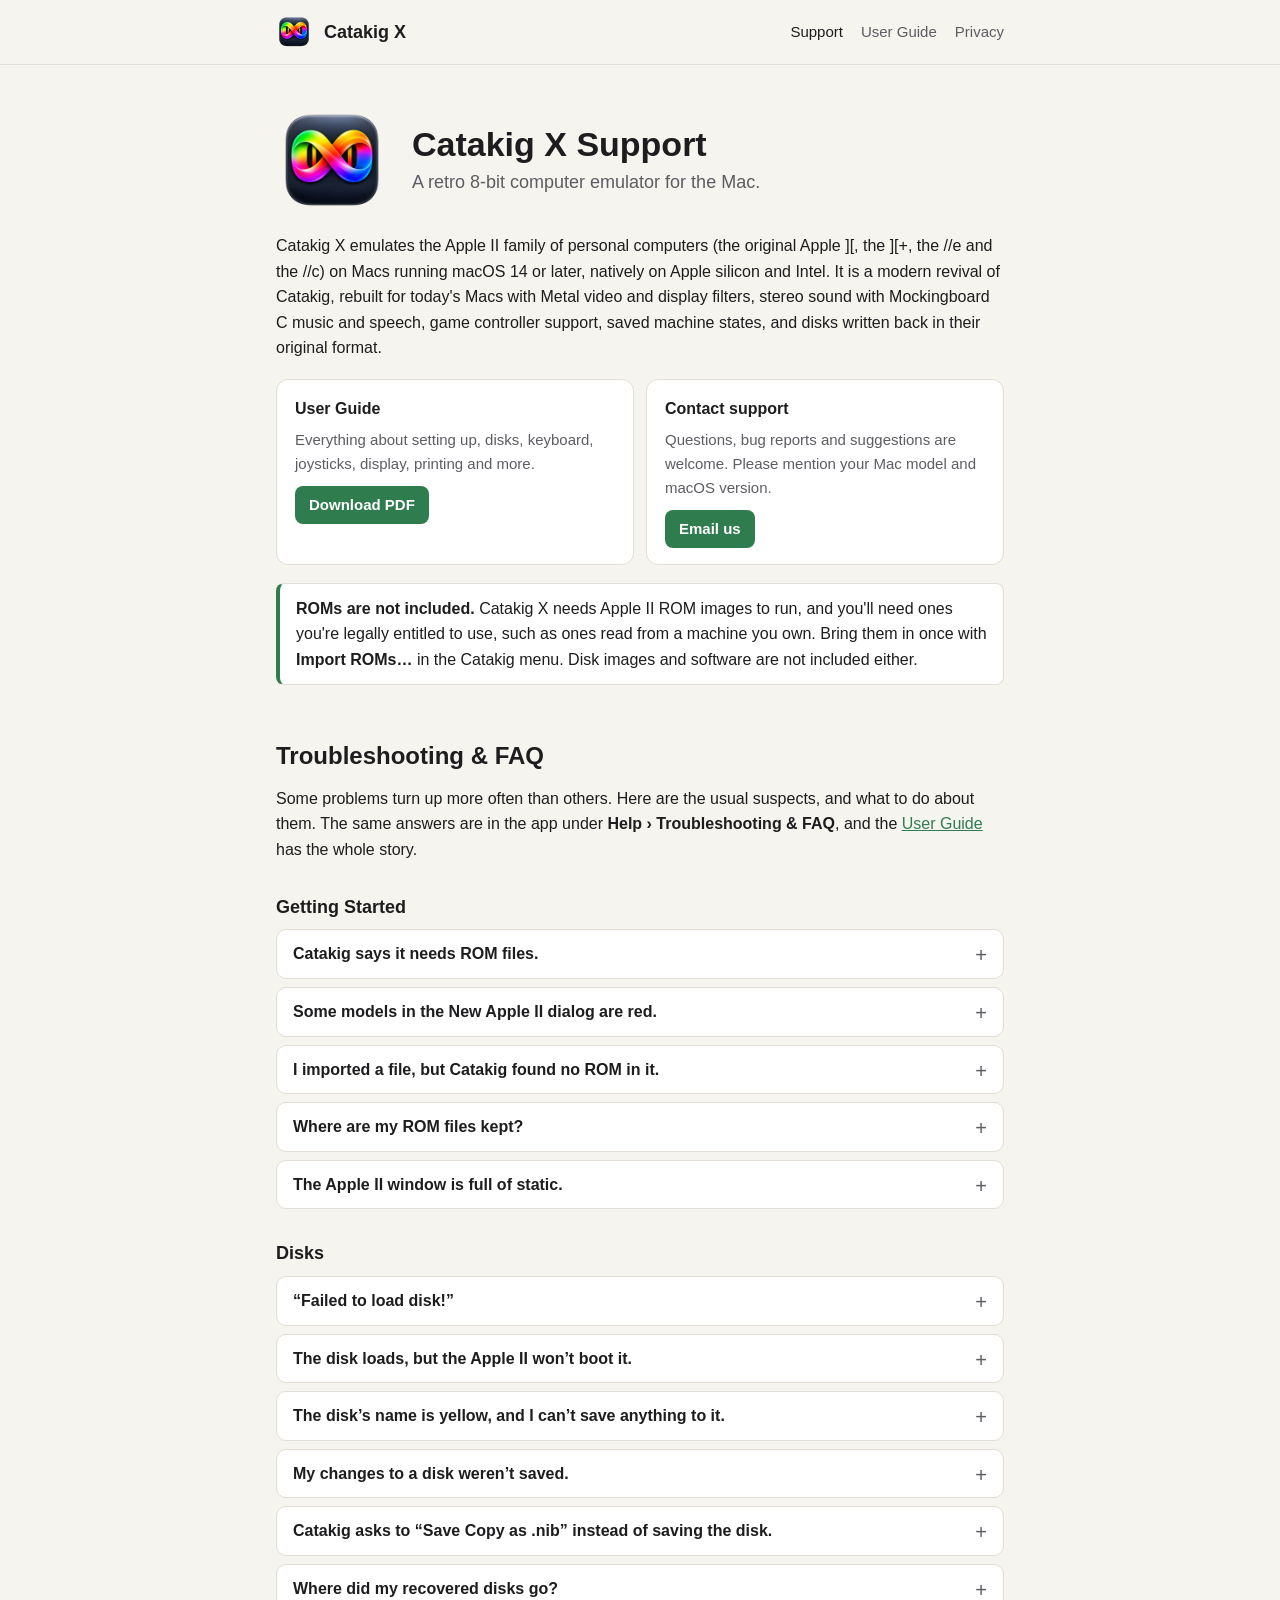
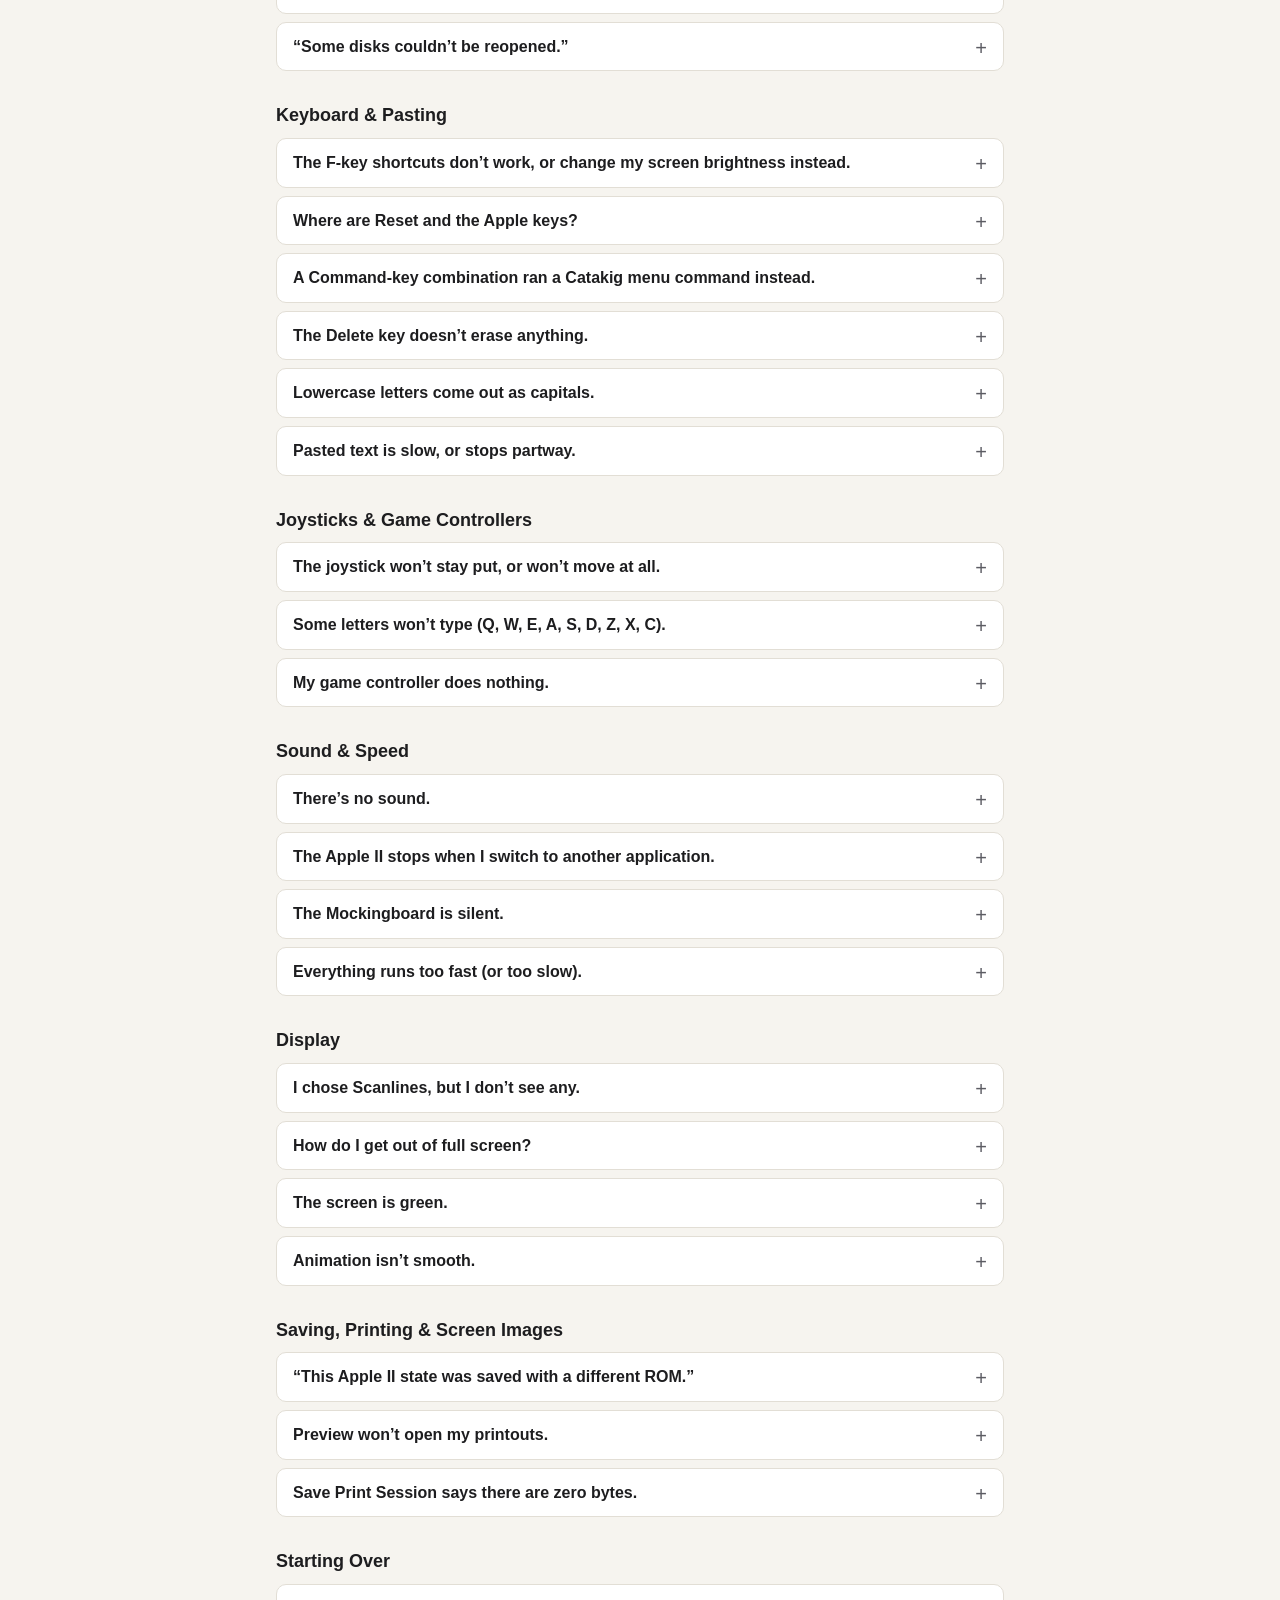
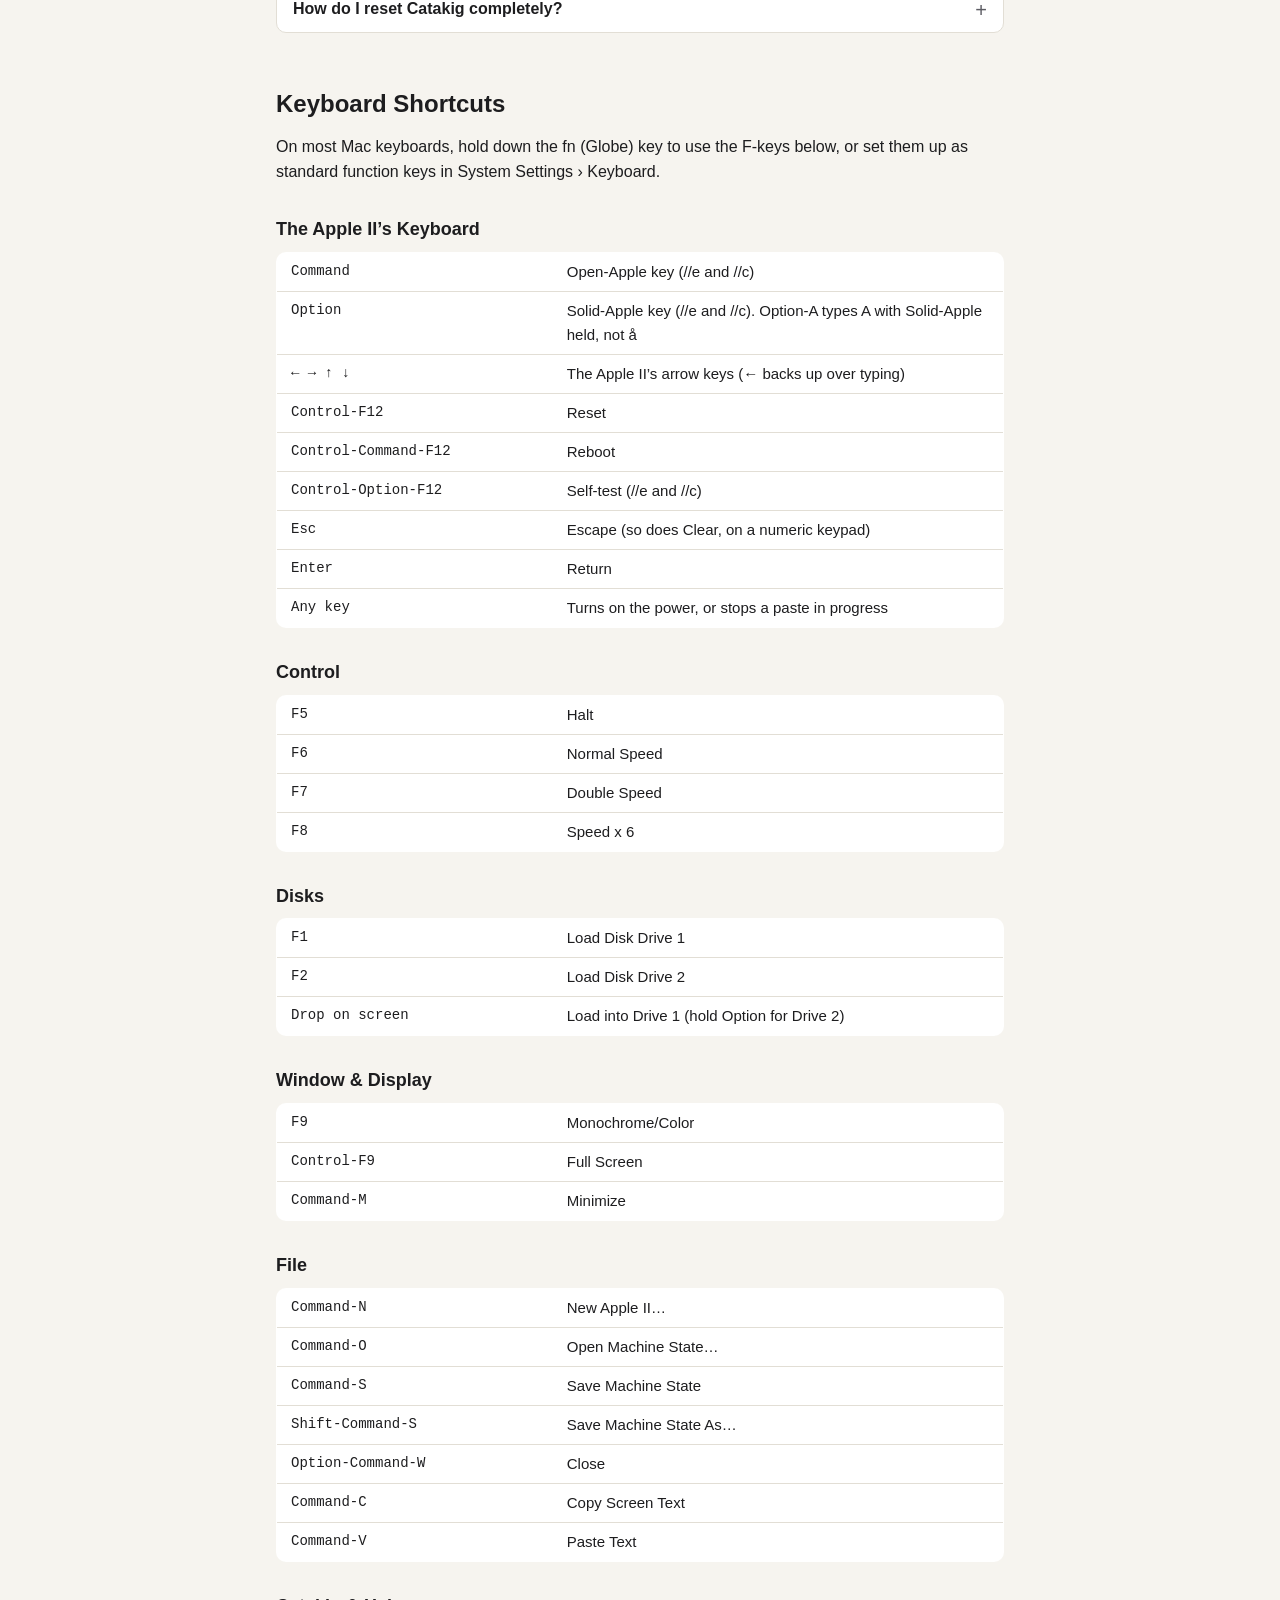
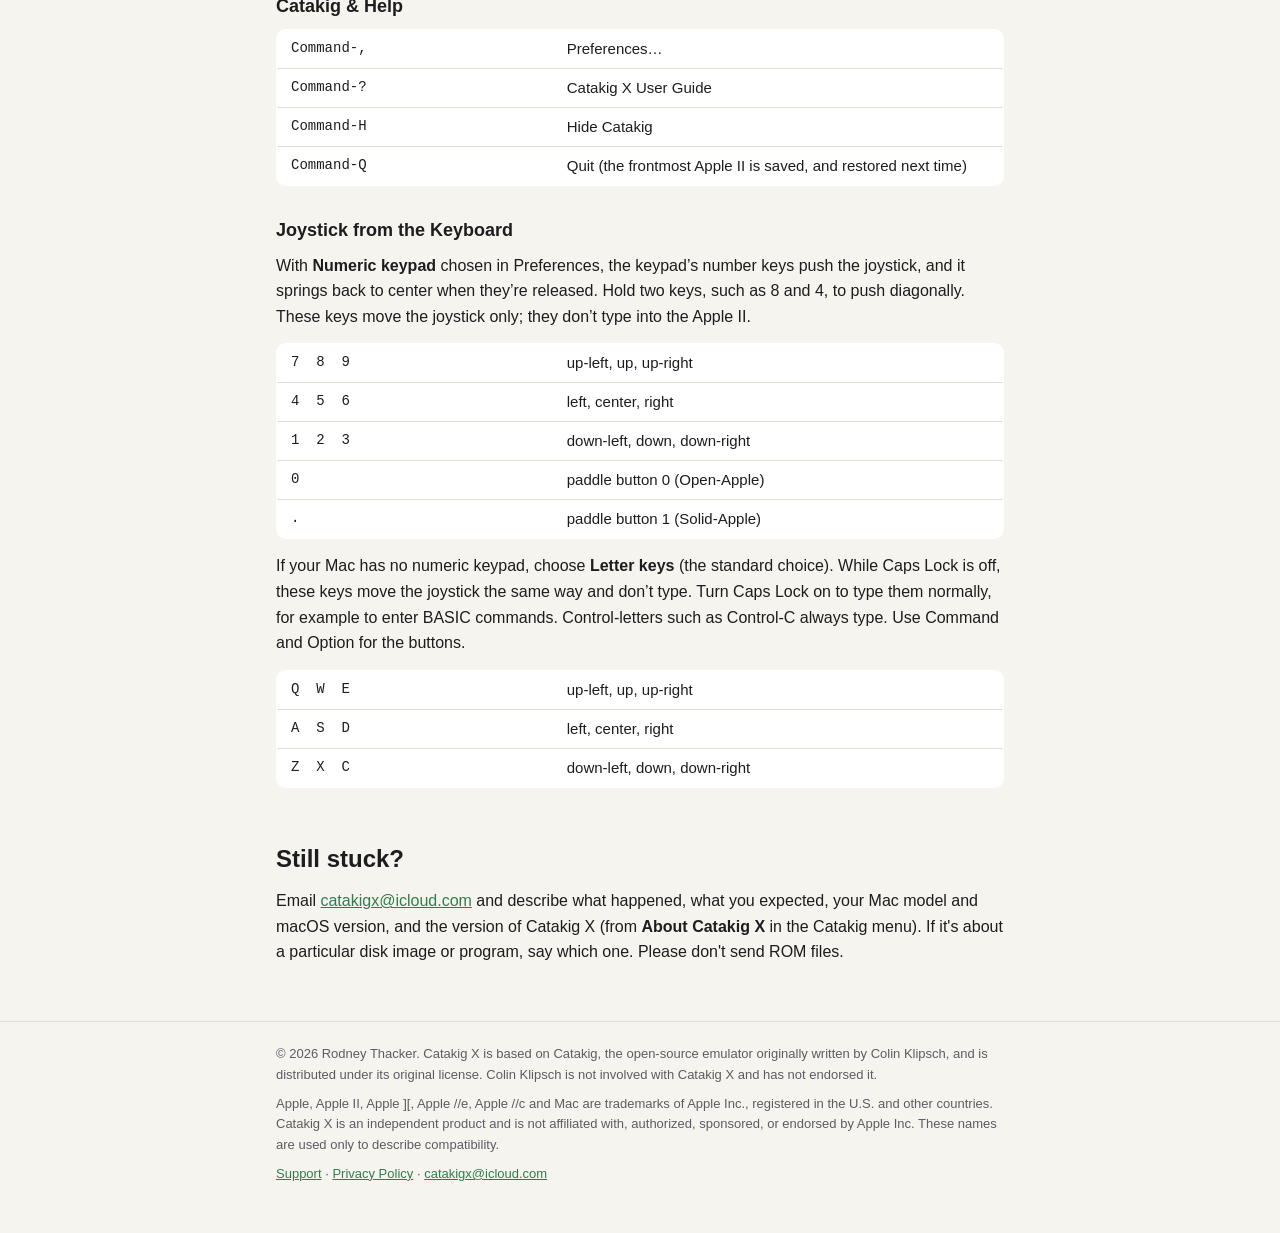
==== docs/index.html @ 09574ac8 "Add support contact email Co-Authored-By: Claude Opus 5.5 <noreply@anthropic.com> Claude-Session: ht" ====
<!doctype html>
<html lang="en">
<head>
<meta charset="utf-8">
<meta name="viewport" content="width=device-width, initial-scale=1">
<title>Catakig X Support</title>
<meta name="description" content="Support, FAQ and User Guide for Catakig X, a retro 8-bit computer emulator for the Mac.">
<link rel="icon" type="image/png" href="favicon.png">
<link rel="apple-touch-icon" href="icon.png">
<link rel="stylesheet" href="style.css">
</head>
<body>
<header class="site">
  <div class="wrap">
    <img src="icon.png" alt="" width="36" height="36">
    <a class="name" href="./">Catakig X</a>
    <nav>
      <a href="./" aria-current="page">Support</a>
      <a href="Catakig-X-User-Guide.pdf">User Guide</a>
      <a href="privacy.html">Privacy</a>
    </nav>
  </div>
</header>
<main class="wrap">
<section class="hero">
  <img src="icon.png" alt="Catakig X app icon" width="112" height="112">
  <div>
    <h1>Catakig X Support</h1>
    <p>A retro 8-bit computer emulator for the Mac.</p>
  </div>
</section>

<p>Catakig X emulates the Apple II family of personal computers (the original <span class="nw">Apple ][</span>, the <span class="nw">][+</span>, the <span class="nw">//e</span> and the <span class="nw">//c</span>) on Macs running macOS 14 or later, natively on Apple silicon and Intel. It is a modern revival of Catakig, rebuilt for today's Macs with Metal video and display filters, stereo sound with Mockingboard C music and speech, game controller support, saved machine states, and disks written back in their original format.</p>

<div class="cards">
  <div class="card">
    <h3>User Guide</h3>
    <p>Everything about setting up, disks, keyboard, joysticks, display, printing and more.</p>
    <a class="button" href="Catakig-X-User-Guide.pdf">Download PDF</a>
  </div>
  <div class="card">
    <h3>Contact support</h3>
    <p>Questions, bug reports and suggestions are welcome. Please mention your Mac model and macOS version.</p>
    <a class="button" href="mailto:catakigx@icloud.com?subject=Catakig%20X%20support">Email us</a>
  </div>
</div>

<div class="note">
  <p style="margin:0"><strong>ROMs are not included.</strong> Catakig X needs Apple II ROM images to run, and you'll need ones you're legally entitled to use, such as ones read from a machine you own. Bring them in once with <b>Import ROMs…</b> in the Catakig menu. Disk images and software are not included either.</p>
</div>

<h2 id="faq">Troubleshooting &amp; FAQ</h2>
<p>Some problems turn up more often than others. Here are the usual suspects, and what to do about them. The same answers are in the app under <b>Help › Troubleshooting &amp; FAQ</b>, and the <a href="Catakig-X-User-Guide.pdf">User Guide</a> has the whole story.</p>
<h3 class="faq-group" id="faq-getting-started">Getting Started</h3>
<div class="faq">
<details>
<summary>Catakig says it needs ROM files.</summary>
<div class="answer">
<p>It does. An Apple II won’t do anything at all without its ROM, and Catakig X
doesn’t include any Apple ROM, because it isn’t Catakig’s to give away. Choose
<b>Import ROMs…</b> from the Catakig menu, and pick the
ROM files you’ve made from an Apple II you own, or a folder holding them.
Catakig copies the ones it recognizes into its own ROMs folder and tells you
which models are now ready to run.</p>
</div>
</details>
<details>
<summary>Some models in the New Apple II dialog are red.</summary>
<div class="answer">
<p>Red means there’s no ROM yet for that model. Use the Import ROMs… button
right there in the dialog, then pick the model again. The ][, ][+, //e, and //c
each have ROM of their own; having one doesn’t give you the others.</p>
</div>
</details>
<details>
<summary>I imported a file, but Catakig found no ROM in it.</summary>
<div class="answer">
<p>Catakig recognizes the ROMs of the ][ and ][+ (12 KB), the enhanced //e
(16 KB), the //c models (16 or 32 KB), and the Disk II controller card (256
bytes). A segment can be anywhere in its file, but it has to start at a
multiple of 256 bytes. Files from other Apple II models, from a different //e
revision, or with a header stuck on the front won’t be recognized. When you
import a folder, only the files directly inside it are looked at, not the ones
in folders within it.</p>
</div>
</details>
<details>
<summary>Where are my ROM files kept?</summary>
<div class="answer">
<p>In a ROMs folder inside Catakig’s own sandbox folder.
<b>Show ROM Folder</b> in the Catakig menu opens it
in the Finder, if you want to see what’s there or remove something.</p>
</div>
</details>
<details>
<summary>The Apple II window is full of static.</summary>
<div class="answer">
<p>That’s the Apple II waiting for its power to be turned on. Press the space
bar, or any regular key, and it will start up.</p>
</div>
</details>
</div>
<h3 class="faq-group" id="faq-disks">Disks</h3>
<div class="faq">
<details>
<summary>“Failed to load disk!”</summary>
<div class="answer">
<p>Catakig didn’t recognize the file as a 5¼-inch disk image. It loads DSK, DO,
PO, NIB (and NYB), and 2IMG (2MG) files that hold 5¼-inch disks. Some things
that look like disk images but aren’t loadable yet:</p>
<p>• Compressed or archived disks, such as ZIP, GZ, SHK, BXY, or SDK files.
Expand them first, with the Finder or with a utility such as NuLib.<br>
• 3½-inch disks (800 KB), including Disk Copy 4.2 images, and hard-disk
images. Catakig recognizes these, but has no drive to put them in.<br>
• WOZ and other newer formats, which Catakig doesn’t read.</p>
</div>
</details>
<details>
<summary>The disk loads, but the Apple II won’t boot it.</summary>
<div class="answer">
<p>Disks boot only from Drive 1. Load the disk there, then choose
<b>Reboot</b> from the Control menu. Not every disk is bootable, either: plenty
of them are data disks, which need another disk to start up first. If a DSK file
boots on another emulator but not here, try renaming it to end in .po instead;
a DSK file can hold either sector ordering, and Catakig has to guess which.</p>
</div>
</details>
<details>
<summary>The disk’s name is yellow, and I can’t save anything to it.</summary>
<div class="answer">
<p>Yellow means write-protected, and green means writeable. Catakig decides
when the disk is loaded, from the file itself: a locked file (see the Finder’s
Get Info window), a file you don’t have permission to change, a file on a
read-only volume such as a mounted disk image, and a 2IMG file locked in its
header all load write-protected. Fix the file, then load the disk again;
changing it while it’s in the drive has no effect. If the same disk is loaded
in two drives, only one of them can write to it.</p>
</div>
</details>
<details>
<summary>My changes to a disk weren’t saved.</summary>
<div class="answer">
<p>Catakig writes a disk’s changes back into its file when the disk is
<i>unloaded</i>: when another disk replaces it, when you choose an Unload Drive
command, or when the Apple II is closed. Not before. The disks in the frontmost
Apple II stay in its drives when you quit, as part of the state Catakig saves
automatically, and are written back when they’re eventually unloaded.</p>
</div>
</details>
<details>
<summary>Catakig asks to “Save Copy as .nib” instead of saving the disk.</summary>
<div class="answer">
<p>The software wrote tracks that a DO, PO, or 2IMG file has no way of storing.
Copy-protected disks do this all the time, and so do some programs that format
disks their own way. Catakig won’t mangle the original file to make the changes
fit, so it offers a choice: save the whole disk, changes included, as a new NIB
file (which can hold anything a real disk can), or discard the changes, or
cancel and leave the disk in the drive. If you’ll be writing to a
copy-protected disk often, keep a NIB copy of it and use that.</p>
</div>
</details>
<details>
<summary>Where did my recovered disks go?</summary>
<div class="answer">
<p>When Catakig can’t ask about a disk like that (when you quit with several
Apple IIs open, for instance) it saves a NIB copy for you in its Recovered Disks
folder. <b>Show Recovered Disks</b> in the
Help menu opens it.</p>
</div>
</details>
<details>
<summary>“Some disks couldn’t be reopened.”</summary>
<div class="answer">
<p>A saved Apple II state remembers its disks by where they were, not by
copying them. If a disk image has been moved, renamed, or deleted since the
state was saved, or is on a drive that isn’t connected now, Catakig can’t get it
back, and leaves that drive empty. Load the disk again yourself. (Once you do,
the next saved state will remember the new location.)</p>
</div>
</details>
</div>
<h3 class="faq-group" id="faq-keyboard-and-pasting">Keyboard &amp; Pasting</h3>
<div class="faq">
<details>
<summary>The F-key shortcuts don’t work, or change my screen brightness instead.</summary>
<div class="answer">
<p>Many of Catakig’s commands are on function keys, as the
<a href="#shortcuts">Keyboard Shortcuts</a> list shows. On
most Mac keyboards, the top row controls brightness, volume, and so on unless
you hold down the <b>fn</b> (or Globe) key. Hold it while pressing the F-key, or
turn on “Use F1, F2, etc. keys as standard function keys” in System Settings
› Keyboard › Keyboard Shortcuts › Function Keys. If a key is also used by a
macOS shortcut (Mission Control likes F11 and F12), turn that shortcut off in
System Settings, or use the menu command instead.</p>
</div>
</details>
<details>
<summary>Where are Reset and the Apple keys?</summary>
<div class="answer">
<p>Reset is Control-F12, which is about as close to the real Control-Reset as a
Mac keyboard allows, and Reboot is Control-Command-F12. On the Mac, Command
stands in for the Open-Apple key and Option for the Solid-Apple key. (So, to
reboot a //e the old-fashioned way, hold Command and Control and press
F12, and to run its self-test, hold Option and Control and press F12.) While
Option is held, keys type their plain letters, so Option-A is Solid-Apple-A,
not “å”.</p>
</div>
</details>
<details>
<summary>A Command-key combination ran a Catakig menu command instead.</summary>
<div class="answer">
<p>Catakig’s own shortcuts come first. Command-C, for instance, is Copy Screen
Text, and Command-V is Paste Text. Programs that read Open-Apple with another
key will see the ones that Catakig isn’t using.</p>
</div>
</details>
<details>
<summary>The Delete key doesn’t erase anything.</summary>
<div class="answer">
<p>On an Apple II, the left arrow key is the one that backs up over what you
typed. The Mac’s Delete key sends the Apple’s DELETE character, which few
programs pay attention to, and which the ][ and ][+ didn’t have.</p>
</div>
</details>
<details>
<summary>Lowercase letters come out as capitals.</summary>
<div class="answer">
<p>That’s the Apple ][ and ][+ for you: they have no lowercase, so Catakig
types capitals instead. The //e and //c have lowercase, though plenty of
software expects you to type in capitals anyway. Check your Caps Lock key.</p>
</div>
</details>
<details>
<summary>Pasted text is slow, or stops partway.</summary>
<div class="answer">
<p>Paste Text types the text into the Apple II one keystroke at a time, at
whatever pace the running program reads them, so a long BASIC listing can take
a while. Any key you press stops the paste, and so does Reset. Choosing a
faster speed in the Control menu makes it go faster. Characters an Apple II
can’t type are left out, and curly quotes and dashes become plain ones.</p>
</div>
</details>
</div>
<h3 class="faq-group" id="faq-joysticks-and-game-controllers">Joysticks &amp; Game Controllers</h3>
<div class="faq">
<details>
<summary>The joystick won’t stay put, or won’t move at all.</summary>
<div class="answer">
<p>Choose how the joystick is controlled in Catakig’s Preferences window.
With <b>Mouse</b>, the pointer’s position on your screen is the stick’s
position. With <b>Numeric keypad</b>, the keypad’s 1–9 keys push the stick in
their directions (5 is center), keypad 0 and . are the two buttons, and the
stick springs back to center when you let go. If your Mac has no numeric
keypad, choose <b>Letter keys</b> (the standard choice), which uses
Q W E / A S D / Z X C the same way while Caps Lock is off. Joystick keys move
the stick only and don’t type into the Apple II. With <b>Game
controller</b>, the controller’s left stick drives it.</p>
</div>
</details>
<details>
<summary>Some letters won’t type (Q, W, E, A, S, D, Z, X, C).</summary>
<div class="answer">
<p>With <b>Letter keys</b> chosen in Preferences, those keys drive the
joystick while Caps Lock is off. Turn Caps Lock on to type them, or choose a
different joystick setting.</p>
</div>
</details>
<details>
<summary>My game controller does nothing.</summary>
<div class="answer">
<p>Make sure it’s connected to the Mac (by Bluetooth or USB) and shows up in
System Settings › Game Controllers, and that Game controller is chosen in
Catakig’s Preferences. The A (Cross) button is Open-Apple, or paddle button 0,
and B (Circle) is Solid-Apple, or paddle button 1.</p>
</div>
</details>
</div>
<h3 class="faq-group" id="faq-sound-and-speed">Sound &amp; Speed</h3>
<div class="faq">
<details>
<summary>There’s no sound.</summary>
<div class="answer">
<p>Check the Mac’s volume, and which device sound is going to (the Sound
section of System Settings, or Control Center). Only the frontmost Apple II
runs, and only while Catakig is the frontmost application; a halted Apple II,
or one in a window behind another, is silent. If you change sound devices while
Catakig is running and the sound doesn’t follow, quit Catakig and open it
again.</p>
</div>
</details>
<details>
<summary>The Apple II stops when I switch to another application.</summary>
<div class="answer">
<p>That’s on purpose. Emulation happens only in the frontmost Apple II, and only
while Catakig is in front, so that it doesn’t compete with whatever you’re doing
instead. It carries on from the same spot when you come back.</p>
</div>
</details>
<details>
<summary>The Mockingboard is silent.</summary>
<div class="answer">
<p>The Mockingboard is installed when an Apple II is created, so the
<b>Mockingboard in slot 2</b> checkbox in the New Apple II dialog needs to be
checked then. The //c has no slots, so it can’t have one. Most Mockingboard
software searches the slots and will find it in slot 2, but a few programs look
only in slot 4, where Catakig has a memory card, and those won’t find it. The
speech chip is an approximation: robotic, as it was on the real card, but not
exactly the same robot.</p>
</div>
</details>
<details>
<summary>Everything runs too fast (or too slow).</summary>
<div class="answer">
<p>The speed is in the Control menu: Normal Speed is the Apple II’s own 1 MHz.
The light at the lower right of the window shows the current speed. A pause sign
means the Apple II is halted, so choose Normal Speed (F6) to get it going
again.</p>
</div>
</details>
</div>
<h3 class="faq-group" id="faq-display">Display</h3>
<div class="faq">
<details>
<summary>I chose Scanlines, but I don’t see any.</summary>
<div class="answer">
<p>Scanlines need room. They appear only when the Apple II’s screen is at least
three times its original height; in a smaller window you get Sharp Pixels
instead. Make the window bigger, or go full screen.</p>
</div>
</details>
<details>
<summary>How do I get out of full screen?</summary>
<div class="answer">
<p>Choose Full Screen from the Window menu again, or press Control-F9.</p>
</div>
</details>
<details>
<summary>The screen is green.</summary>
<div class="answer">
<p>That’s the monochrome monitor. Monochrome/Color in the Window menu (F9)
switches it, and the monochrome hue is in the Preferences window, in case
you’d rather have amber.</p>
</div>
</details>
<details>
<summary>Animation isn’t smooth.</summary>
<div class="answer">
<p>Composite Color (NTSC), in View › Display, does the most work of the display
filters; try turning it off. Quitting busy applications in the background
helps too.</p>
</div>
</details>
</div>
<h3 class="faq-group" id="faq-saving-printing-and-screen-images">Saving, Printing &amp; Screen Images</h3>
<div class="faq">
<details>
<summary>“This Apple II state was saved with a different ROM.”</summary>
<div class="answer">
<p>The state was saved while a different ROM was installed than the one there
now. Catakig restores it anyway, with today’s ROM. Most software won’t notice,
but programs that depend on the exact ROM version might misbehave. If a state
needs ROM for a model you haven’t imported at all, it can’t be opened until you
import it.</p>
</div>
</details>
<details>
<summary>Preview won’t open my printouts.</summary>
<div class="answer">
<p>Epson printouts are PostScript files, and Preview stopped opening PostScript
in macOS 13. Convert them to PDF first, with a tool such as ps2pdf from the free
Ghostscript package. (Plain ASCII printouts are ordinary text files, and open
anywhere.)</p>
</div>
</details>
<details>
<summary>Save Print Session says there are zero bytes.</summary>
<div class="answer">
<p>Then nothing has been printed yet. Most Apple II software prints to slot 1,
which is where Catakig’s printer is; in BASIC, <code>PR#1</code> sends output to
it, and <code>PR#0</code> sends it back to the screen.</p>
</div>
</details>
</div>
<h3 class="faq-group" id="faq-starting-over">Starting Over</h3>
<div class="faq">
<details>
<summary>How do I reset Catakig completely?</summary>
<div class="answer">
<p>Everything Catakig keeps for itself (its preferences, imported ROM files,
automatically saved state, and recovered disks) lives in one folder:
Library/Containers/com.rodneythacker.CatakigX in your home folder. Quit Catakig and
delete that folder to start again from scratch. Your imported ROM files go with
it, so you’ll need to import them again. Your own disk images and saved states,
wherever you keep them, are not touched.</p>
</div>
</details>
</div>


<h2 id="shortcuts">Keyboard Shortcuts</h2>
<p>On most Mac keyboards, hold down the fn (Globe) key to use the F-keys below, or set them up as standard function keys in System Settings › Keyboard.</p>
<h3 class="faq-group">The Apple II’s Keyboard</h3>
<table class="keys">
<tr><td class="key">Command</td><td>Open-Apple key (//e and //c)</td></tr>
<tr><td class="key">Option</td><td>Solid-Apple key (//e and //c). Option-A types A with Solid-Apple held, not å</td></tr>
<tr><td class="key">← → ↑ ↓</td><td>The Apple II’s arrow keys (← backs up over typing)</td></tr>
<tr><td class="key">Control-F12</td><td>Reset</td></tr>
<tr><td class="key">Control-Command-F12</td><td>Reboot</td></tr>
<tr><td class="key">Control-Option-F12</td><td>Self-test (//e and //c)</td></tr>
<tr><td class="key">Esc</td><td>Escape (so does Clear, on a numeric keypad)</td></tr>
<tr><td class="key">Enter</td><td>Return</td></tr>
<tr><td class="key">Any key</td><td>Turns on the power, or stops a paste in progress</td></tr>
</table>

<h3 class="faq-group">Control</h3>
<table class="keys">
<tr><td class="key">F5</td><td>Halt</td></tr>
<tr><td class="key">F6</td><td>Normal Speed</td></tr>
<tr><td class="key">F7</td><td>Double Speed</td></tr>
<tr><td class="key">F8</td><td>Speed x 6</td></tr>
</table>

<h3 class="faq-group">Disks</h3>
<table class="keys">
<tr><td class="key">F1</td><td>Load Disk Drive 1</td></tr>
<tr><td class="key">F2</td><td>Load Disk Drive 2</td></tr>
<tr><td class="key">Drop on screen</td><td>Load into Drive 1 (hold Option for Drive 2)</td></tr>
</table>

<h3 class="faq-group">Window &amp; Display</h3>
<table class="keys">
<tr><td class="key">F9</td><td>Monochrome/Color</td></tr>
<tr><td class="key">Control-F9</td><td>Full Screen</td></tr>
<tr><td class="key">Command-M</td><td>Minimize</td></tr>
</table>

<h3 class="faq-group">File</h3>
<table class="keys">
<tr><td class="key">Command-N</td><td>New Apple II…</td></tr>
<tr><td class="key">Command-O</td><td>Open Machine State…</td></tr>
<tr><td class="key">Command-S</td><td>Save Machine State</td></tr>
<tr><td class="key">Shift-Command-S</td><td>Save Machine State As…</td></tr>
<tr><td class="key">Option-Command-W</td><td>Close</td></tr>
<tr><td class="key">Command-C</td><td>Copy Screen Text</td></tr>
<tr><td class="key">Command-V</td><td>Paste Text</td></tr>
</table>

<h3 class="faq-group">Catakig &amp; Help</h3>
<table class="keys">
<tr><td class="key">Command-,</td><td>Preferences…</td></tr>
<tr><td class="key">Command-?</td><td>Catakig X User Guide</td></tr>
<tr><td class="key">Command-H</td><td>Hide Catakig</td></tr>
<tr><td class="key">Command-Q</td><td>Quit (the frontmost Apple II is saved, and restored next time)</td></tr>
</table>

<h3 class="faq-group">Joystick from the Keyboard</h3>
<p>With <b>Numeric keypad</b> chosen in Preferences, the keypad’s number keys
push the joystick, and it springs back to center when they’re released. Hold
two keys, such as 8 and 4, to push diagonally. These keys move the joystick
only; they don’t type into the Apple II.</p>
<table class="keys">
<tr><td class="key">7  8  9</td><td>up-left, up, up-right</td></tr>
<tr><td class="key">4  5  6</td><td>left, center, right</td></tr>
<tr><td class="key">1  2  3</td><td>down-left, down, down-right</td></tr>
<tr><td class="key">0</td><td>paddle button 0 (Open-Apple)</td></tr>
<tr><td class="key">.</td><td>paddle button 1 (Solid-Apple)</td></tr>
</table>
<p>If your Mac has no numeric keypad, choose <b>Letter keys</b> (the
standard choice). While Caps Lock is off, these keys move the joystick the same
way and don’t type. Turn Caps Lock on to type them normally, for example to
enter BASIC commands. Control-letters such as Control-C always type. Use Command
and Option for the buttons.</p>
<table class="keys">
<tr><td class="key">Q  W  E</td><td>up-left, up, up-right</td></tr>
<tr><td class="key">A  S  D</td><td>left, center, right</td></tr>
<tr><td class="key">Z  X  C</td><td>down-left, down, down-right</td></tr>
</table>




<h2 id="contact">Still stuck?</h2>
<p>Email <a href="mailto:catakigx@icloud.com?subject=Catakig%20X%20support">catakigx@icloud.com</a> and describe what happened, what you expected, your Mac model and macOS version, and the version of Catakig X (from <b>About Catakig X</b> in the Catakig menu). If it's about a particular disk image or program, say which one. Please don't send ROM files.</p>
</main>
<footer class="site">
  <div class="wrap">
    <p>© 2026 Rodney Thacker. Catakig X is based on Catakig, the open-source emulator originally written by Colin Klipsch, and is distributed under its original license. Colin Klipsch is not involved with Catakig X and has not endorsed it.</p>
    <p>Apple, Apple II, Apple ][, Apple //e, Apple //c and Mac are trademarks of Apple Inc., registered in the U.S. and other countries. Catakig X is an independent product and is not affiliated with, authorized, sponsored, or endorsed by Apple Inc. These names are used only to describe compatibility.</p>
    <p><a href="./">Support</a> · <a href="privacy.html">Privacy Policy</a> · <a href="mailto:catakigx@icloud.com">catakigx@icloud.com</a></p>
  </div>
</footer>
</body>
</html>
---- docs/style.css ----
:root {
  --bg: #f6f4ef;
  --surface: #ffffff;
  --text: #1d1d1f;
  --muted: #5c5c63;
  --line: #e2ded5;
  --accent: #2f7d4f;
  --accent-ink: #ffffff;
  --code-bg: #efece5;
  color-scheme: light dark;
}
@media (prefers-color-scheme: dark) {
  :root {
    --bg: #141416;
    --surface: #1d1d20;
    --text: #ececef;
    --muted: #a1a1aa;
    --line: #313136;
    --accent: #5fd08a;
    --accent-ink: #0d1a12;
    --code-bg: #26262b;
  }
}
* { box-sizing: border-box; }
html { -webkit-text-size-adjust: 100%; }
body {
  margin: 0;
  background: var(--bg);
  color: var(--text);
  font: 16px/1.6 -apple-system, BlinkMacSystemFont, "Helvetica Neue", Helvetica, Arial, sans-serif;
}
a { color: var(--accent); }
.wrap { max-width: 760px; margin: 0 auto; padding: 0 16px; }

header.site { border-bottom: 1px solid var(--line); }
header.site .wrap { display: flex; align-items: center; gap: 12px; padding-top: 14px; padding-bottom: 14px; }
header.site img { width: 36px; height: 36px; }
header.site .name { font-weight: 700; font-size: 18px; color: var(--text); text-decoration: none; }
header.site nav { margin-left: auto; display: flex; gap: 18px; font-size: 15px; }
header.site nav a { color: var(--muted); text-decoration: none; }
header.site nav a:hover, header.site nav a[aria-current] { color: var(--text); }

.hero { display: flex; gap: 24px; align-items: center; padding: 40px 0 16px; }
.hero img { width: 112px; height: 112px; flex: none; }
.hero h1 { margin: 0 0 4px; font-size: 34px; line-height: 1.15; }
.hero p { margin: 0; color: var(--muted); font-size: 18px; }

h2 { font-size: 24px; margin: 44px 0 10px; padding-top: 8px; }
h3 { font-size: 18px; margin: 28px 0 8px; }
p, ul { margin: 0 0 14px; }
code { font-family: ui-monospace, Menlo, monospace; font-size: 0.9em; background: var(--code-bg); padding: 1px 5px; border-radius: 4px; }

.cards { display: grid; grid-template-columns: repeat(auto-fit, minmax(220px, 1fr)); gap: 12px; margin: 18px 0; }
.card { background: var(--surface); border: 1px solid var(--line); border-radius: 12px; padding: 16px 18px; }
.card h3 { margin: 0 0 6px; font-size: 16px; }
.card p { margin: 0 0 10px; font-size: 15px; color: var(--muted); }
.button { display: inline-block; background: var(--accent); color: var(--accent-ink); text-decoration: none; font-weight: 600; font-size: 15px; padding: 7px 14px; border-radius: 8px; }

.note { background: var(--surface); border: 1px solid var(--line); border-left: 4px solid var(--accent); border-radius: 8px; padding: 12px 16px; margin: 16px 0; }

.faq-group { margin-top: 30px; }
.faq details { background: var(--surface); border: 1px solid var(--line); border-radius: 10px; margin: 8px 0; }
.faq summary { cursor: pointer; padding: 11px 16px; font-weight: 600; list-style: none; position: relative; padding-right: 40px; }
.faq summary::-webkit-details-marker { display: none; }
.faq summary::after { content: "+"; position: absolute; right: 16px; top: 9px; color: var(--muted); font-size: 20px; font-weight: 400; }
.faq details[open] summary::after { content: "\2212"; }
.faq .answer { padding: 0 16px 4px; }
.faq .answer p { font-size: 15px; }

table.keys { width: 100%; border-collapse: collapse; margin: 6px 0 14px; font-size: 15px; background: var(--surface); border: 1px solid var(--line); border-radius: 10px; overflow: hidden; }
table.keys td { padding: 7px 14px; border-top: 1px solid var(--line); vertical-align: top; }
table.keys tr:first-child td { border-top: 0; }
table.keys td.key { white-space: pre; font-family: ui-monospace, Menlo, monospace; font-size: 14px; width: 38%; }

footer.site { border-top: 1px solid var(--line); margin-top: 56px; padding: 22px 0 40px; color: var(--muted); font-size: 13px; }
footer.site p { margin: 0 0 8px; }

@media (max-width: 560px) {
  .hero { flex-direction: column; align-items: flex-start; gap: 14px; padding-top: 28px; }
  .hero img { width: 88px; height: 88px; }
  .hero h1 { font-size: 28px; }
  header.site nav { gap: 12px; font-size: 14px; }
  table.keys td.key { white-space: normal; width: 42%; }
}
.nw { white-space: nowrap; }
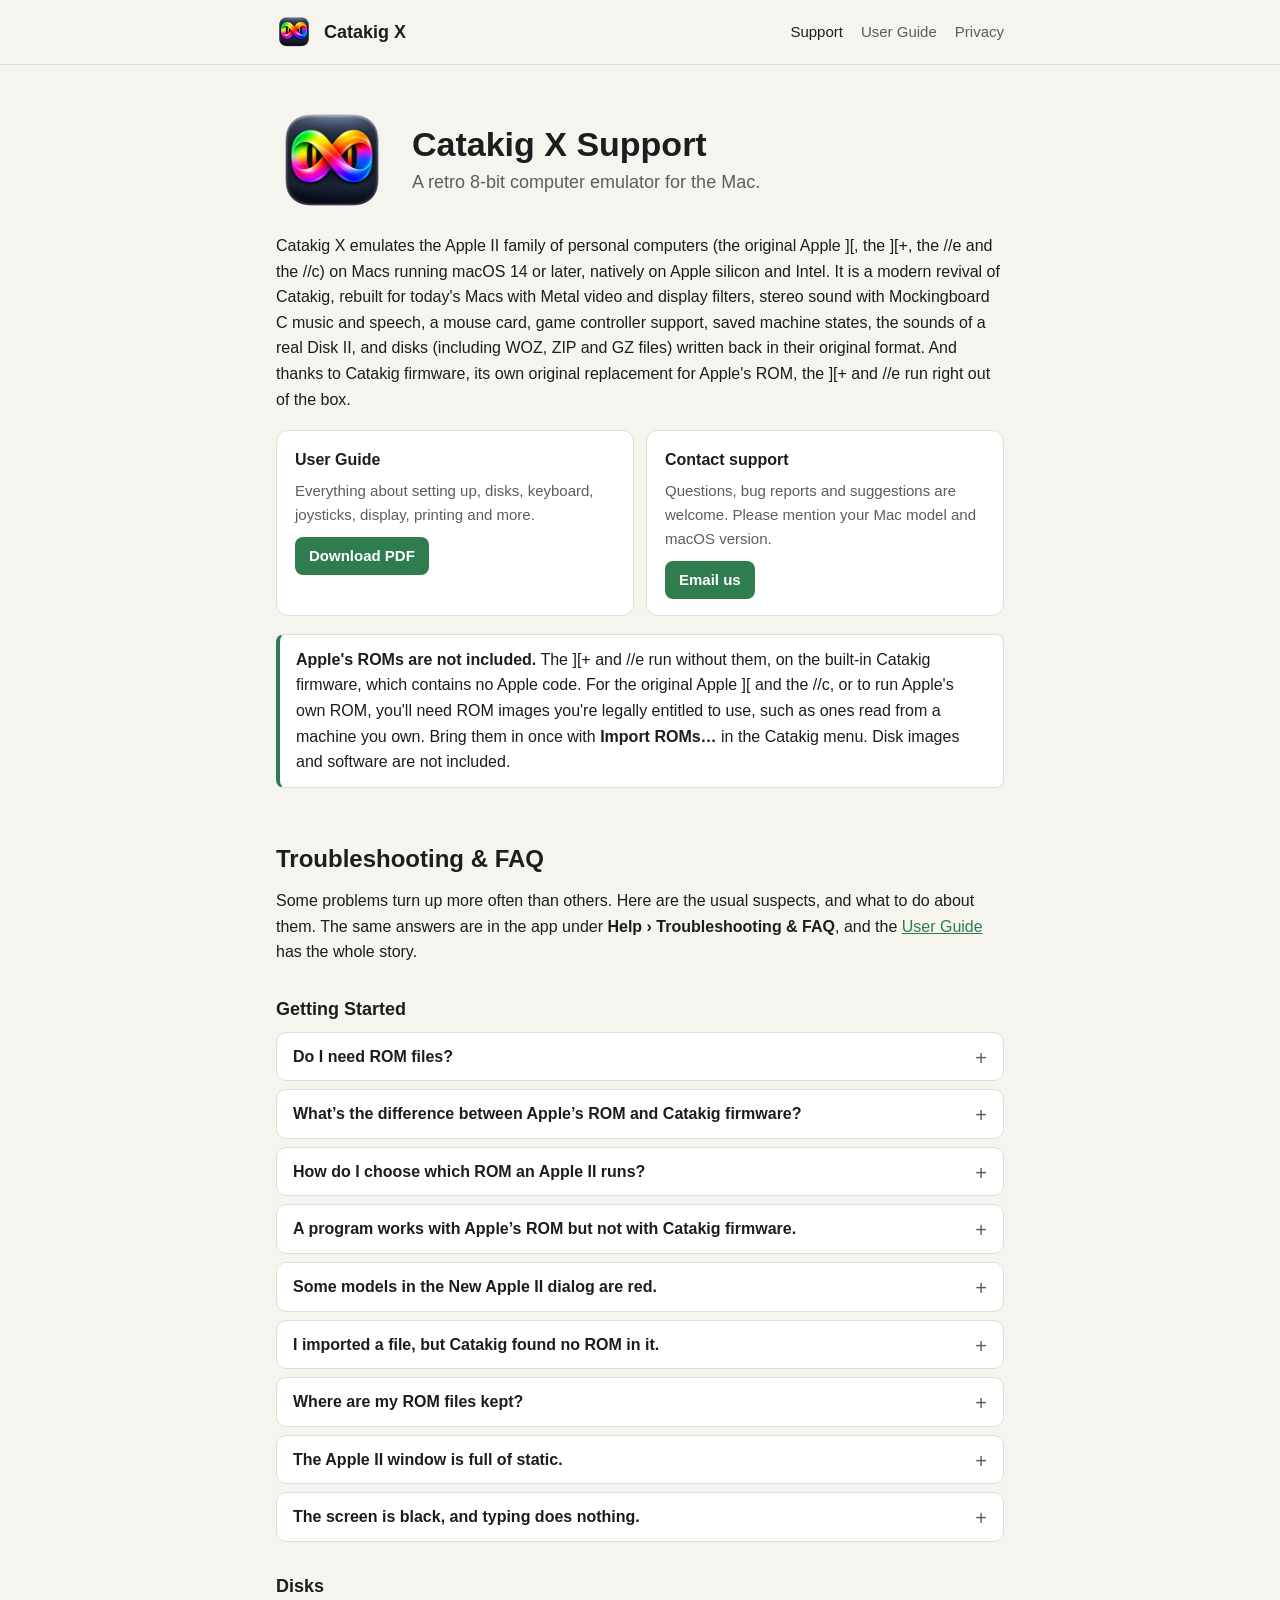
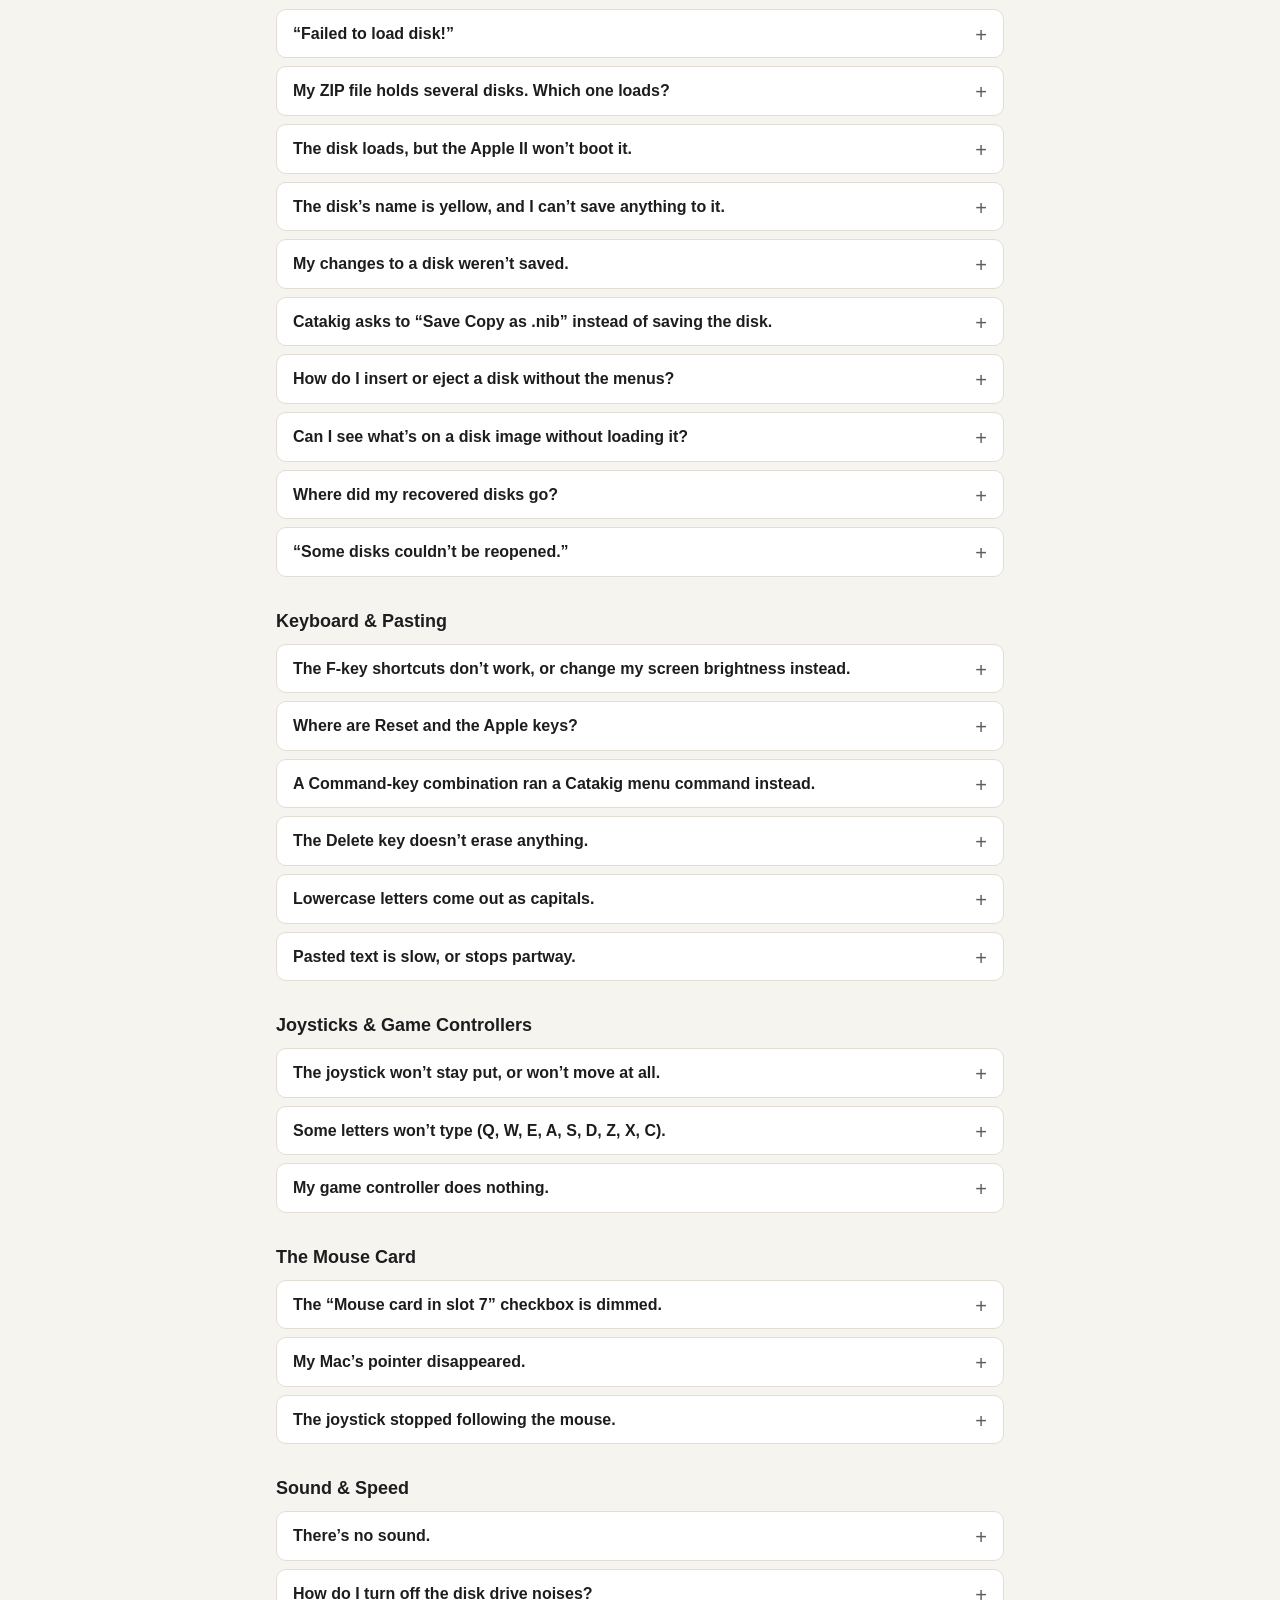
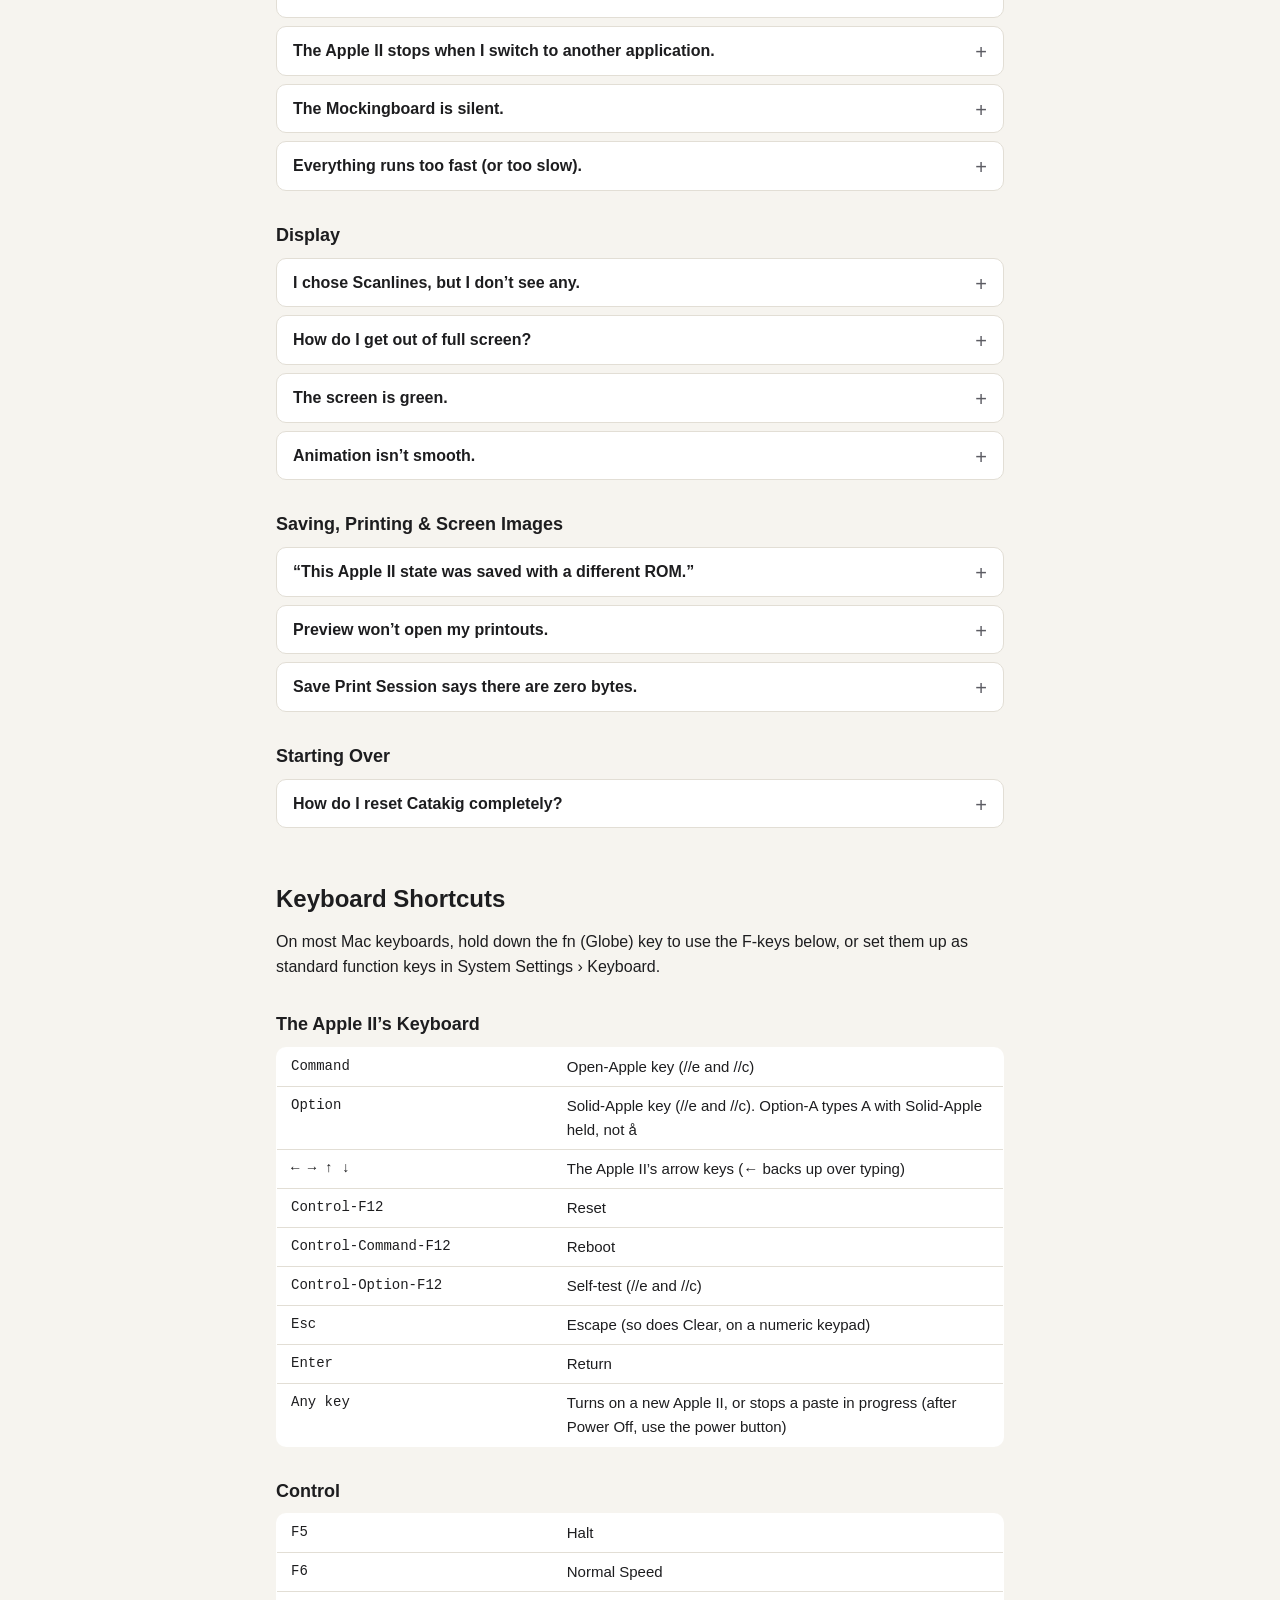
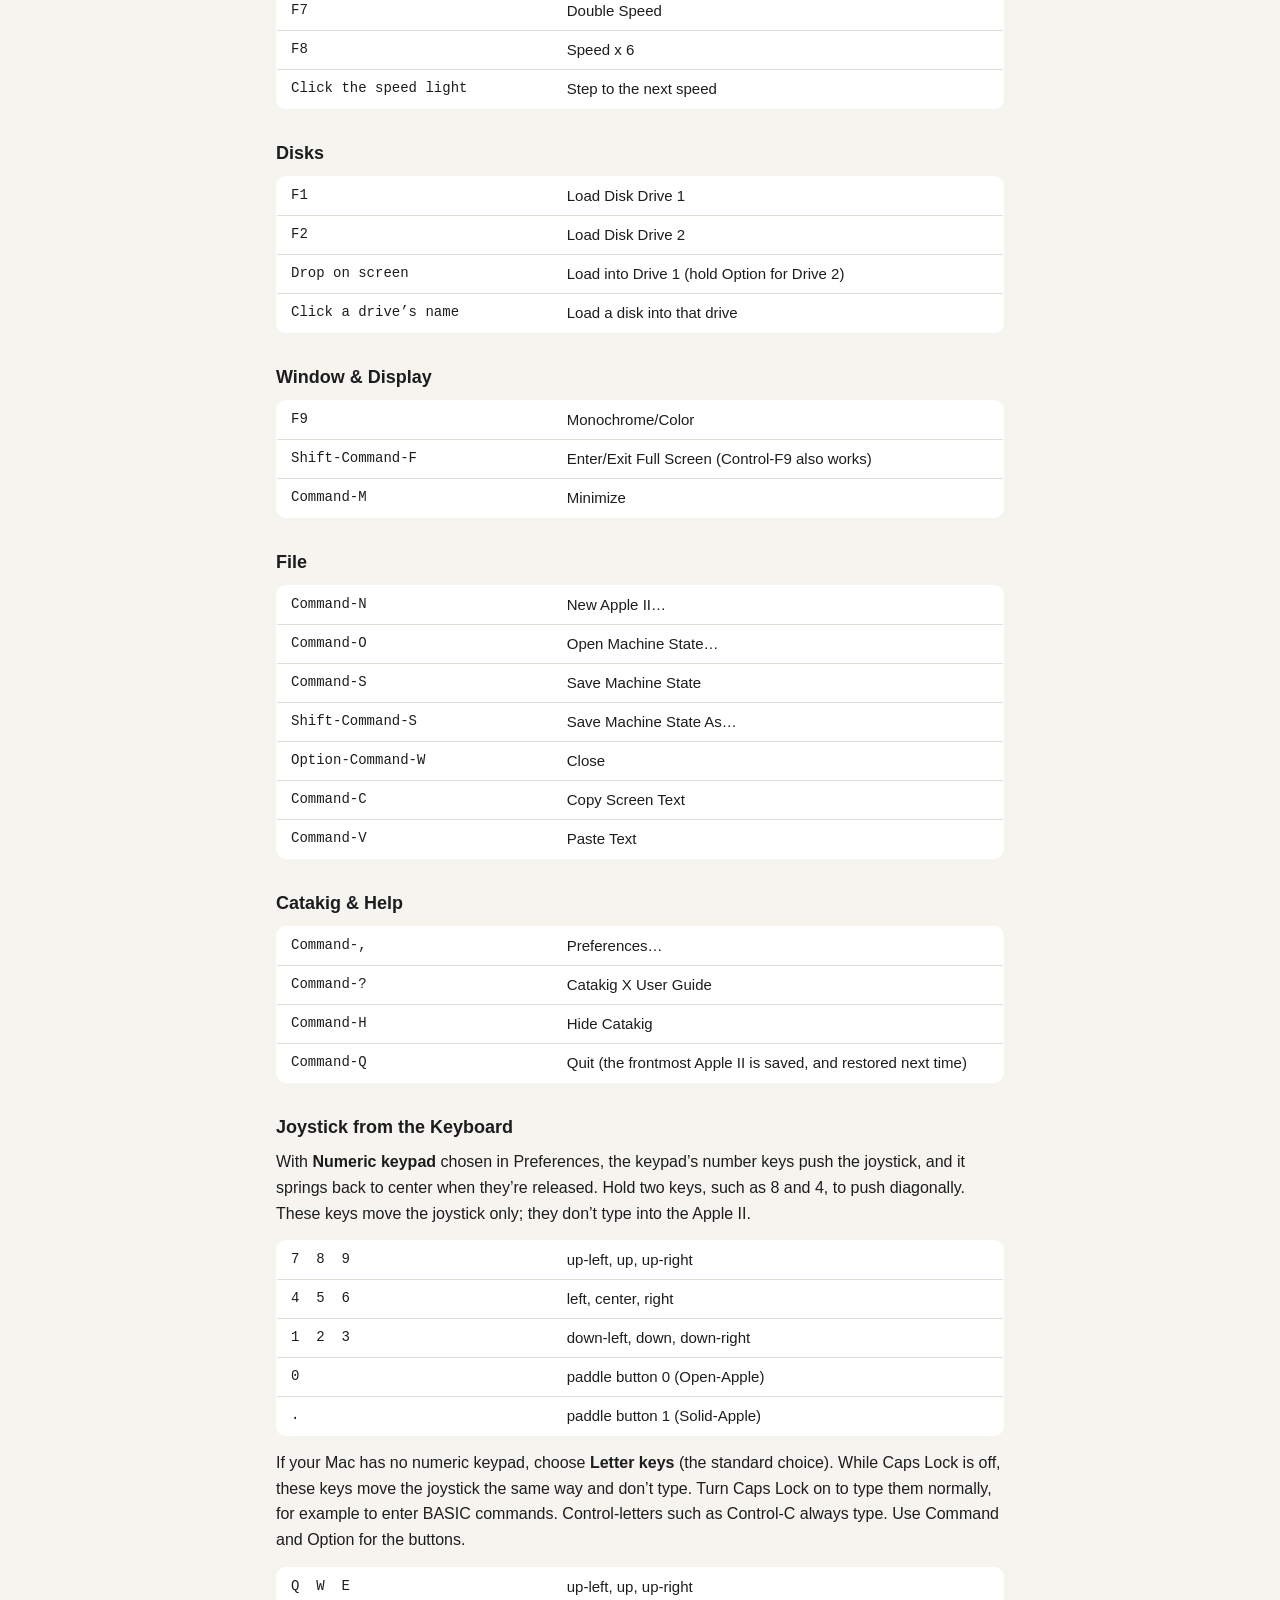
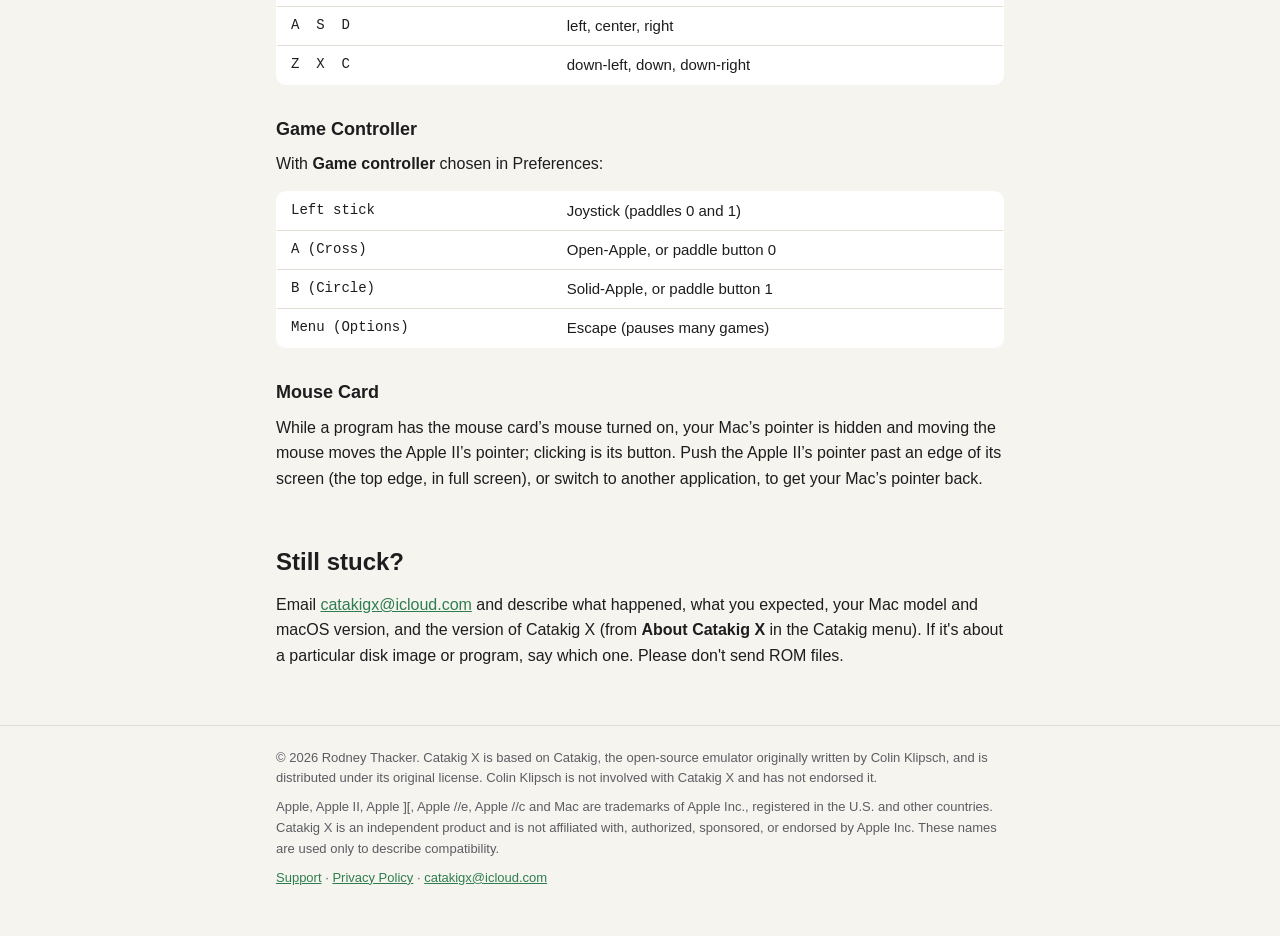
==== commit 81e3c0e4: "Support site: Catakig firmware, mouse card, new disk formats and other 3.0 changes FAQ and Keyboard " ====
--- a/docs/index.html
+++ b/docs/index.html
@@ -30,7 +30,7 @@
   </div>
 </section>
 
-<p>Catakig X emulates the Apple II family of personal computers (the original <span class="nw">Apple ][</span>, the <span class="nw">][+</span>, the <span class="nw">//e</span> and the <span class="nw">//c</span>) on Macs running macOS 14 or later, natively on Apple silicon and Intel. It is a modern revival of Catakig, rebuilt for today's Macs with Metal video and display filters, stereo sound with Mockingboard C music and speech, game controller support, saved machine states, and disks written back in their original format.</p>
+<p>Catakig X emulates the Apple II family of personal computers (the original <span class="nw">Apple ][</span>, the <span class="nw">][+</span>, the <span class="nw">//e</span> and the <span class="nw">//c</span>) on Macs running macOS 14 or later, natively on Apple silicon and Intel. It is a modern revival of Catakig, rebuilt for today's Macs with Metal video and display filters, stereo sound with Mockingboard C music and speech, a mouse card, game controller support, saved machine states, the sounds of a real Disk II, and disks (including WOZ, ZIP and GZ files) written back in their original format. And thanks to Catakig firmware, its own original replacement for Apple's ROM, the <span class="nw">][+</span> and <span class="nw">//e</span> run right out of the box.</p>
 
 <div class="cards">
   <div class="card">
@@ -46,30 +46,69 @@
 </div>
 
 <div class="note">
-  <p style="margin:0"><strong>ROMs are not included.</strong> Catakig X needs Apple II ROM images to run, and you'll need ones you're legally entitled to use, such as ones read from a machine you own. Bring them in once with <b>Import ROMs…</b> in the Catakig menu. Disk images and software are not included either.</p>
+  <p style="margin:0"><strong>Apple's ROMs are not included.</strong> The <span class="nw">][+</span> and <span class="nw">//e</span> run without them, on the built-in Catakig firmware, which contains no Apple code. For the original <span class="nw">Apple ][</span> and the <span class="nw">//c</span>, or to run Apple's own ROM, you'll need ROM images you're legally entitled to use, such as ones read from a machine you own. Bring them in once with <b>Import ROMs…</b> in the Catakig menu. Disk images and software are not included.</p>
 </div>
 
 <h2 id="faq">Troubleshooting &amp; FAQ</h2>
 <p>Some problems turn up more often than others. Here are the usual suspects, and what to do about them. The same answers are in the app under <b>Help › Troubleshooting &amp; FAQ</b>, and the <a href="Catakig-X-User-Guide.pdf">User Guide</a> has the whole story.</p>
+<!-- FAQ:BEGIN -->
 <h3 class="faq-group" id="faq-getting-started">Getting Started</h3>
 <div class="faq">
 <details>
-<summary>Catakig says it needs ROM files.</summary>
-<div class="answer">
-<p>It does. An Apple II won’t do anything at all without its ROM, and Catakig X
-doesn’t include any Apple ROM, because it isn’t Catakig’s to give away. Choose
-<b>Import ROMs…</b> from the Catakig menu, and pick the
-ROM files you’ve made from an Apple II you own, or a folder holding them.
-Catakig copies the ones it recognizes into its own ROMs folder and tells you
-which models are now ready to run.</p>
+<summary>Do I need ROM files?</summary>
+<div class="answer">
+<p>Not for the ][+ and //e. An Apple II won’t do anything at all without its
+ROM, and Catakig X doesn’t include any Apple ROM, because it isn’t Catakig’s to
+give away. Instead, it comes with <b>Catakig firmware</b>, its own replacement
+for Apple’s ROM, written from scratch, so a ][+ or //e is ready to run as soon
+as Catakig is installed.</p>
+<p>The original ][ and the //c need Apple’s ROM, and so does running a ][+ or
+//e on Apple’s own ROM. Choose <b>Import ROMs…</b>
+from the Catakig menu, and pick the ROM files you’ve made from an Apple II you
+own, or a folder holding them. Catakig copies the ones it recognizes into its
+own ROMs folder and tells you which models are now ready to run.</p>
+</div>
+</details>
+<details>
+<summary>What’s the difference between Apple’s ROM and Catakig firmware?</summary>
+<div class="answer">
+<p>Apple’s ROM is the real thing, so it runs everything the real machine ran.
+Catakig firmware is new code that does the same jobs: it starts the machine,
+boots disks, runs the Monitor, and has its own BASIC that works like
+Applesoft. Most software can’t tell the difference, but a program that jumps
+into the middle of Apple’s ROM, rather than using its documented entry points,
+may misbehave. There is firmware for the ][+ and the enhanced //e, and for the
+Disk II card, but not for the original ][ or the //c, which need Apple’s ROM.</p>
+</div>
+</details>
+<details>
+<summary>How do I choose which ROM an Apple II runs?</summary>
+<div class="answer">
+<p>With the <b>ROM</b> pop-up in the New Apple II dialog. Apple’s ROM is chosen
+whenever you’ve imported it; pick Catakig firmware there to use that instead.
+Until you import Apple’s ROM, the pop-up is dimmed and the ][+ and //e run on
+Catakig firmware. Once the Apple II is made, hold the pointer
+over the model emblem at the lower right of its window to see which one it
+runs. The choice is saved with the Apple II’s state.</p>
+</div>
+</details>
+<details>
+<summary>A program works with Apple’s ROM but not with Catakig firmware.</summary>
+<div class="answer">
+<p>Some programs, copy-protected games in particular, depend on details of
+Apple’s ROM that Catakig firmware doesn’t copy. If you have Apple’s ROM for that
+model, make a new Apple II with Apple’s ROM chosen in the ROM pop-up, and run the
+program there. (Changing the choice for an Apple II that already exists isn’t
+possible.)</p>
 </div>
 </details>
 <details>
 <summary>Some models in the New Apple II dialog are red.</summary>
 <div class="answer">
-<p>Red means there’s no ROM yet for that model. Use the Import ROMs… button
-right there in the dialog, then pick the model again. The ][, ][+, //e, and //c
-each have ROM of their own; having one doesn’t give you the others.</p>
+<p>Red means there’s no ROM yet for that model. The ][ and //c run only on
+Apple’s ROM, so they stay red until you import it. Use the Import ROMs… button
+right there in the dialog, then pick the model again. Each model has ROM of its
+own; having one doesn’t give you the others.</p>
 </div>
 </details>
 <details>
@@ -77,7 +116,8 @@
 <div class="answer">
 <p>Catakig recognizes the ROMs of the ][ and ][+ (12 KB), the enhanced //e
 (16 KB), the //c models (16 or 32 KB), and the Disk II controller card (256
-bytes). A segment can be anywhere in its file, but it has to start at a
+bytes), as well as Catakig firmware files (their names start with
+“catakig-”; an imported one takes the place of the built-in one). A segment can be anywhere in its file, but it has to start at a
 multiple of 256 bytes. Files from other Apple II models, from a different //e
 revision, or with a header stuck on the front won’t be recognized. When you
 import a folder, only the files directly inside it are looked at, not the ones
@@ -95,8 +135,19 @@
 <details>
 <summary>The Apple II window is full of static.</summary>
 <div class="answer">
-<p>That’s the Apple II waiting for its power to be turned on. Press the space
-bar, or any regular key, and it will start up.</p>
+<p>That’s a new Apple II waiting for its power to be turned on. Press the space
+bar, or any regular key, and it will start up. The power button at the lower
+left of the window does it too.</p>
+</div>
+</details>
+<details>
+<summary>The screen is black, and typing does nothing.</summary>
+<div class="answer">
+<p>The power is switched off. Click the power button at the lower left of the
+window (it’s green while the power is on), or choose <b>Power On</b> from the
+Control menu. Switching on again is a cold start, as on a real Apple II: memory
+is cleared and the disk in Drive 1 boots. Reset and Reboot are dimmed while the
+power is off.</p>
 </div>
 </details>
 </div>
@@ -106,20 +157,31 @@
 <summary>“Failed to load disk!”</summary>
 <div class="answer">
 <p>Catakig didn’t recognize the file as a 5¼-inch disk image. It loads DSK, DO,
-PO, NIB (and NYB), and 2IMG (2MG) files that hold 5¼-inch disks. Some things
-that look like disk images but aren’t loadable yet:</p>
-<p>• Compressed or archived disks, such as ZIP, GZ, SHK, BXY, or SDK files.
-Expand them first, with the Finder or with a utility such as NuLib.<br>
+PO, NIB (and NYB), 2IMG (2MG), and WOZ files that hold 5¼-inch disks, and any of
+those inside a ZIP or GZ file. Some things that look like disk images but
+aren’t loadable yet:</p>
+<p>• ShrinkIt and other Apple II archives, such as SHK, BXY, or SDK files.
+Expand them first, with a utility such as NuLib.<br>
+• ZIP files that are encrypted, or bigger than 16 MB.<br>
 • 3½-inch disks (800 KB), including Disk Copy 4.2 images, and hard-disk
-images. Catakig recognizes these, but has no drive to put them in.<br>
-• WOZ and other newer formats, which Catakig doesn’t read.</p>
+images. Catakig recognizes these, but has no drive to put them in.</p>
+</div>
+</details>
+<details>
+<summary>My ZIP file holds several disks. Which one loads?</summary>
+<div class="answer">
+<p>Catakig asks. When a ZIP file holds more than one disk image, a list of them
+comes down over the window, in name order, so you can pick the one you want.
+To use another disk from the same ZIP file later, load the ZIP file again and
+pick that one.</p>
 </div>
 </details>
 <details>
 <summary>The disk loads, but the Apple II won’t boot it.</summary>
 <div class="answer">
-<p>Disks boot only from Drive 1. Load the disk there, then choose
-<b>Reboot</b> from the Control menu. Not every disk is bootable, either: plenty
+<p>Disks boot only from Drive 1. Load the disk there, then click the Reboot
+button at the lower left of the window, or choose <b>Reboot</b> from the Control
+menu. Not every disk is bootable, either: plenty
 of them are data disks, which need another disk to start up first. If a DSK file
 boots on another emulator but not here, try renaming it to end in .po instead;
 a DSK file can hold either sector ordering, and Catakig has to guess which.</p>
@@ -135,6 +197,10 @@
 header all load write-protected. Fix the file, then load the disk again;
 changing it while it’s in the drive has no effect. If the same disk is loaded
 in two drives, only one of them can write to it.</p>
+<p>Disks from ZIP and GZ files, and WOZ disks, always load write-protected,
+because Catakig can’t write changes back into them. To write to one, expand the
+ZIP or GZ file in the Finder and load the disk image inside it, or, for a WOZ
+disk, make a copy in another format with a disk utility.</p>
 </div>
 </details>
 <details>
@@ -157,6 +223,23 @@
 file (which can hold anything a real disk can), or discard the changes, or
 cancel and leave the disk in the drive. If you’ll be writing to a
 copy-protected disk often, keep a NIB copy of it and use that.</p>
+</div>
+</details>
+<details>
+<summary>How do I insert or eject a disk without the menus?</summary>
+<div class="answer">
+<p>Click a drive’s name box, below the screen, to choose a disk for that drive,
+or drop a disk image on it from the Finder. The eject button beside the name box
+takes the disk out (writing any changes back first, as the Unload Drive commands
+in the Peripherals menu do).</p>
+</div>
+</details>
+<details>
+<summary>Can I see what’s on a disk image without loading it?</summary>
+<div class="answer">
+<p>Yes, in the Finder. Select a disk image and press the space bar: Quick Look
+shows the disk’s catalog, for DOS 3.3, ProDOS, and Apple Pascal disks. Disk
+icons in the Finder show the catalog too, on a little green screen.</p>
 </div>
 </details>
 <details>
@@ -271,7 +354,40 @@
 <p>Make sure it’s connected to the Mac (by Bluetooth or USB) and shows up in
 System Settings › Game Controllers, and that Game controller is chosen in
 Catakig’s Preferences. The A (Cross) button is Open-Apple, or paddle button 0,
-and B (Circle) is Solid-Apple, or paddle button 1.</p>
+and B (Circle) is Solid-Apple, or paddle button 1. The Menu (Options) button
+types Escape, which pauses many games.</p>
+</div>
+</details>
+</div>
+<h3 class="faq-group" id="faq-the-mouse-card">The Mouse Card</h3>
+<div class="faq">
+<details>
+<summary>The “Mouse card in slot 7” checkbox is dimmed.</summary>
+<div class="answer">
+<p>The //c has no slots, so it can’t have a mouse card; the box is available
+for the other models. Like the Mockingboard, the card is installed when an
+Apple II is created, so check the box then. (Catakig X’s mouse card is its own
+design, with its own firmware built in, not a copy of Apple’s, so software that
+programs Apple’s mouse card hardware directly won’t find it.)</p>
+</div>
+</details>
+<details>
+<summary>My Mac’s pointer disappeared.</summary>
+<div class="answer">
+<p>A program has turned on the Apple II’s mouse, and draws its own pointer
+instead. While it’s on, moving your mouse moves the Apple II’s pointer, and
+clicking is the mouse button. To get your Mac’s pointer back, push the Apple
+II’s pointer past an edge of its screen (in full screen, the top edge), or switch
+to another application. It also comes back when the program turns the mouse
+off.</p>
+</div>
+</details>
+<details>
+<summary>The joystick stopped following the mouse.</summary>
+<div class="answer">
+<p>With a mouse card installed, the pointer drives the mouse card instead of the
+joystick. Make a new Apple II without the mouse card for games that use a
+joystick, or choose another joystick setting in Preferences.</p>
 </div>
 </details>
 </div>
@@ -286,6 +402,15 @@
 or one in a window behind another, is silent. If you change sound devices while
 Catakig is running and the sound doesn’t follow, quit Catakig and open it
 again.</p>
+</div>
+</details>
+<details>
+<summary>How do I turn off the disk drive noises?</summary>
+<div class="answer">
+<p>Catakig plays the sounds of a real Disk II: the motor, the head stepping and
+rattling, and the door as disks go in and out, plus the power switch. Turn them
+off in the Sounds section of Catakig’s Preferences window, with the <b>Disk
+drives</b> and <b>Power switch</b> checkboxes.</p>
 </div>
 </details>
 <details>
@@ -312,9 +437,9 @@
 <summary>Everything runs too fast (or too slow).</summary>
 <div class="answer">
 <p>The speed is in the Control menu: Normal Speed is the Apple II’s own 1 MHz.
-The light at the lower right of the window shows the current speed. A pause sign
-means the Apple II is halted, so choose Normal Speed (F6) to get it going
-again.</p>
+The light at the lower right of the window shows the current speed, and
+clicking it steps to the next one. A pause sign means the Apple II is halted, so
+choose Normal Speed (F6), or click the light, to get it going again.</p>
 </div>
 </details>
 </div>
@@ -331,7 +456,9 @@
 <details>
 <summary>How do I get out of full screen?</summary>
 <div class="answer">
-<p>Choose Full Screen from the Window menu again, or press Control-F9.</p>
+<p>Choose Exit Full Screen from the View menu, or press Shift-Command-F (or
+Control-F9). If the Mac’s pointer is hidden by a program using the mouse card,
+move it to the top of the screen first, to reach the menu bar.</p>
 </div>
 </details>
 <details>
@@ -358,9 +485,10 @@
 <div class="answer">
 <p>The state was saved while a different ROM was installed than the one there
 now. Catakig restores it anyway, with today’s ROM. Most software won’t notice,
-but programs that depend on the exact ROM version might misbehave. If a state
-needs ROM for a model you haven’t imported at all, it can’t be opened until you
-import it.</p>
+but programs that depend on the exact ROM version might misbehave. A state also
+remembers whether it ran Apple’s ROM or Catakig firmware; if that one is no
+longer installed, it runs on the other. If a state needs ROM for a model you
+haven’t imported at all, it can’t be opened until you import it.</p>
 </div>
 </details>
 <details>
@@ -395,10 +523,12 @@
 </div>
 </details>
 </div>
+<!-- FAQ:END -->
 
 
 <h2 id="shortcuts">Keyboard Shortcuts</h2>
 <p>On most Mac keyboards, hold down the fn (Globe) key to use the F-keys below, or set them up as standard function keys in System Settings › Keyboard.</p>
+<!-- SHORTCUTS:BEGIN -->
 <h3 class="faq-group">The Apple II’s Keyboard</h3>
 <table class="keys">
 <tr><td class="key">Command</td><td>Open-Apple key (//e and //c)</td></tr>
@@ -409,7 +539,7 @@
 <tr><td class="key">Control-Option-F12</td><td>Self-test (//e and //c)</td></tr>
 <tr><td class="key">Esc</td><td>Escape (so does Clear, on a numeric keypad)</td></tr>
 <tr><td class="key">Enter</td><td>Return</td></tr>
-<tr><td class="key">Any key</td><td>Turns on the power, or stops a paste in progress</td></tr>
+<tr><td class="key">Any key</td><td>Turns on a new Apple II, or stops a paste in progress (after Power Off, use the power button)</td></tr>
 </table>
 
 <h3 class="faq-group">Control</h3>
@@ -418,6 +548,7 @@
 <tr><td class="key">F6</td><td>Normal Speed</td></tr>
 <tr><td class="key">F7</td><td>Double Speed</td></tr>
 <tr><td class="key">F8</td><td>Speed x 6</td></tr>
+<tr><td class="key">Click the speed light</td><td>Step to the next speed</td></tr>
 </table>
 
 <h3 class="faq-group">Disks</h3>
@@ -425,12 +556,13 @@
 <tr><td class="key">F1</td><td>Load Disk Drive 1</td></tr>
 <tr><td class="key">F2</td><td>Load Disk Drive 2</td></tr>
 <tr><td class="key">Drop on screen</td><td>Load into Drive 1 (hold Option for Drive 2)</td></tr>
+<tr><td class="key">Click a drive’s name</td><td>Load a disk into that drive</td></tr>
 </table>
 
 <h3 class="faq-group">Window &amp; Display</h3>
 <table class="keys">
 <tr><td class="key">F9</td><td>Monochrome/Color</td></tr>
-<tr><td class="key">Control-F9</td><td>Full Screen</td></tr>
+<tr><td class="key">Shift-Command-F</td><td>Enter/Exit Full Screen (Control-F9 also works)</td></tr>
 <tr><td class="key">Command-M</td><td>Minimize</td></tr>
 </table>
 
@@ -475,6 +607,23 @@
 <tr><td class="key">A  S  D</td><td>left, center, right</td></tr>
 <tr><td class="key">Z  X  C</td><td>down-left, down, down-right</td></tr>
 </table>
+
+<h3 class="faq-group">Game Controller</h3>
+<p>With <b>Game controller</b> chosen in Preferences:</p>
+<table class="keys">
+<tr><td class="key">Left stick</td><td>Joystick (paddles 0 and 1)</td></tr>
+<tr><td class="key">A (Cross)</td><td>Open-Apple, or paddle button 0</td></tr>
+<tr><td class="key">B (Circle)</td><td>Solid-Apple, or paddle button 1</td></tr>
+<tr><td class="key">Menu (Options)</td><td>Escape (pauses many games)</td></tr>
+</table>
+
+<h3 class="faq-group">Mouse Card</h3>
+<p>While a program has the mouse card’s mouse turned on, your Mac’s pointer is
+hidden and moving the mouse moves the Apple II’s pointer; clicking is its
+button. Push the Apple II’s pointer past an edge of its screen (the top edge,
+in full screen), or switch to another application, to get your Mac’s pointer
+back.</p>
+<!-- SHORTCUTS:END -->
 
 
 
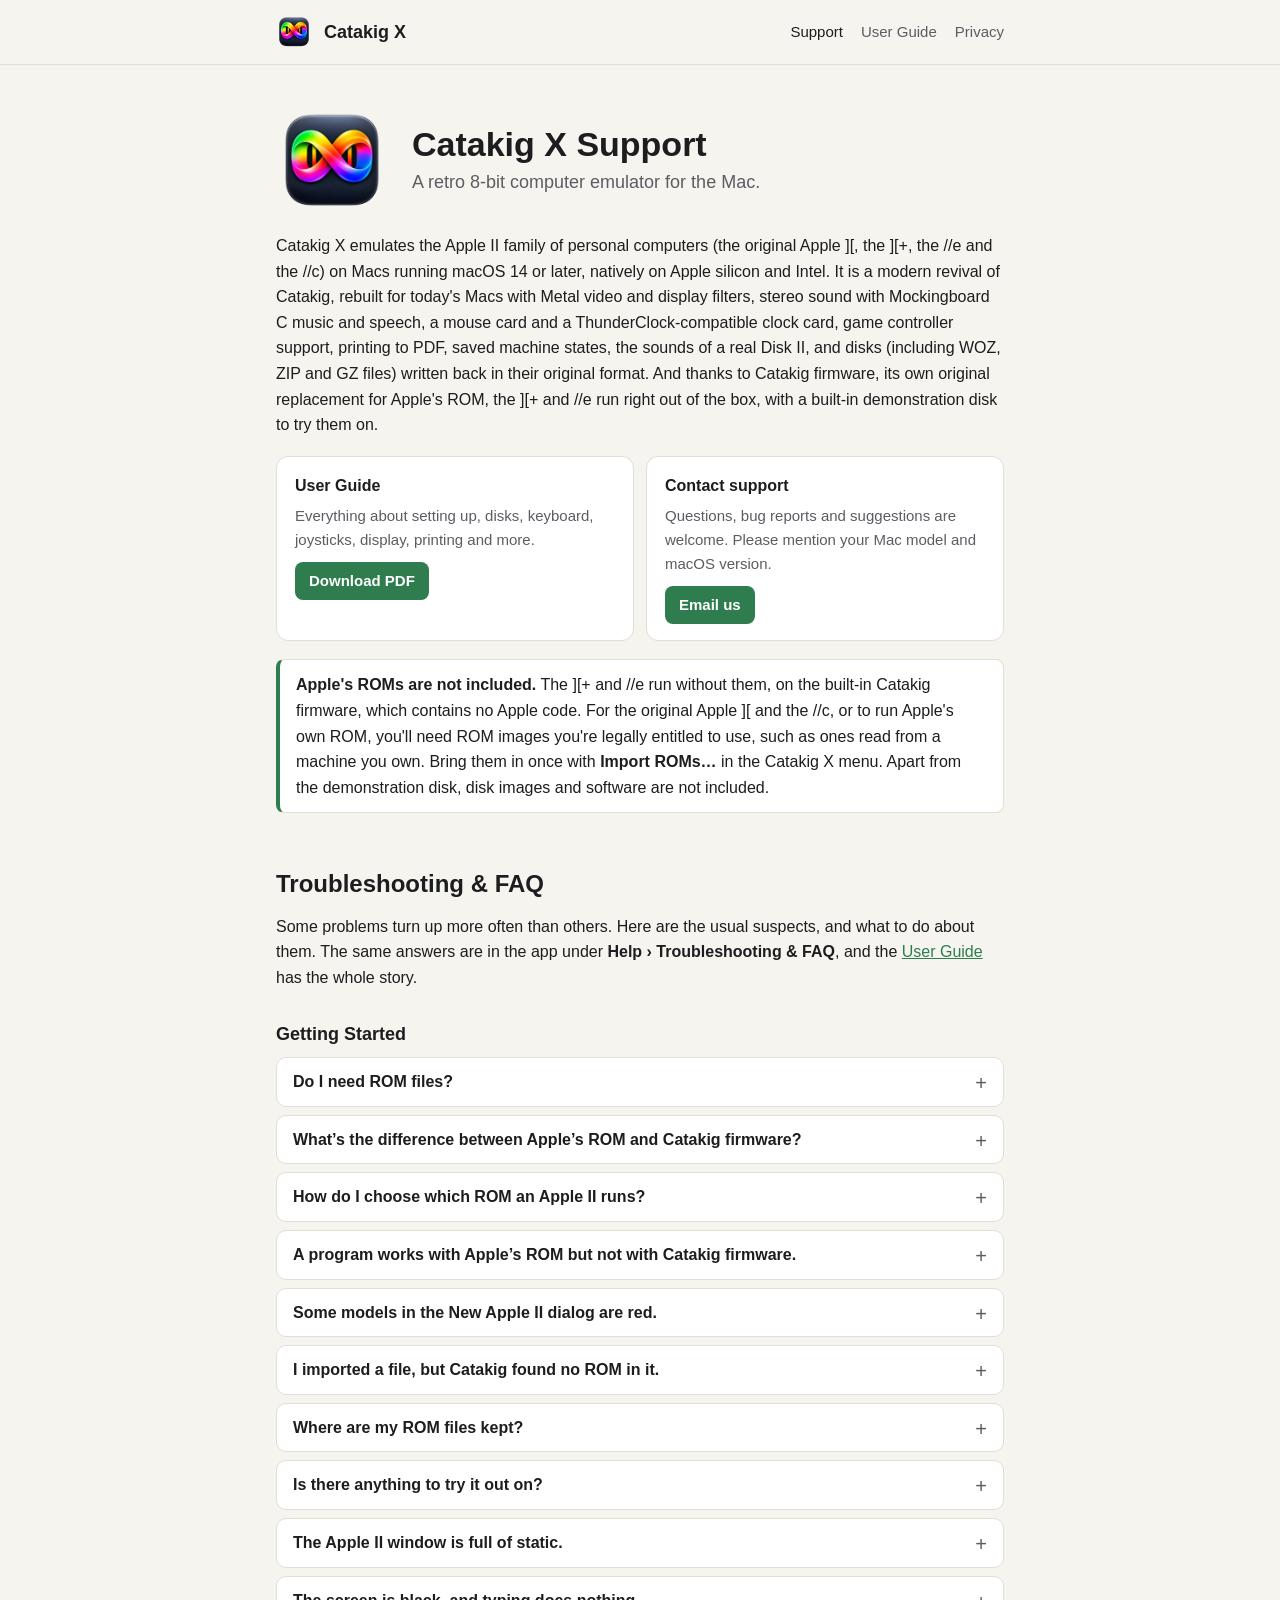
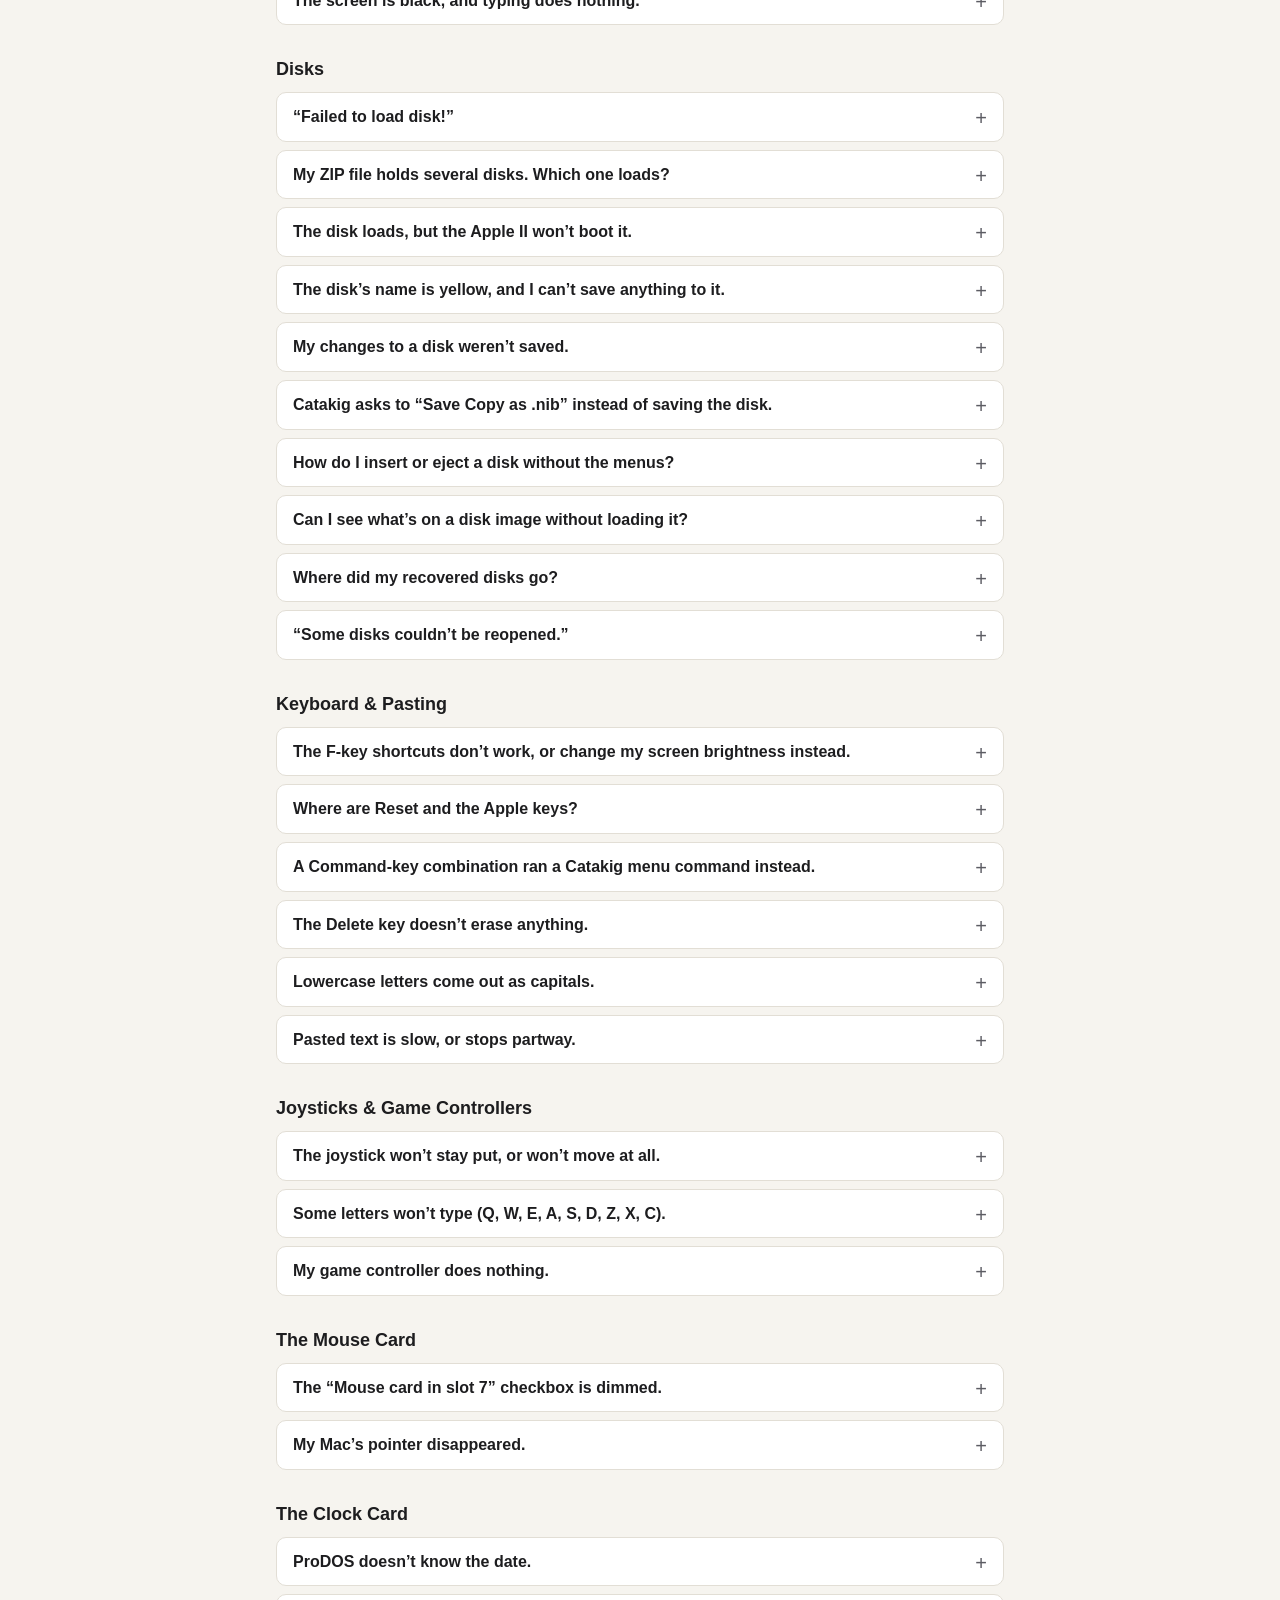
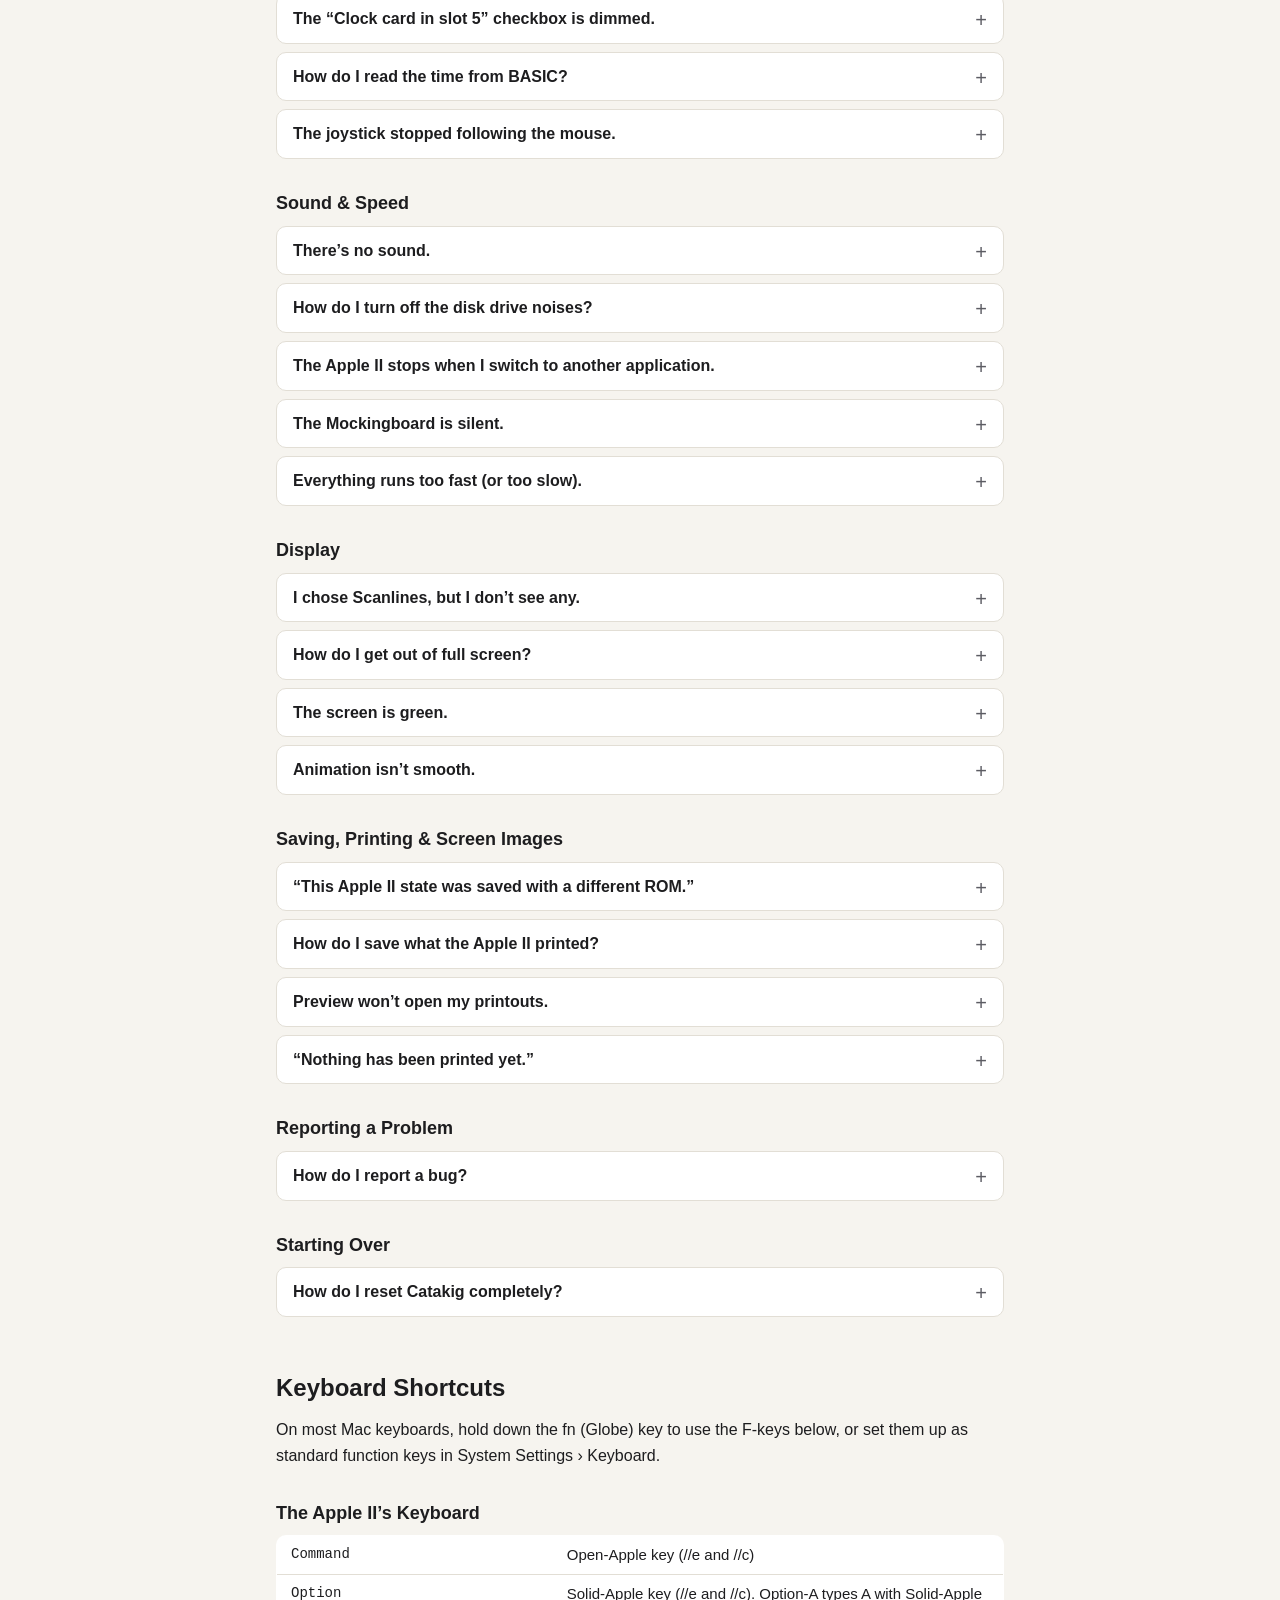
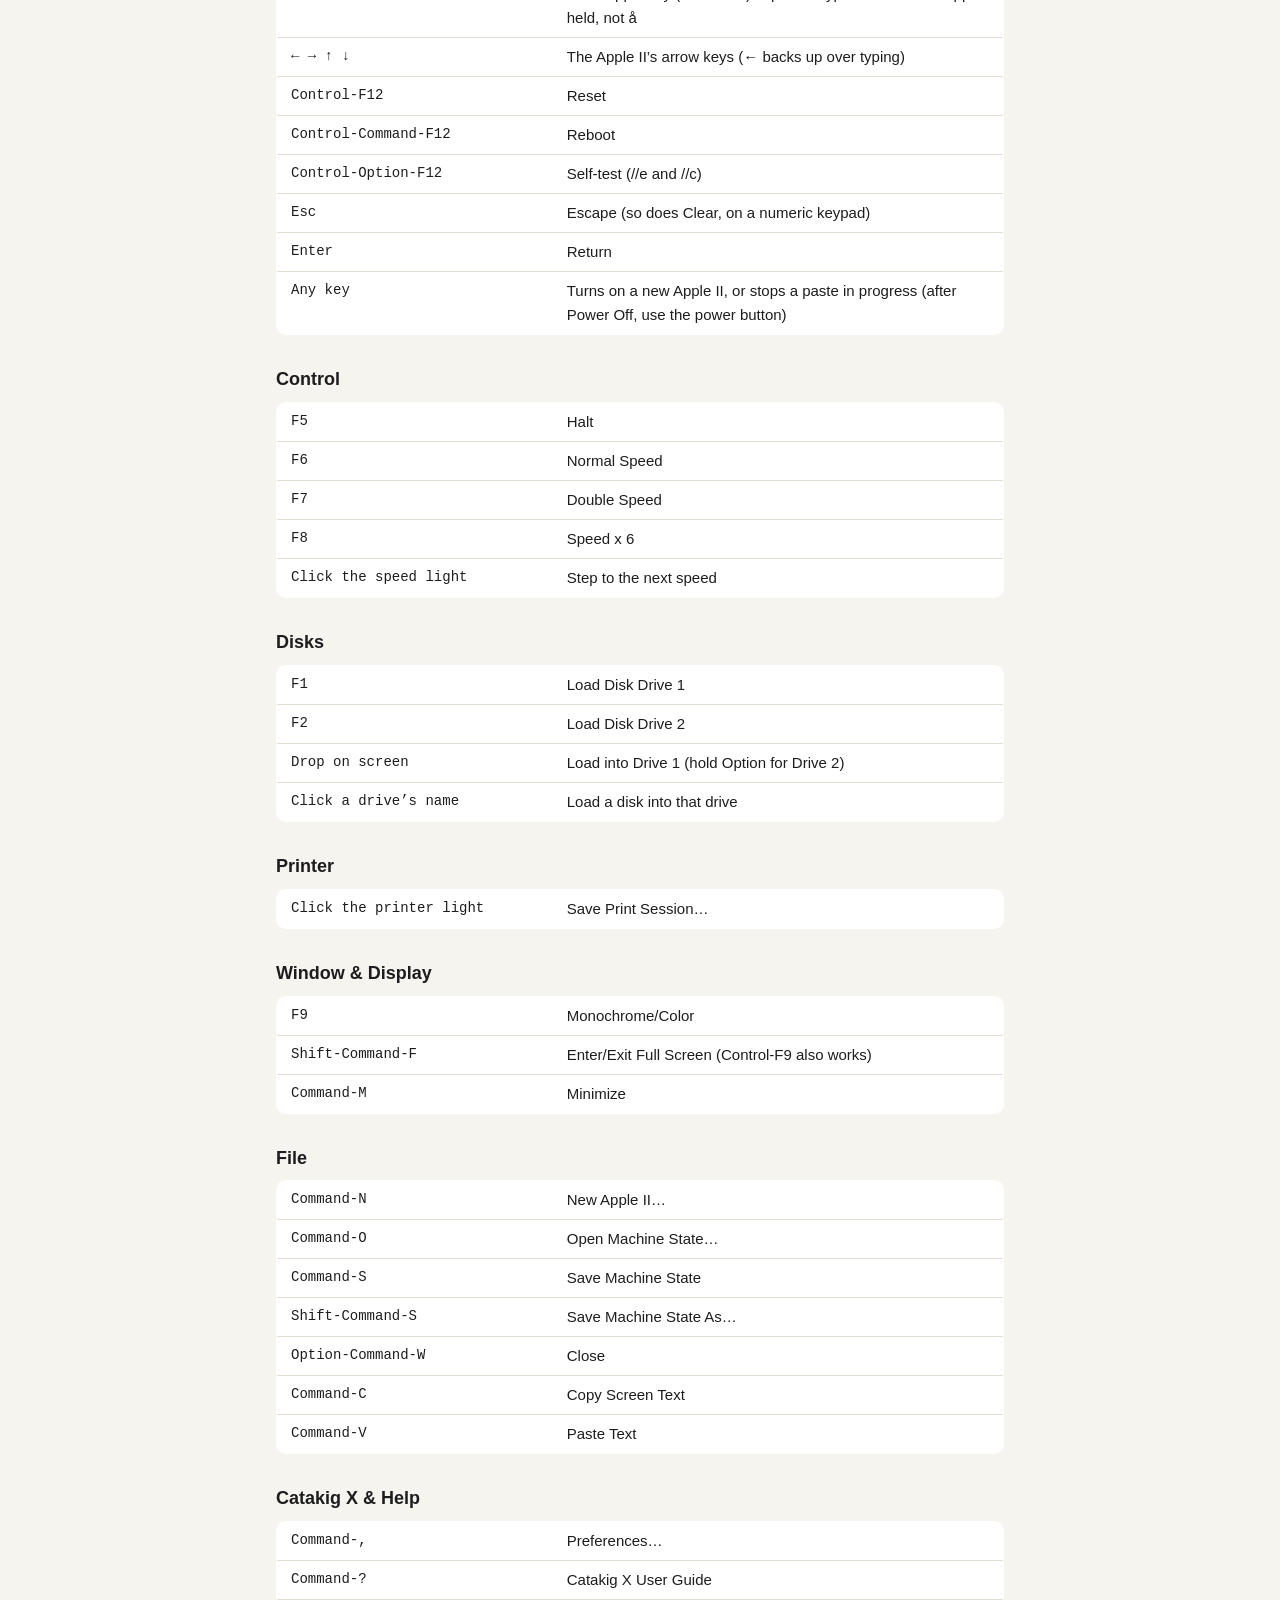
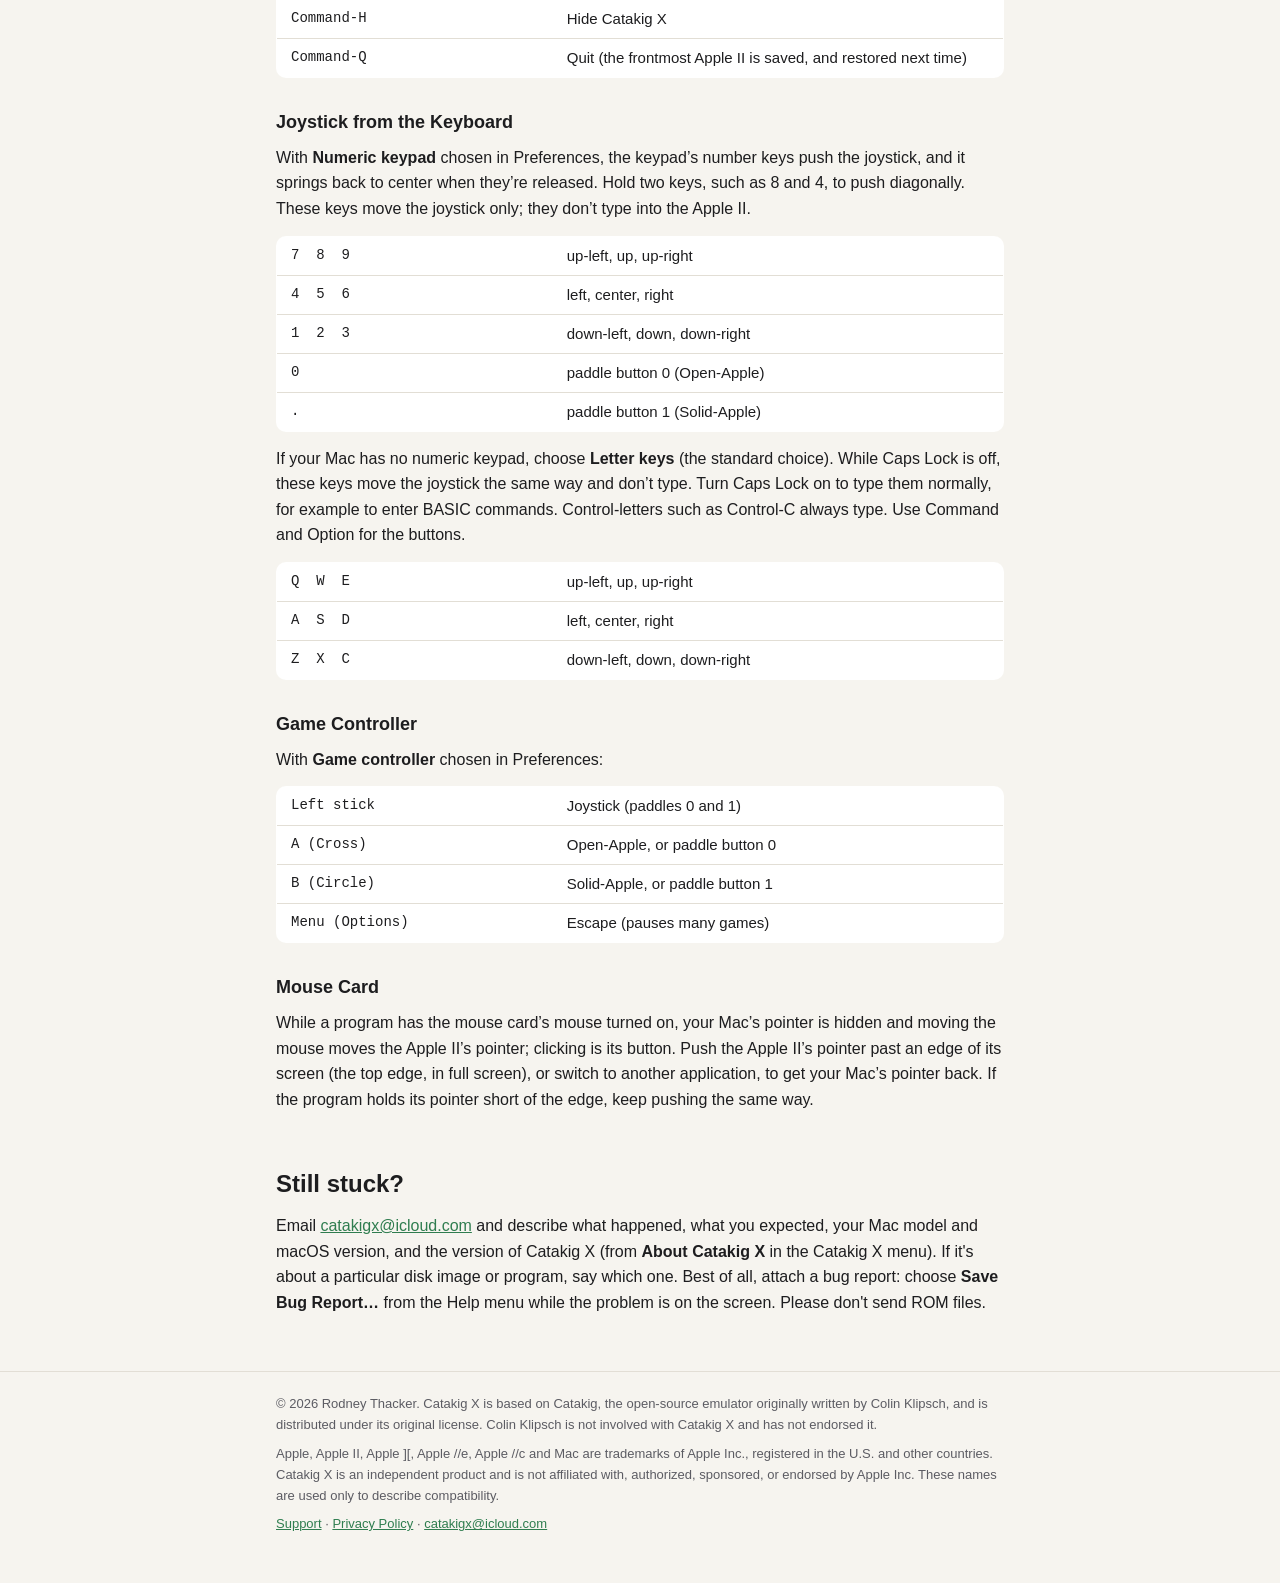
==== commit ce599416: "Support site: clock card, demo disk, PDF printing, bug reports FAQ and shortcuts regenerated from th" ====
--- a/docs/index.html
+++ b/docs/index.html
@@ -30,7 +30,7 @@
   </div>
 </section>
 
-<p>Catakig X emulates the Apple II family of personal computers (the original <span class="nw">Apple ][</span>, the <span class="nw">][+</span>, the <span class="nw">//e</span> and the <span class="nw">//c</span>) on Macs running macOS 14 or later, natively on Apple silicon and Intel. It is a modern revival of Catakig, rebuilt for today's Macs with Metal video and display filters, stereo sound with Mockingboard C music and speech, a mouse card, game controller support, saved machine states, the sounds of a real Disk II, and disks (including WOZ, ZIP and GZ files) written back in their original format. And thanks to Catakig firmware, its own original replacement for Apple's ROM, the <span class="nw">][+</span> and <span class="nw">//e</span> run right out of the box.</p>
+<p>Catakig X emulates the Apple II family of personal computers (the original <span class="nw">Apple ][</span>, the <span class="nw">][+</span>, the <span class="nw">//e</span> and the <span class="nw">//c</span>) on Macs running macOS 14 or later, natively on Apple silicon and Intel. It is a modern revival of Catakig, rebuilt for today's Macs with Metal video and display filters, stereo sound with Mockingboard C music and speech, a mouse card and a ThunderClock-compatible clock card, game controller support, printing to PDF, saved machine states, the sounds of a real Disk II, and disks (including WOZ, ZIP and GZ files) written back in their original format. And thanks to Catakig firmware, its own original replacement for Apple's ROM, the <span class="nw">][+</span> and <span class="nw">//e</span> run right out of the box, with a built-in demonstration disk to try them on.</p>
 
 <div class="cards">
   <div class="card">
@@ -46,7 +46,7 @@
 </div>
 
 <div class="note">
-  <p style="margin:0"><strong>Apple's ROMs are not included.</strong> The <span class="nw">][+</span> and <span class="nw">//e</span> run without them, on the built-in Catakig firmware, which contains no Apple code. For the original <span class="nw">Apple ][</span> and the <span class="nw">//c</span>, or to run Apple's own ROM, you'll need ROM images you're legally entitled to use, such as ones read from a machine you own. Bring them in once with <b>Import ROMs…</b> in the Catakig menu. Disk images and software are not included.</p>
+  <p style="margin:0"><strong>Apple's ROMs are not included.</strong> The <span class="nw">][+</span> and <span class="nw">//e</span> run without them, on the built-in Catakig firmware, which contains no Apple code. For the original <span class="nw">Apple ][</span> and the <span class="nw">//c</span>, or to run Apple's own ROM, you'll need ROM images you're legally entitled to use, such as ones read from a machine you own. Bring them in once with <b>Import ROMs…</b> in the Catakig X menu. Apart from the demonstration disk, disk images and software are not included.</p>
 </div>
 
 <h2 id="faq">Troubleshooting &amp; FAQ</h2>
@@ -64,7 +64,7 @@
 as Catakig is installed.</p>
 <p>The original ][ and the //c need Apple’s ROM, and so does running a ][+ or
 //e on Apple’s own ROM. Choose <b>Import ROMs…</b>
-from the Catakig menu, and pick the ROM files you’ve made from an Apple II you
+from the Catakig X menu, and pick the ROM files you’ve made from an Apple II you
 own, or a folder holding them. Catakig copies the ones it recognizes into its
 own ROMs folder and tells you which models are now ready to run.</p>
 </div>
@@ -78,15 +78,17 @@
 Applesoft. Most software can’t tell the difference, but a program that jumps
 into the middle of Apple’s ROM, rather than using its documented entry points,
 may misbehave. There is firmware for the ][+ and the enhanced //e, and for the
-Disk II card, but not for the original ][ or the //c, which need Apple’s ROM.</p>
+Disk II, mouse, and clock cards, but not for the original ][ or the //c, which need
+Apple’s ROM.</p>
 </div>
 </details>
 <details>
 <summary>How do I choose which ROM an Apple II runs?</summary>
 <div class="answer">
-<p>With the <b>ROM</b> pop-up in the New Apple II dialog. Apple’s ROM is chosen
-whenever you’ve imported it; pick Catakig firmware there to use that instead.
-Until you import Apple’s ROM, the pop-up is dimmed and the ][+ and //e run on
+<p>With the <b>ROM</b> pop-up in the New Apple II dialog. Once you’ve imported
+Apple’s ROM it’s chosen at first; pick Catakig firmware there to use that
+instead, and the dialog remembers your choice for next time. Until you import
+Apple’s ROM, the pop-up is dimmed and the ][+ and //e run on
 Catakig firmware. Once the Apple II is made, hold the pointer
 over the model emblem at the lower right of its window to see which one it
 runs. The choice is saved with the Apple II’s state.</p>
@@ -128,8 +130,19 @@
 <summary>Where are my ROM files kept?</summary>
 <div class="answer">
 <p>In a ROMs folder inside Catakig’s own sandbox folder.
-<b>Show ROM Folder</b> in the Catakig menu opens it
+<b>Show ROM Folder</b> in the Catakig X menu opens it
 in the Finder, if you want to see what’s there or remove something.</p>
+</div>
+</details>
+<details>
+<summary>Is there anything to try it out on?</summary>
+<div class="answer">
+<p>Yes: Catakig X comes with a demonstration disk. The first Apple II you make
+starts with it, and <b>Open Demo Disk</b> in the Help menu puts it back in Drive 1
+of the front Apple II and restarts it (asking first if Drive 1 holds another
+disk). Its menu shows off graphics, sound, the Mockingboard, mouse, clock, and
+printer, and has a few utilities and BASIC programs; press an item’s key to choose
+it. It’s always write-protected, since it lives inside the application.</p>
 </div>
 </details>
 <details>
@@ -378,8 +391,42 @@
 instead. While it’s on, moving your mouse moves the Apple II’s pointer, and
 clicking is the mouse button. To get your Mac’s pointer back, push the Apple
 II’s pointer past an edge of its screen (in full screen, the top edge), or switch
-to another application. It also comes back when the program turns the mouse
-off.</p>
+to another application. If the program stops its pointer short of the edge, keep
+pushing the same way and your pointer comes free. It’s also free whenever a menu
+is open, and until you click on the Apple II’s screen again. It comes back for
+good when the program turns the mouse off.</p>
+</div>
+</details>
+</div>
+<h3 class="faq-group" id="faq-the-clock-card">The Clock Card</h3>
+<div class="faq">
+<details>
+<summary>ProDOS doesn’t know the date.</summary>
+<div class="answer">
+<p>The Apple II needs the clock card for that, and it’s installed when an Apple
+II is created: check <b>Clock card in slot 5</b> in the New Apple II dialog. The
+card works like a ThunderClock Plus, which ProDOS and most clock-aware programs
+find by themselves, and it keeps your Mac’s local date and time. The //c has no
+slots, so it can’t have one.</p>
+</div>
+</details>
+<details>
+<summary>The “Clock card in slot 5” checkbox is dimmed.</summary>
+<div class="answer">
+<p>Either the model is a //c, or the clock card’s firmware (catakig-clock.rom)
+isn’t installed. It normally comes built in; if it’s missing, import it with
+<b>Import ROMs…</b>.</p>
+</div>
+</details>
+<details>
+<summary>How do I read the time from BASIC?</summary>
+<div class="answer">
+<p>The ThunderClock way: <code>PR#5</code> and <code>IN#5</code>, then
+<code>INPUT</code> a string. Send <code>%</code> first for a 12-hour time
+(“TUE MAY 12 4:32:55 PM”), <code>&amp;</code> for a 24-hour time, or
+<code>#</code> for just the numbers. Then <code>PR#0</code> and <code>IN#0</code>
+to get the screen and keyboard back. A program that sets the clock changes only
+the Apple II’s time, never the Mac’s.</p>
 </div>
 </details>
 <details>
@@ -492,30 +539,63 @@
 </div>
 </details>
 <details>
+<summary>How do I save what the Apple II printed?</summary>
+<div class="answer">
+<p>Click the printer light below the screen, or choose Save Print Session… from
+the Peripherals menu, and pick a format. <b>PDF (text only)</b>, the standard
+choice, lays the text out on Letter-size pages and opens in Preview. Plain
+ASCII makes a text file, Epson to PostScript keeps an Epson printer’s graphics
+and type styles, and Raw bytes saves exactly what the printer received. The
+session isn’t erased by saving; Clear Print Session in the Peripherals menu
+starts it afresh.</p>
+</div>
+</details>
+<details>
 <summary>Preview won’t open my printouts.</summary>
 <div class="answer">
 <p>Epson printouts are PostScript files, and Preview stopped opening PostScript
-in macOS 13. Convert them to PDF first, with a tool such as ps2pdf from the free
-Ghostscript package. (Plain ASCII printouts are ordinary text files, and open
-anywhere.)</p>
-</div>
-</details>
-<details>
-<summary>Save Print Session says there are zero bytes.</summary>
-<div class="answer">
-<p>Then nothing has been printed yet. Most Apple II software prints to slot 1,
+in macOS 13. For text, save the session as PDF (text only) instead. To keep an
+Epson printout’s graphics, convert the PostScript file to PDF with a tool such
+as ps2pdf from the free Ghostscript package.</p>
+</div>
+</details>
+<details>
+<summary>“Nothing has been printed yet.”</summary>
+<div class="answer">
+<p>The print session is empty. Most Apple II software prints to slot 1,
 which is where Catakig’s printer is; in BASIC, <code>PR#1</code> sends output to
 it, and <code>PR#0</code> sends it back to the screen.</p>
 </div>
 </details>
 </div>
+<h3 class="faq-group" id="faq-reporting-a-problem">Reporting a Problem</h3>
+<div class="faq">
+<details>
+<summary>How do I report a bug?</summary>
+<div class="answer">
+<p>While the problem is on the screen, choose Help &gt; Save Bug Report. The
+Apple II pauses, and Catakig asks where to save a .zip file. Say in a sentence
+or two what happened and what you expected, then click Save. Send the file to
+the developer along with your report; nothing is sent automatically.</p>
+<p>The report holds the Apple II’s complete state (so the developer can open it
+and see exactly what you saw), a picture of its screen, a summary of the machine,
+the instructions it ran most recently, the errors and warnings Catakig has
+shown lately, and the versions of Catakig and macOS.
+Code in Apple’s ROM is left out of the text. Of your files, only the disk
+image names appear (and the disks themselves, if you include them), plus any
+file named in an error message, with your home folder shortened to ~.</p>
+<p>Leave “Include the disks in the drives” checked unless the disks are private:
+without them, most problems can’t be reproduced.</p>
+</div>
+</details>
+</div>
 <h3 class="faq-group" id="faq-starting-over">Starting Over</h3>
 <div class="faq">
 <details>
 <summary>How do I reset Catakig completely?</summary>
 <div class="answer">
 <p>Everything Catakig keeps for itself (its preferences, imported ROM files,
-automatically saved state, and recovered disks) lives in one folder:
+automatically saved state, recovered disks, and error log) lives in one folder:
 Library/Containers/com.rodneythacker.CatakigX in your home folder. Quit Catakig and
 delete that folder to start again from scratch. Your imported ROM files go with
 it, so you’ll need to import them again. Your own disk images and saved states,
@@ -559,6 +639,11 @@
 <tr><td class="key">Click a drive’s name</td><td>Load a disk into that drive</td></tr>
 </table>
 
+<h3 class="faq-group">Printer</h3>
+<table class="keys">
+<tr><td class="key">Click the printer light</td><td>Save Print Session…</td></tr>
+</table>
+
 <h3 class="faq-group">Window &amp; Display</h3>
 <table class="keys">
 <tr><td class="key">F9</td><td>Monochrome/Color</td></tr>
@@ -577,11 +662,11 @@
 <tr><td class="key">Command-V</td><td>Paste Text</td></tr>
 </table>
 
-<h3 class="faq-group">Catakig &amp; Help</h3>
+<h3 class="faq-group">Catakig X &amp; Help</h3>
 <table class="keys">
 <tr><td class="key">Command-,</td><td>Preferences…</td></tr>
 <tr><td class="key">Command-?</td><td>Catakig X User Guide</td></tr>
-<tr><td class="key">Command-H</td><td>Hide Catakig</td></tr>
+<tr><td class="key">Command-H</td><td>Hide Catakig X</td></tr>
 <tr><td class="key">Command-Q</td><td>Quit (the frontmost Apple II is saved, and restored next time)</td></tr>
 </table>
 
@@ -622,14 +707,15 @@
 hidden and moving the mouse moves the Apple II’s pointer; clicking is its
 button. Push the Apple II’s pointer past an edge of its screen (the top edge,
 in full screen), or switch to another application, to get your Mac’s pointer
-back.</p>
+back. If the program holds its pointer short of the edge, keep pushing the same
+way.</p>
 <!-- SHORTCUTS:END -->
 
 
 
 
 <h2 id="contact">Still stuck?</h2>
-<p>Email <a href="mailto:catakigx@icloud.com?subject=Catakig%20X%20support">catakigx@icloud.com</a> and describe what happened, what you expected, your Mac model and macOS version, and the version of Catakig X (from <b>About Catakig X</b> in the Catakig menu). If it's about a particular disk image or program, say which one. Please don't send ROM files.</p>
+<p>Email <a href="mailto:catakigx@icloud.com?subject=Catakig%20X%20support">catakigx@icloud.com</a> and describe what happened, what you expected, your Mac model and macOS version, and the version of Catakig X (from <b>About Catakig X</b> in the Catakig X menu). If it's about a particular disk image or program, say which one. Best of all, attach a bug report: choose <b>Save Bug Report…</b> from the Help menu while the problem is on the screen. Please don't send ROM files.</p>
 </main>
 <footer class="site">
   <div class="wrap">
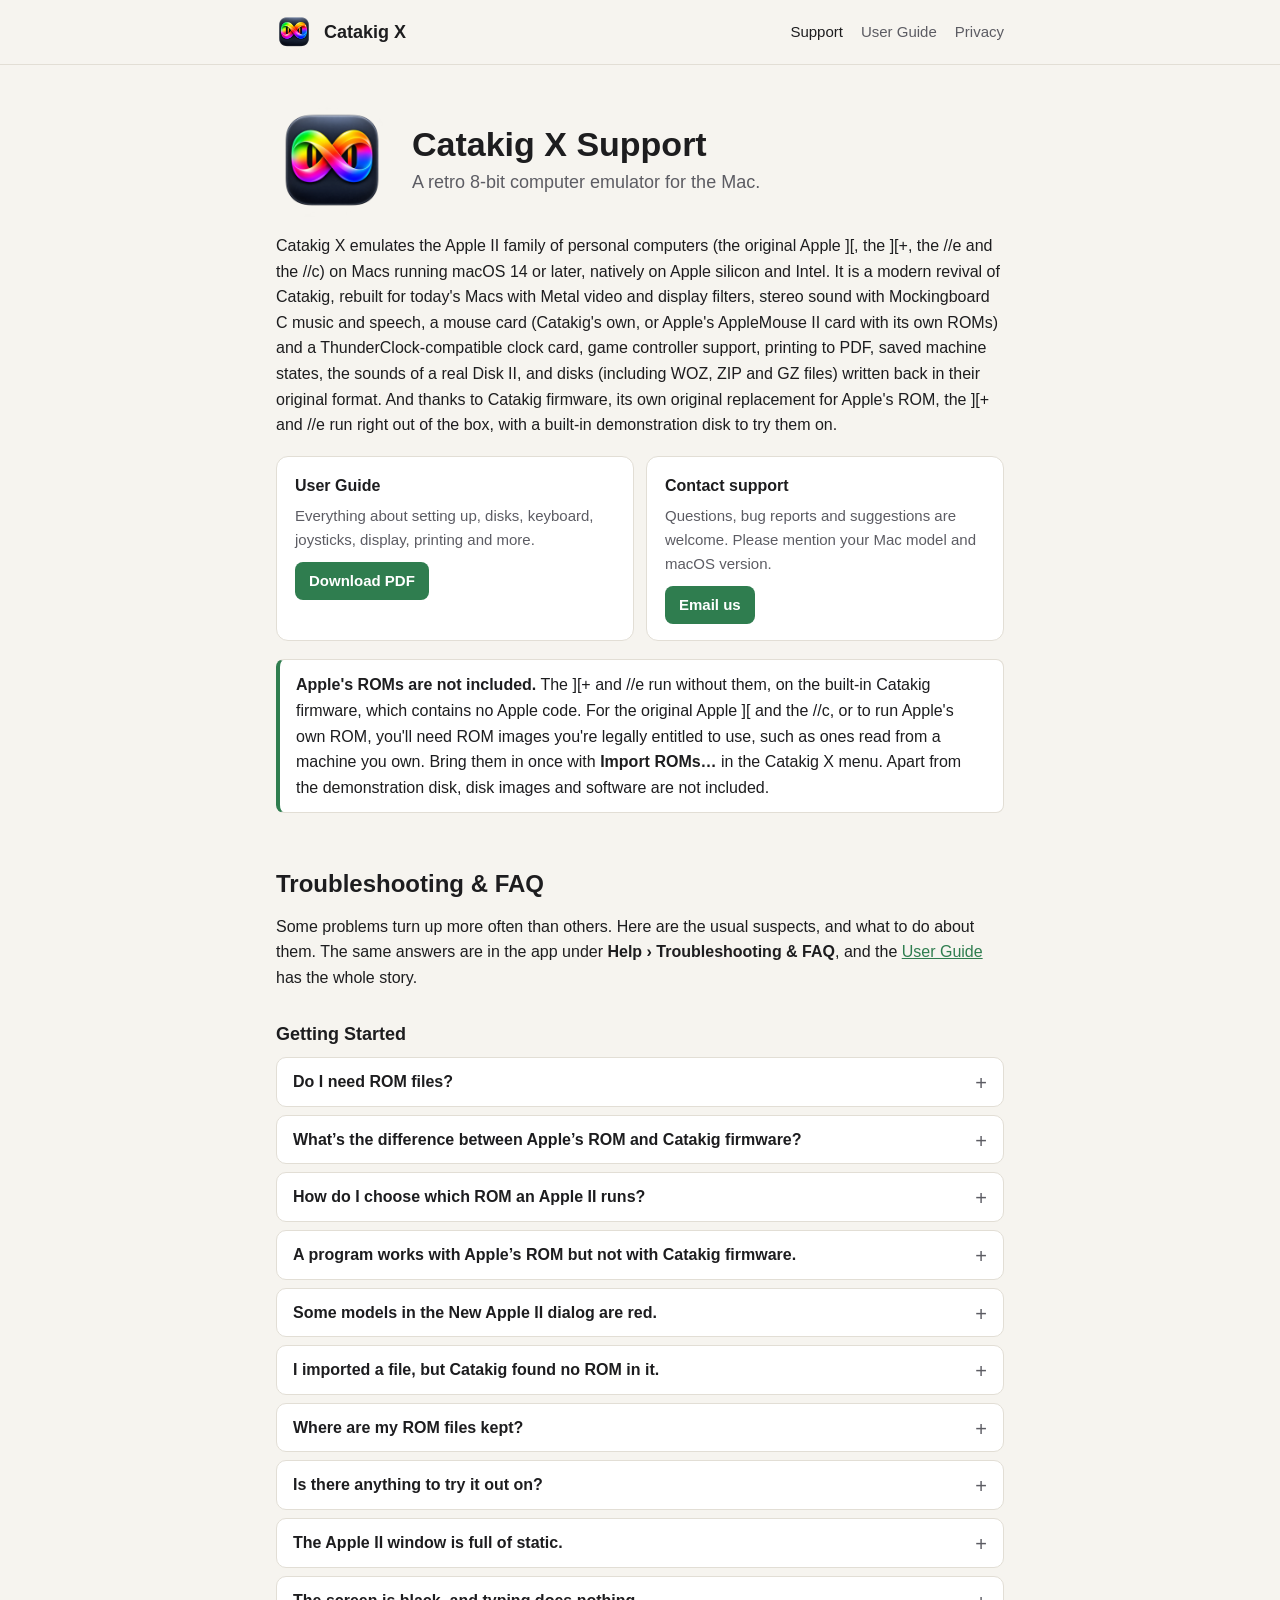
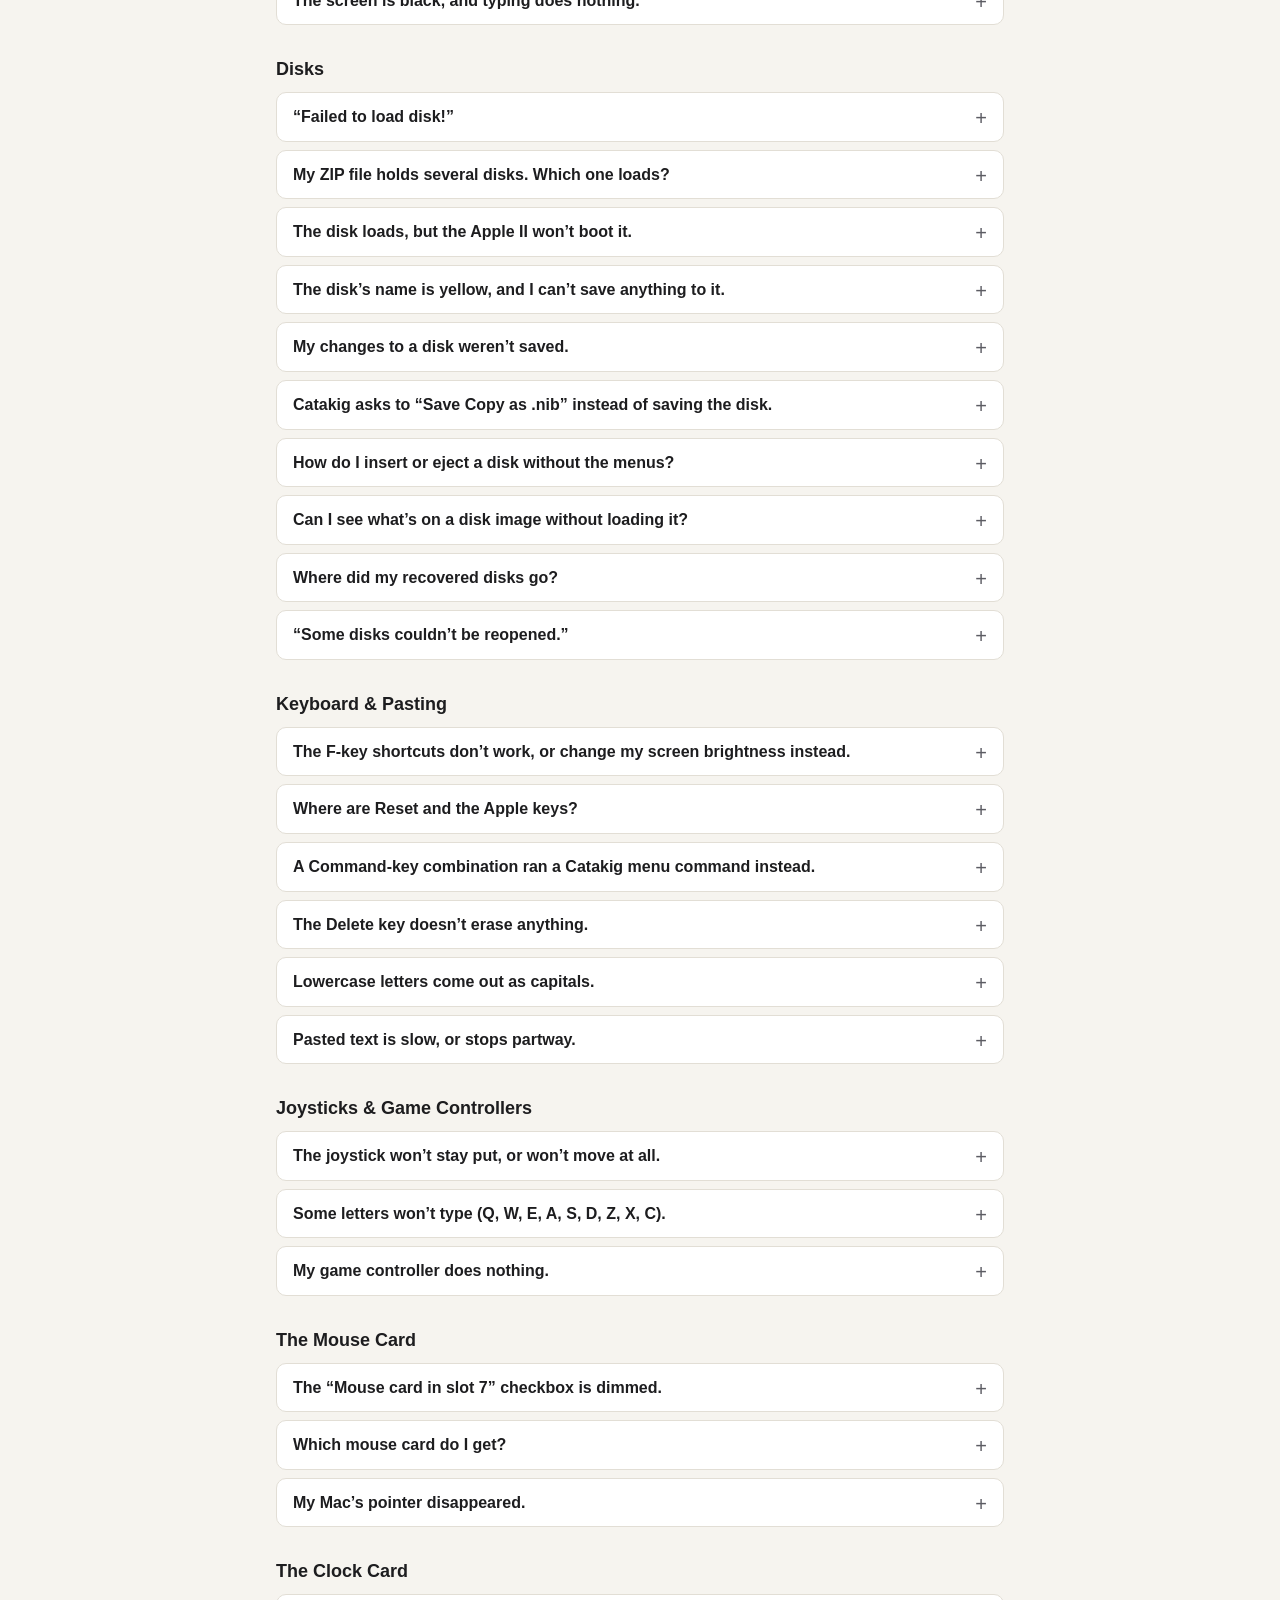
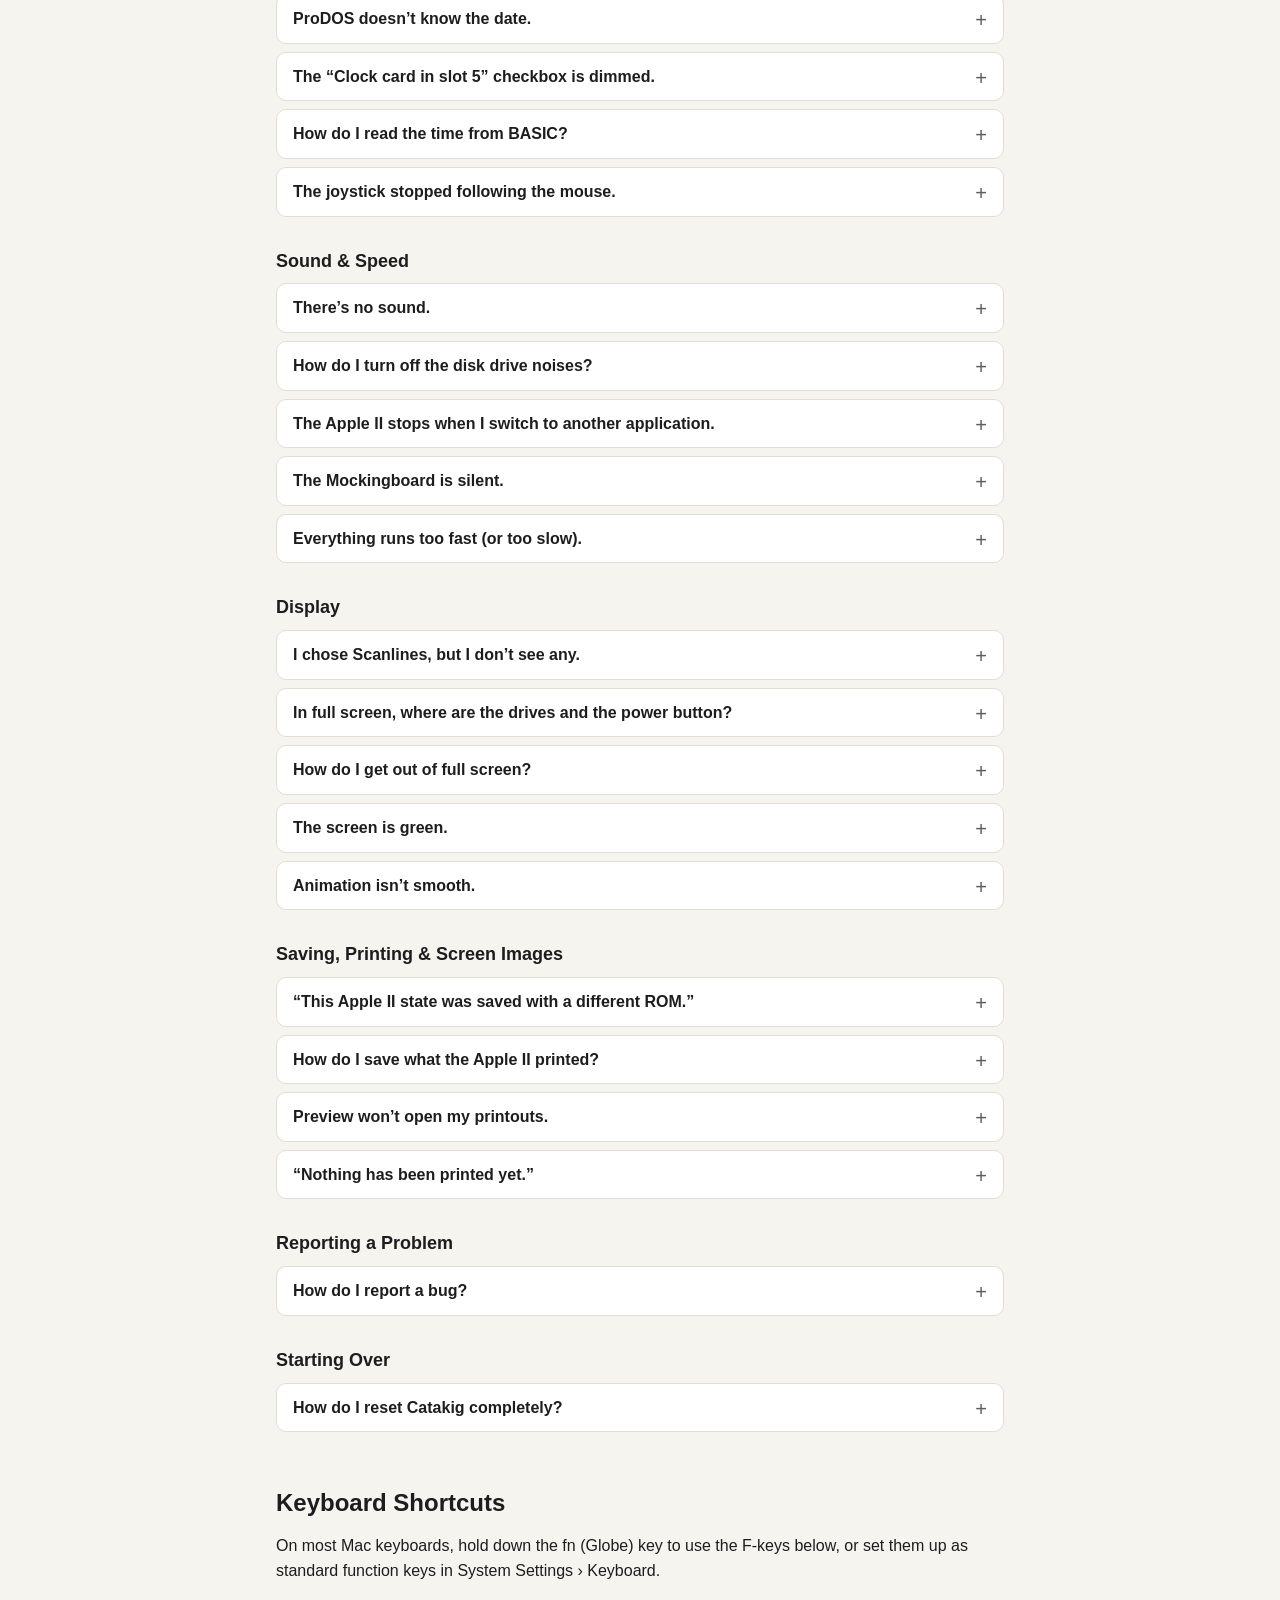
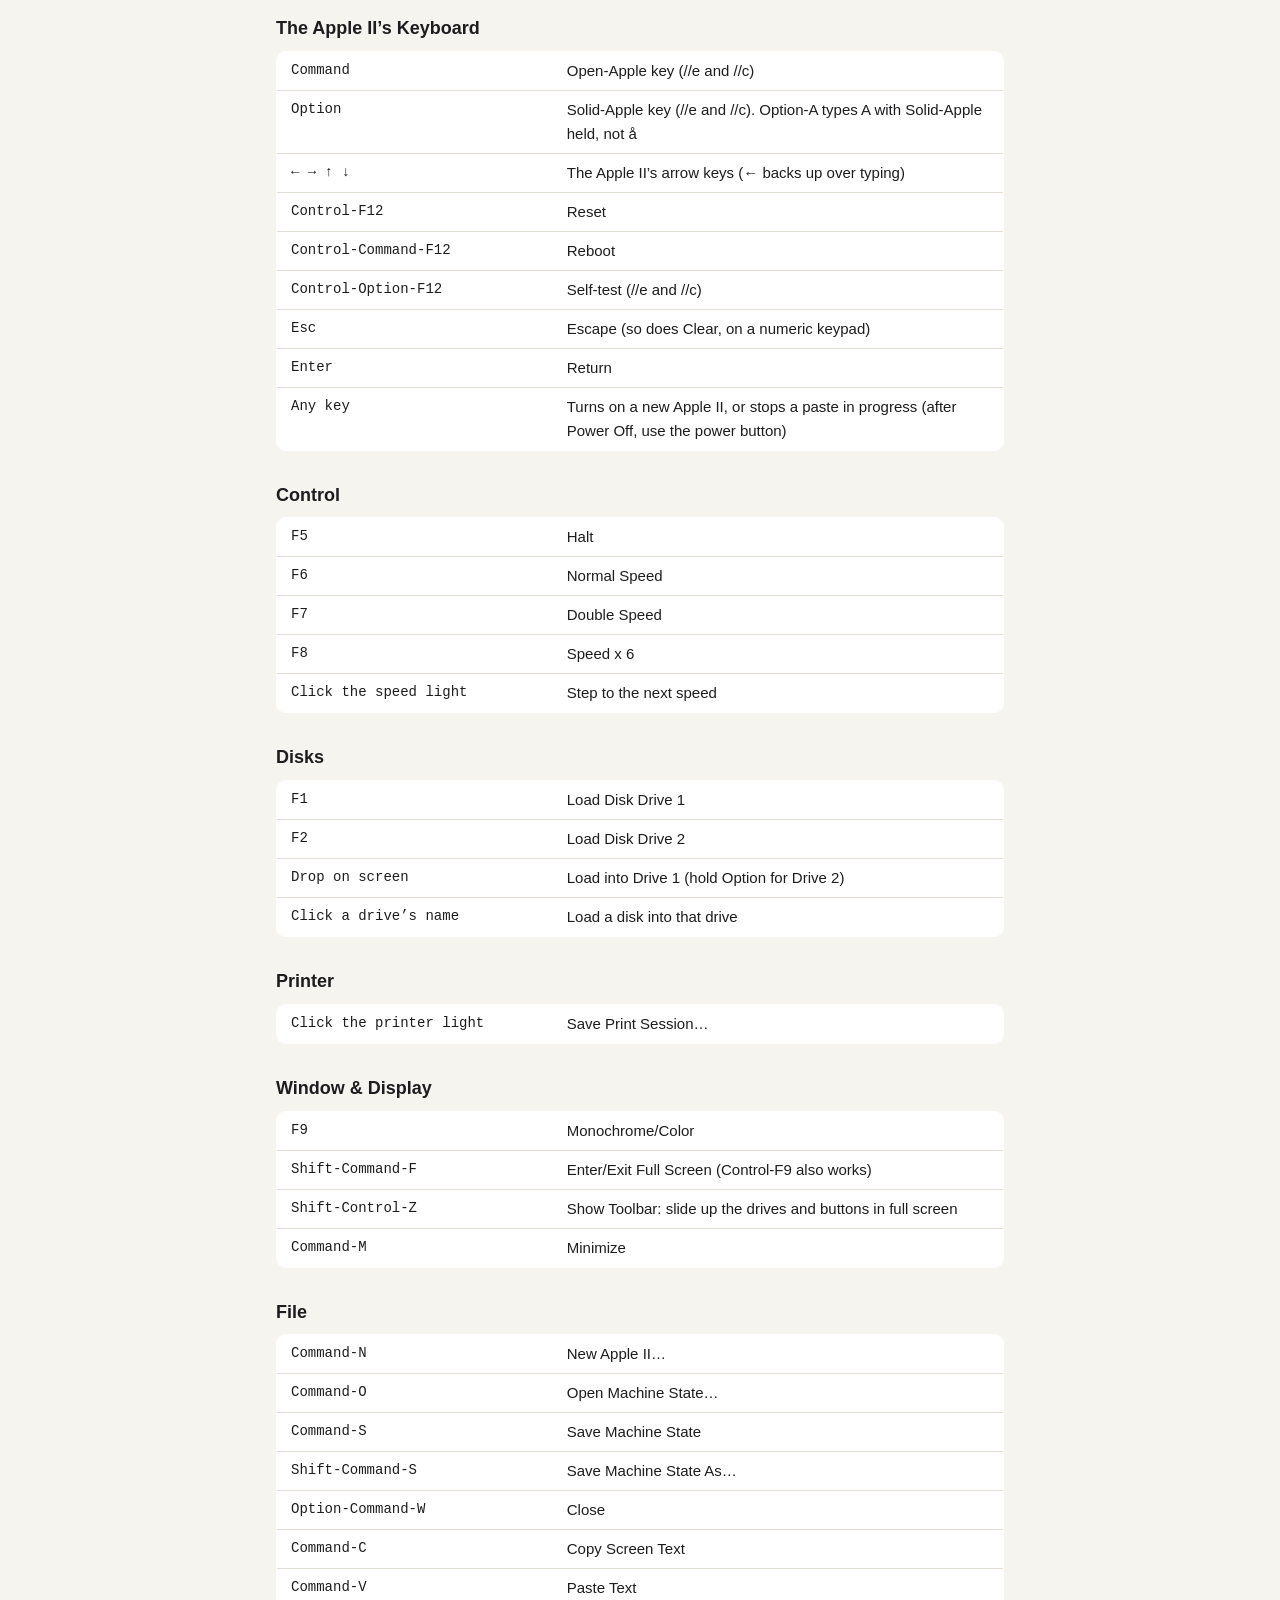
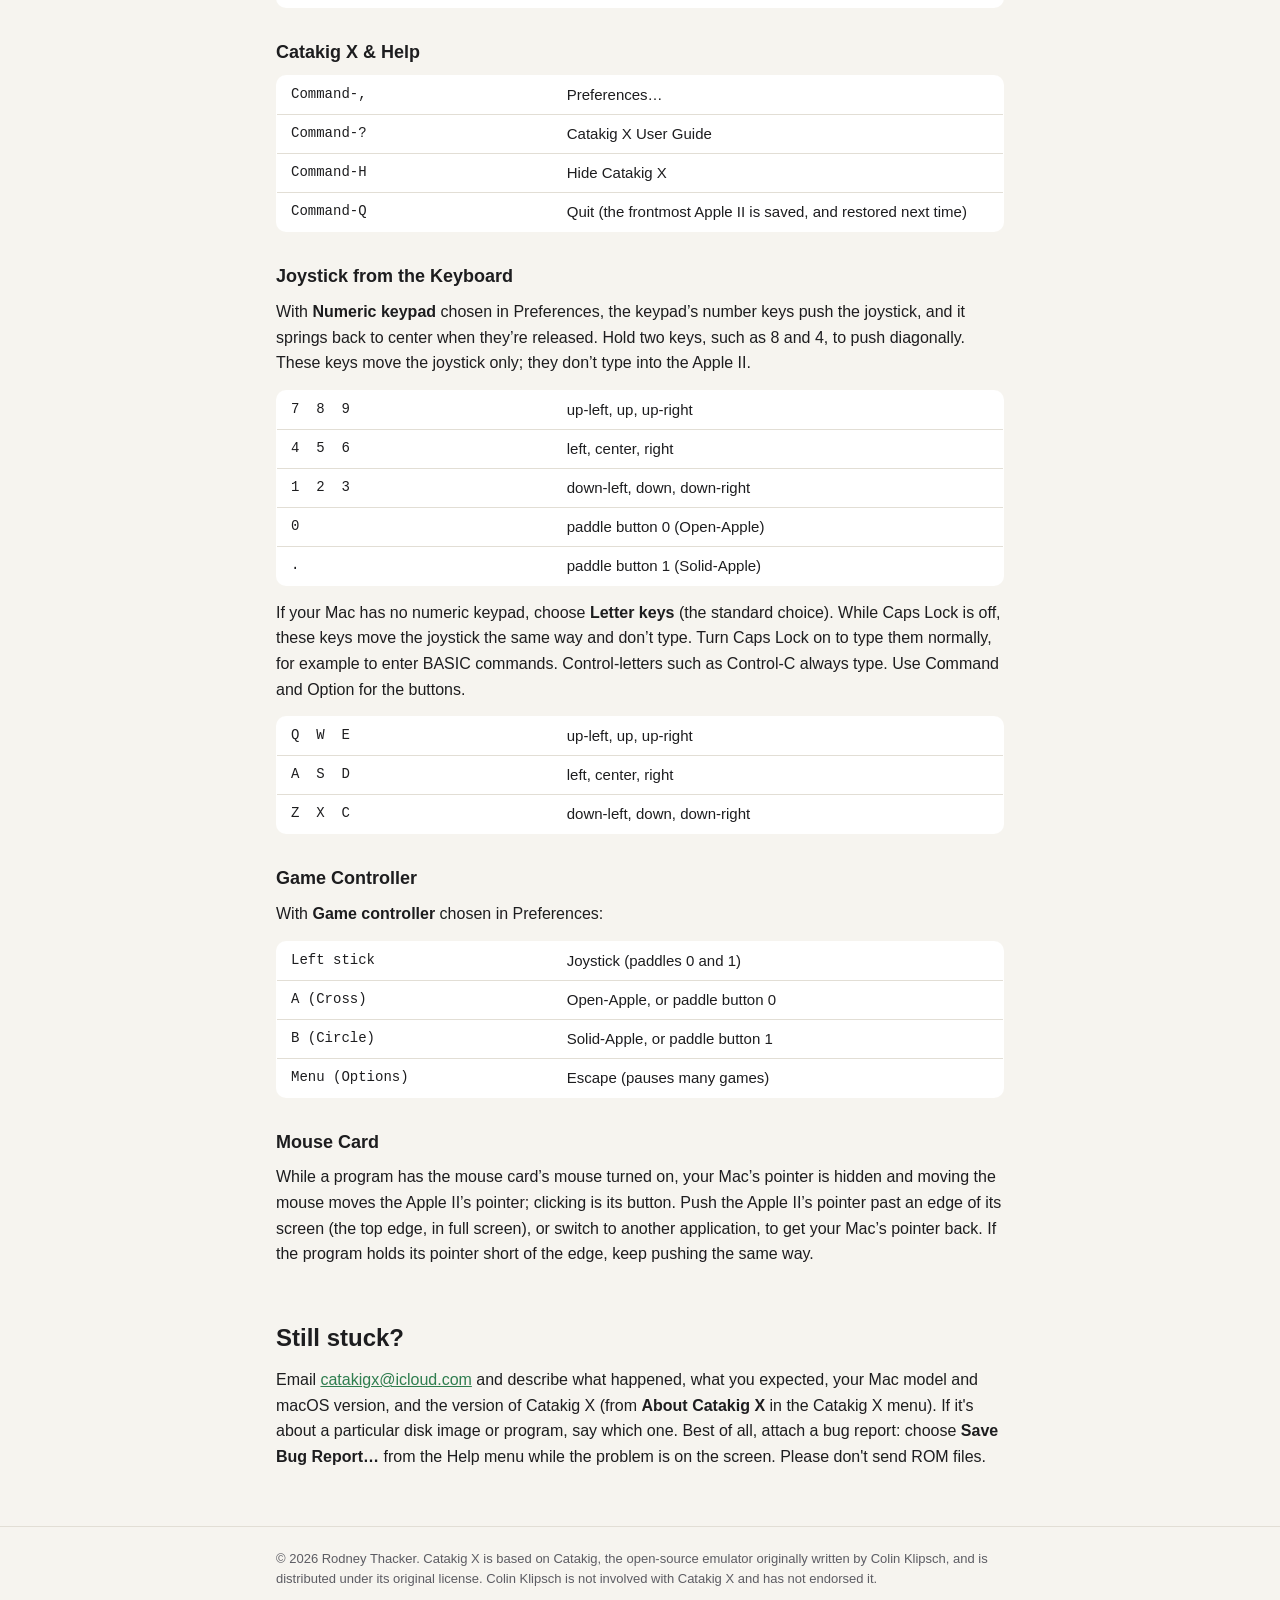
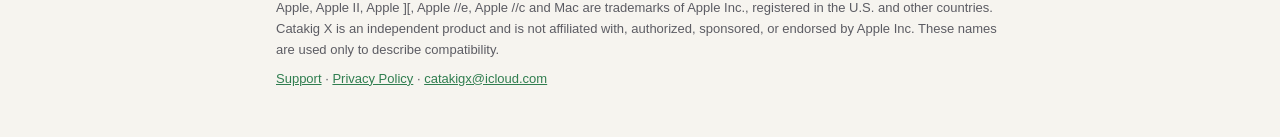
==== commit 4d6731d6: "Support site: Apple's mouse card, full-screen Show Toolbar FAQ and shortcuts regenerated from the up" ====
--- a/docs/index.html
+++ b/docs/index.html
@@ -30,7 +30,7 @@
   </div>
 </section>
 
-<p>Catakig X emulates the Apple II family of personal computers (the original <span class="nw">Apple ][</span>, the <span class="nw">][+</span>, the <span class="nw">//e</span> and the <span class="nw">//c</span>) on Macs running macOS 14 or later, natively on Apple silicon and Intel. It is a modern revival of Catakig, rebuilt for today's Macs with Metal video and display filters, stereo sound with Mockingboard C music and speech, a mouse card and a ThunderClock-compatible clock card, game controller support, printing to PDF, saved machine states, the sounds of a real Disk II, and disks (including WOZ, ZIP and GZ files) written back in their original format. And thanks to Catakig firmware, its own original replacement for Apple's ROM, the <span class="nw">][+</span> and <span class="nw">//e</span> run right out of the box, with a built-in demonstration disk to try them on.</p>
+<p>Catakig X emulates the Apple II family of personal computers (the original <span class="nw">Apple ][</span>, the <span class="nw">][+</span>, the <span class="nw">//e</span> and the <span class="nw">//c</span>) on Macs running macOS 14 or later, natively on Apple silicon and Intel. It is a modern revival of Catakig, rebuilt for today's Macs with Metal video and display filters, stereo sound with Mockingboard C music and speech, a mouse card (Catakig's own, or Apple's AppleMouse II card with its own ROMs) and a ThunderClock-compatible clock card, game controller support, printing to PDF, saved machine states, the sounds of a real Disk II, and disks (including WOZ, ZIP and GZ files) written back in their original format. And thanks to Catakig firmware, its own original replacement for Apple's ROM, the <span class="nw">][+</span> and <span class="nw">//e</span> run right out of the box, with a built-in demonstration disk to try them on.</p>
 
 <div class="cards">
   <div class="card">
@@ -117,8 +117,9 @@
 <summary>I imported a file, but Catakig found no ROM in it.</summary>
 <div class="answer">
 <p>Catakig recognizes the ROMs of the ][ and ][+ (12 KB), the enhanced //e
-(16 KB), the //c models (16 or 32 KB), and the Disk II controller card (256
-bytes), as well as Catakig firmware files (their names start with
+(16 KB), the //c models (16 or 32 KB), the Disk II controller card (256
+bytes), and Apple’s mouse card (its 341-0270-C EPROM and its 6805’s 341-0269
+ROM, 2 KB each), as well as Catakig firmware files (their names start with
 “catakig-”; an imported one takes the place of the built-in one). A segment can be anywhere in its file, but it has to start at a
 multiple of 256 bytes. Files from other Apple II models, from a different //e
 revision, or with a header stuck on the front won’t be recognized. When you
@@ -379,9 +380,21 @@
 <div class="answer">
 <p>The //c has no slots, so it can’t have a mouse card; the box is available
 for the other models. Like the Mockingboard, the card is installed when an
-Apple II is created, so check the box then. (Catakig X’s mouse card is its own
-design, with its own firmware built in, not a copy of Apple’s, so software that
-programs Apple’s mouse card hardware directly won’t find it.)</p>
+Apple II is created, so check the box then.</p>
+</div>
+</details>
+<details>
+<summary>Which mouse card do I get?</summary>
+<div class="answer">
+<p>Catakig X has two. Its own card, with Catakig firmware built in, works with
+software that uses the mouse through the card’s firmware, including BASIC’s
+IN#7. Apple’s AppleMouse II card runs Apple’s own mouse card ROMs, so it also
+works with software that programs the card’s hardware directly. For that one,
+import both of its ROMs (341-0270-C and 341-0269) with
+<b>Import ROMs…</b>; the summary says when both are
+there. An Apple II running Apple’s ROM then gets Apple’s card, and one running
+Catakig firmware gets Catakig’s. Once Apple’s mouse ROMs are imported, the
+checkbox’s tooltip in the New Apple II dialog says this too.</p>
 </div>
 </details>
 <details>
@@ -498,6 +511,15 @@
 <p>Scanlines need room. They appear only when the Apple II’s screen is at least
 three times its original height; in a smaller window you get Sharp Pixels
 instead. Make the window bigger, or go full screen.</p>
+</div>
+</details>
+<details>
+<summary>In full screen, where are the drives and the power button?</summary>
+<div class="answer">
+<p>Choose Show Toolbar from the View menu, or press Shift-Control-Z, and the bar
+from the bottom of the window slides up. It goes away when you press the keys
+again, click elsewhere, or after five seconds. Your Mac’s pointer is free while
+it’s up, even when a program has the Apple II’s mouse on.</p>
 </div>
 </details>
 <details>
@@ -648,6 +670,7 @@
 <table class="keys">
 <tr><td class="key">F9</td><td>Monochrome/Color</td></tr>
 <tr><td class="key">Shift-Command-F</td><td>Enter/Exit Full Screen (Control-F9 also works)</td></tr>
+<tr><td class="key">Shift-Control-Z</td><td>Show Toolbar: slide up the drives and buttons in full screen</td></tr>
 <tr><td class="key">Command-M</td><td>Minimize</td></tr>
 </table>
 
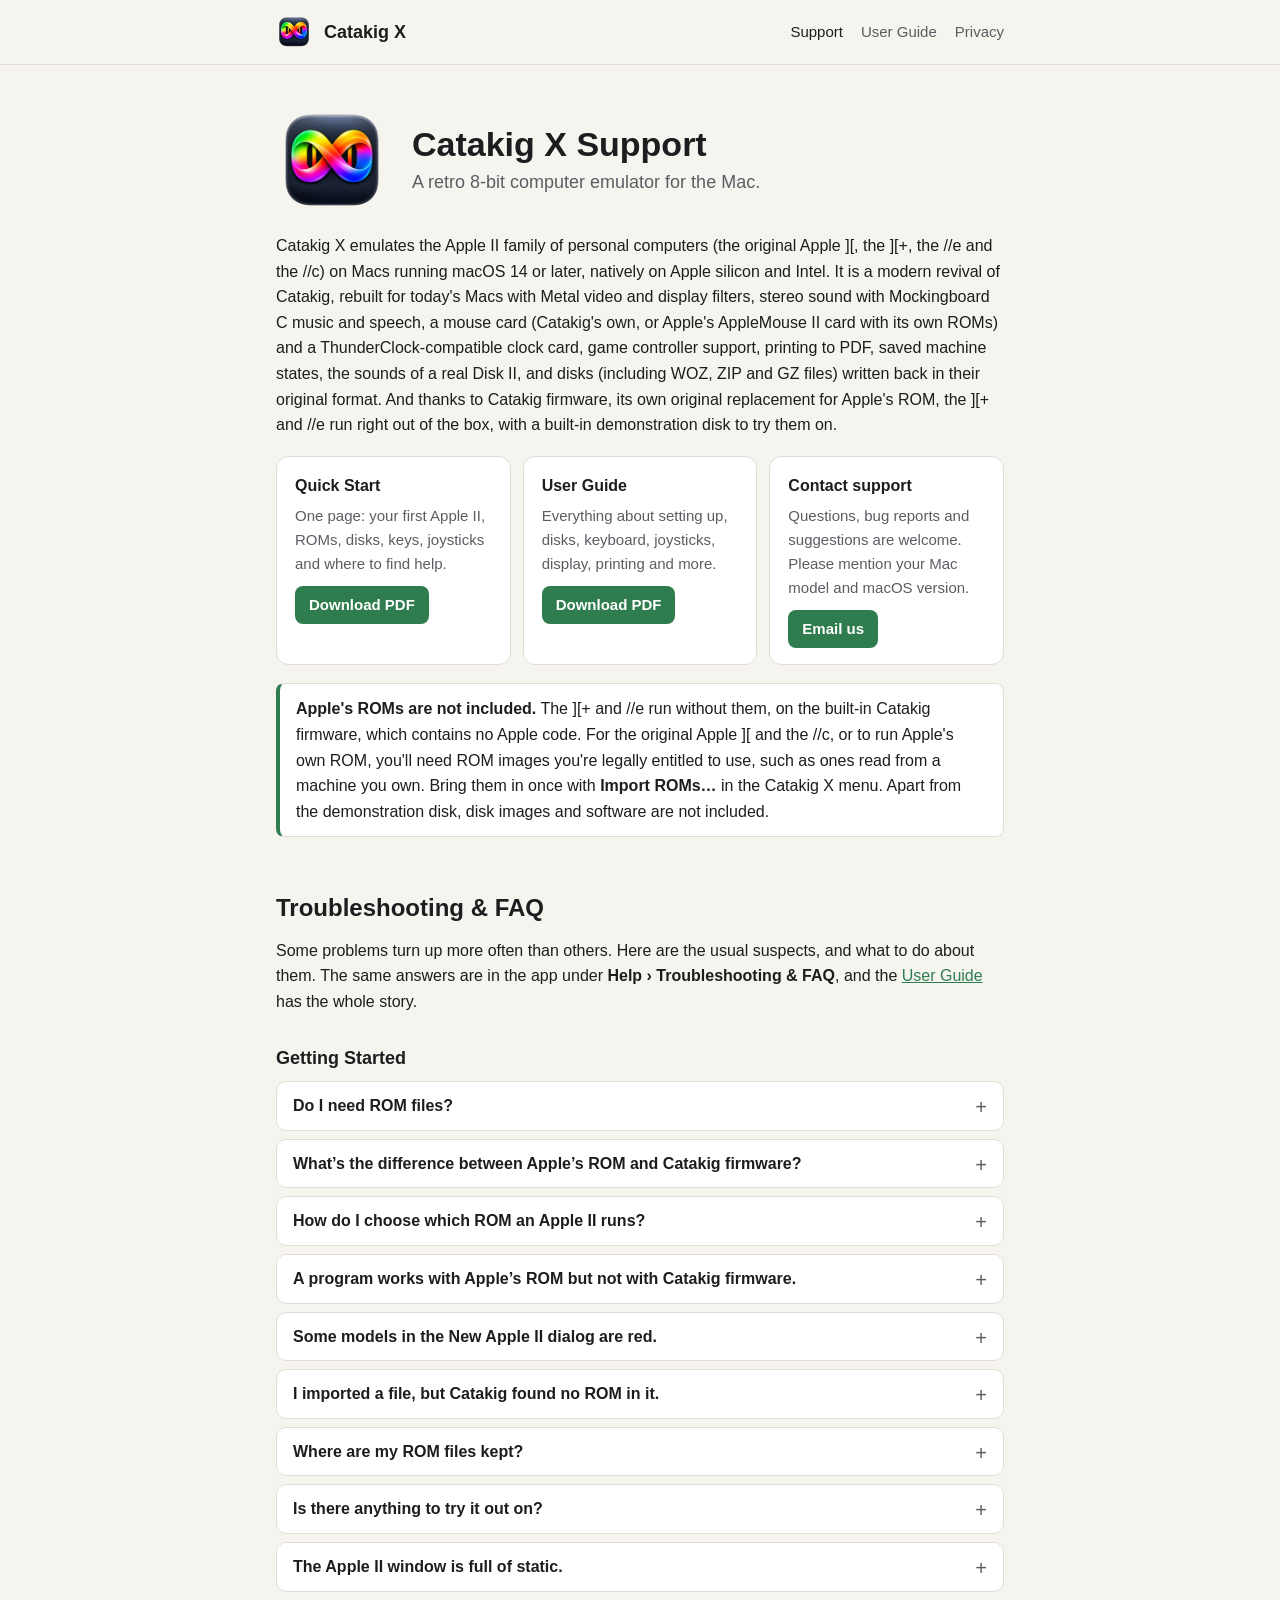
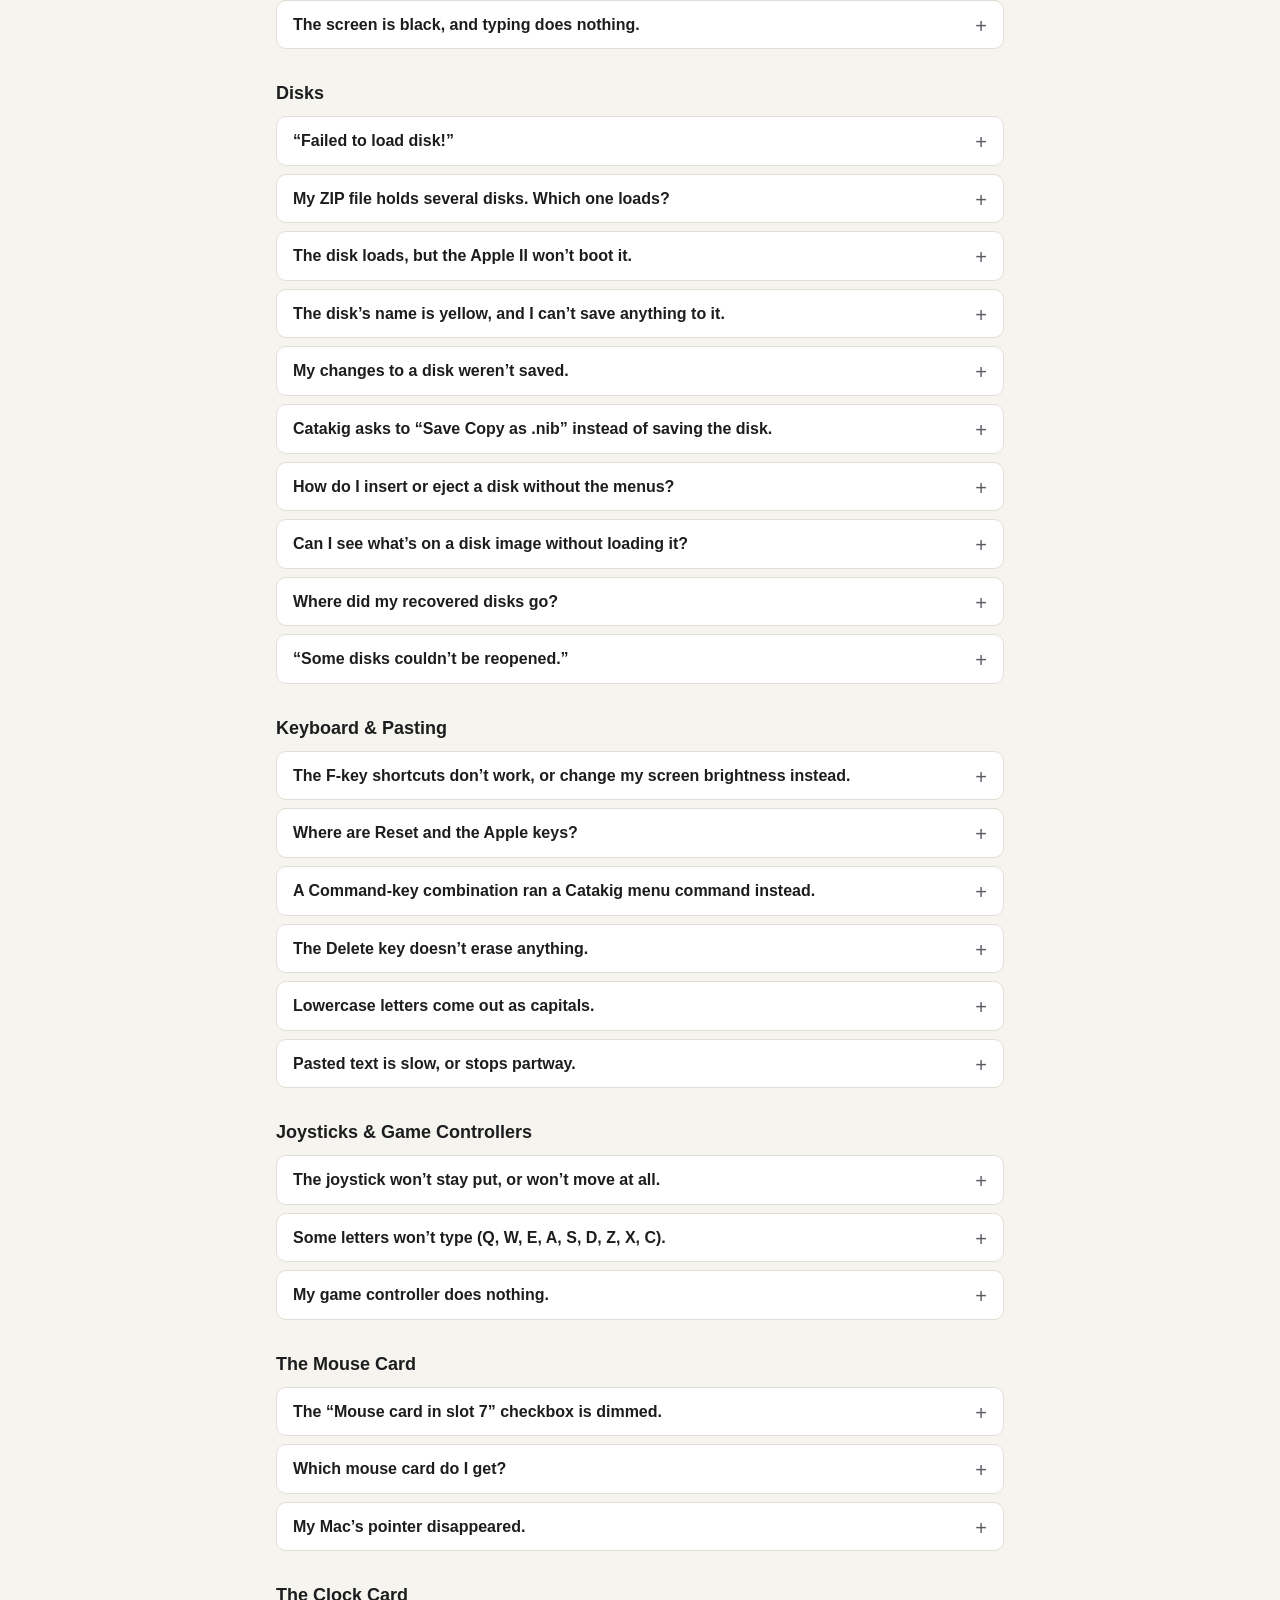
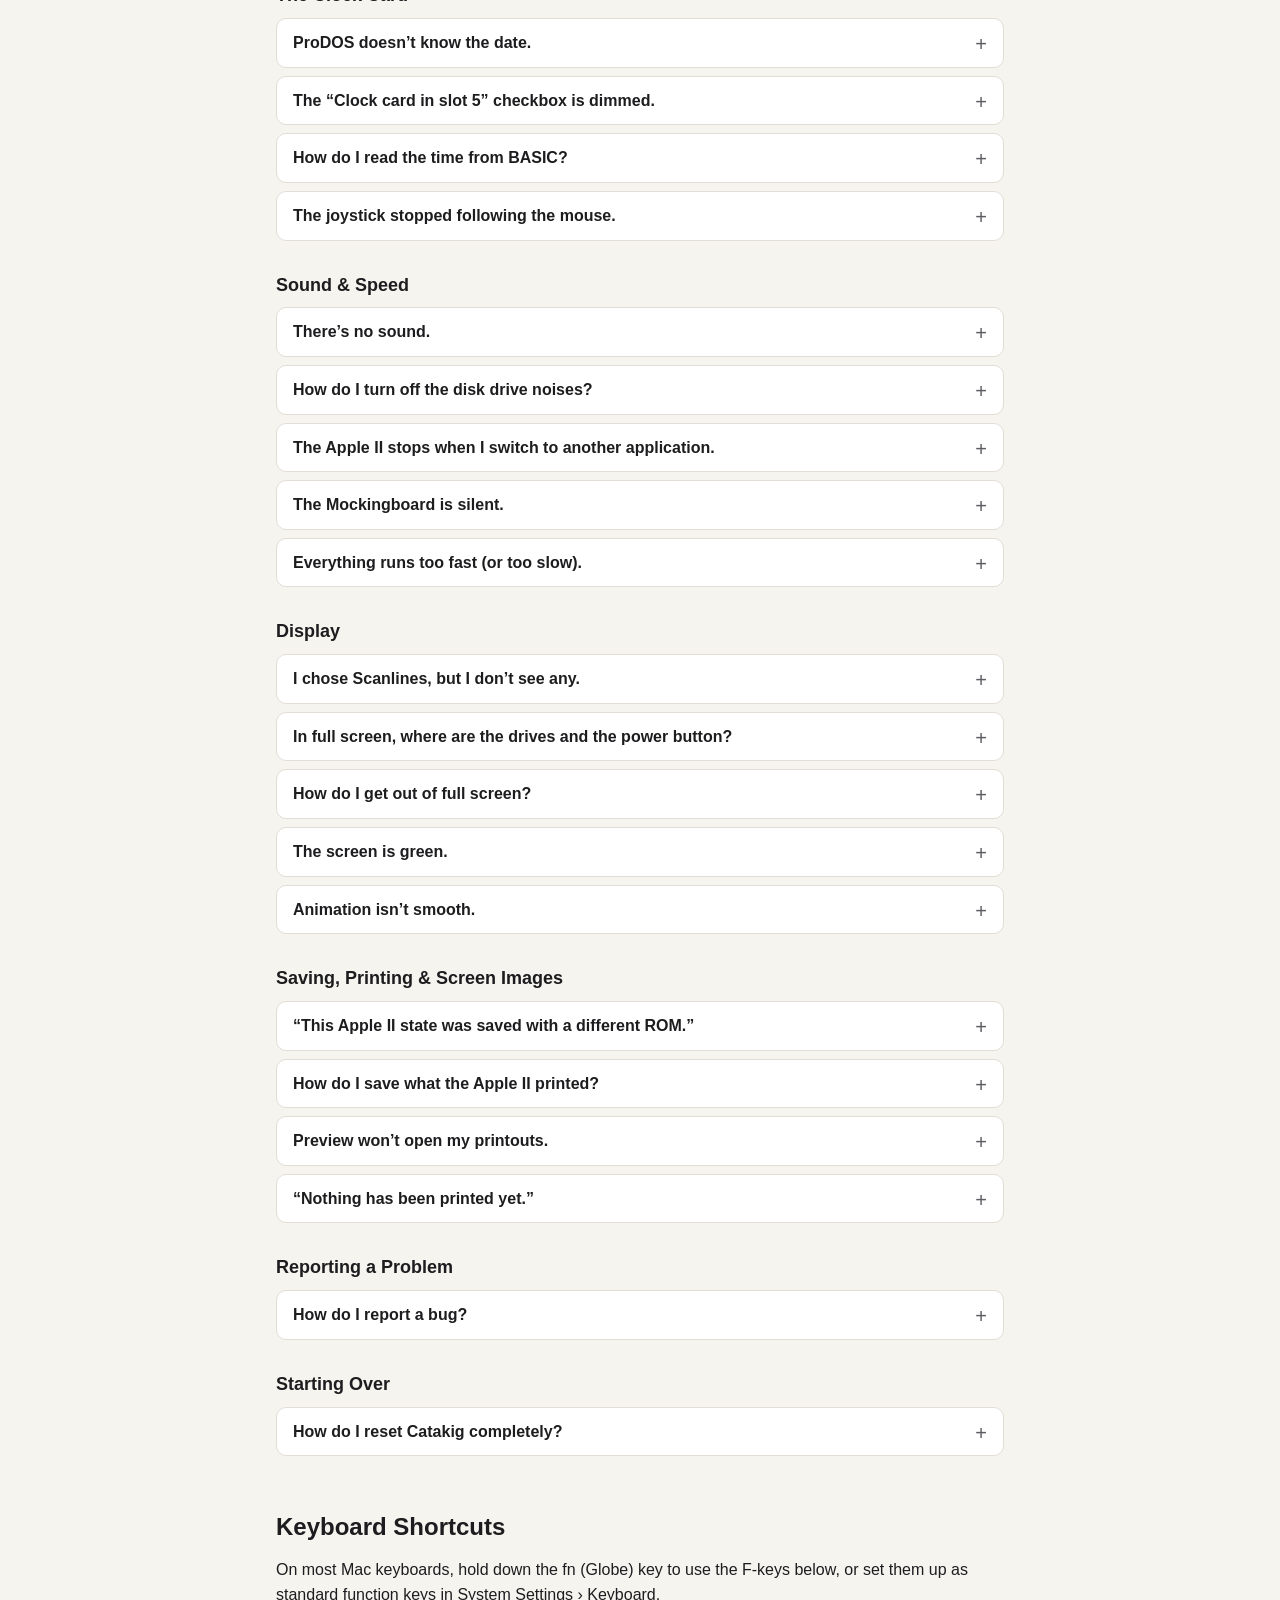
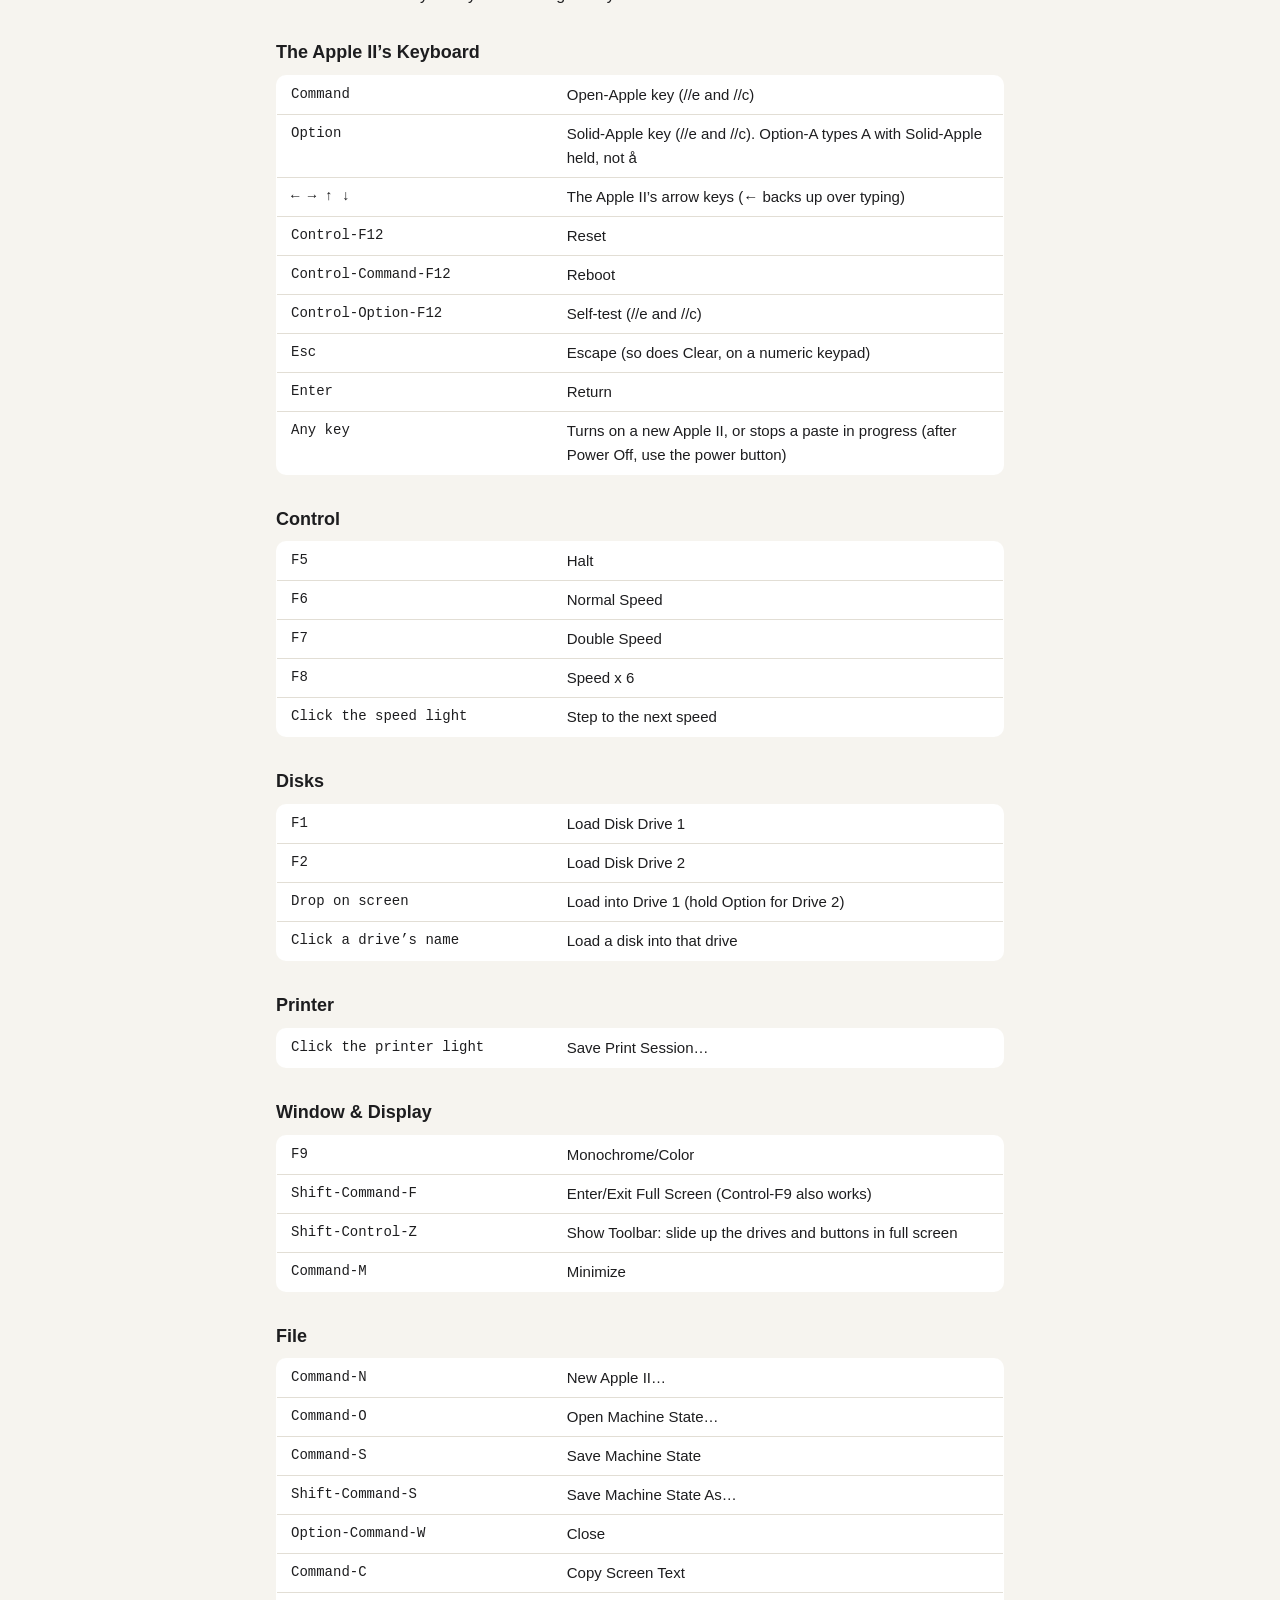
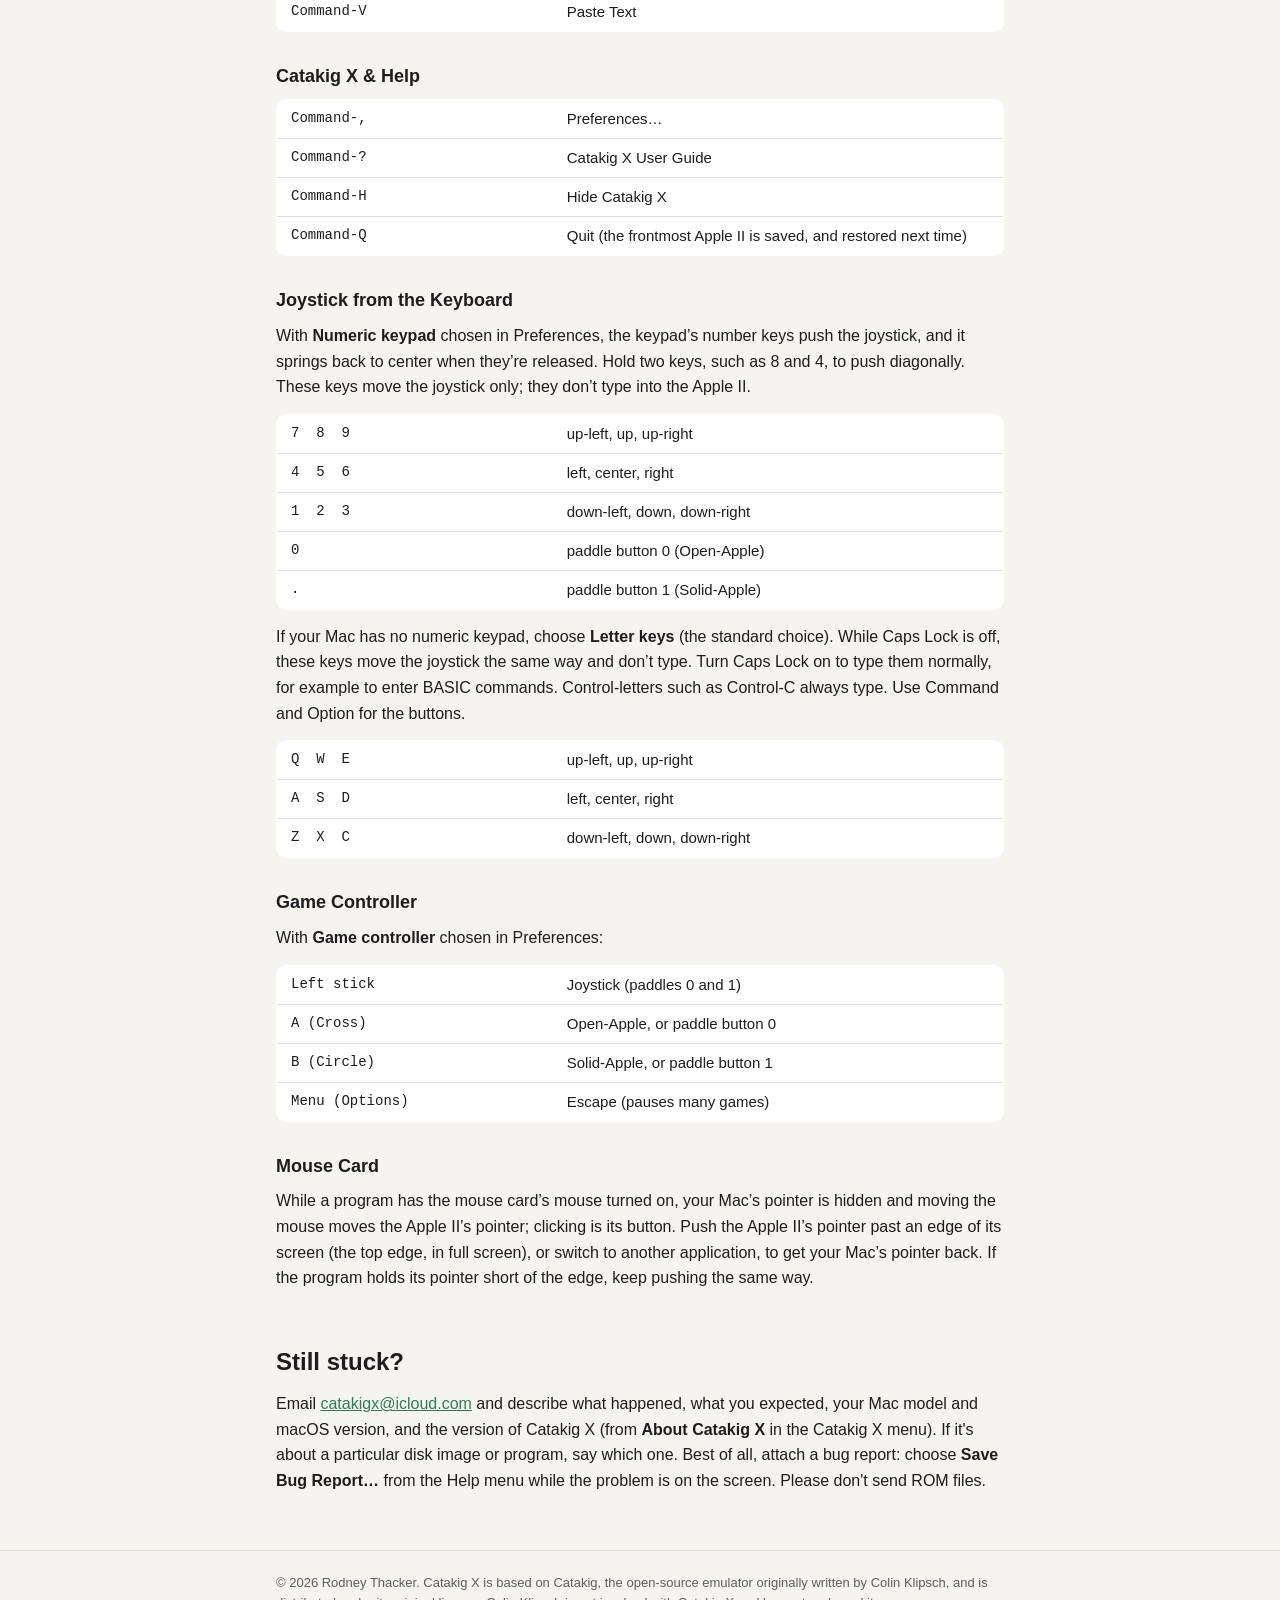
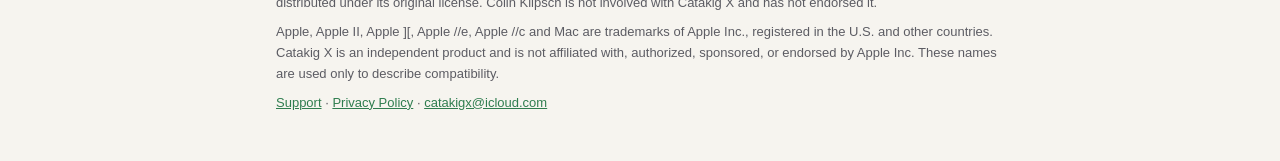
==== commit 68f7fe1f: "Support site: one-page Quick Start PDF Quick Start card on the home page, FAQ intro links it (build-" ====
--- a/docs/index.html
+++ b/docs/index.html
@@ -34,6 +34,11 @@
 
 <div class="cards">
   <div class="card">
+    <h3>Quick Start</h3>
+    <p>One page: your first Apple II, ROMs, disks, keys, joysticks and where to find help.</p>
+    <a class="button" href="Catakig-X-Quick-Start.pdf">Download PDF</a>
+  </div>
+  <div class="card">
     <h3>User Guide</h3>
     <p>Everything about setting up, disks, keyboard, joysticks, display, printing and more.</p>
     <a class="button" href="Catakig-X-User-Guide.pdf">Download PDF</a>
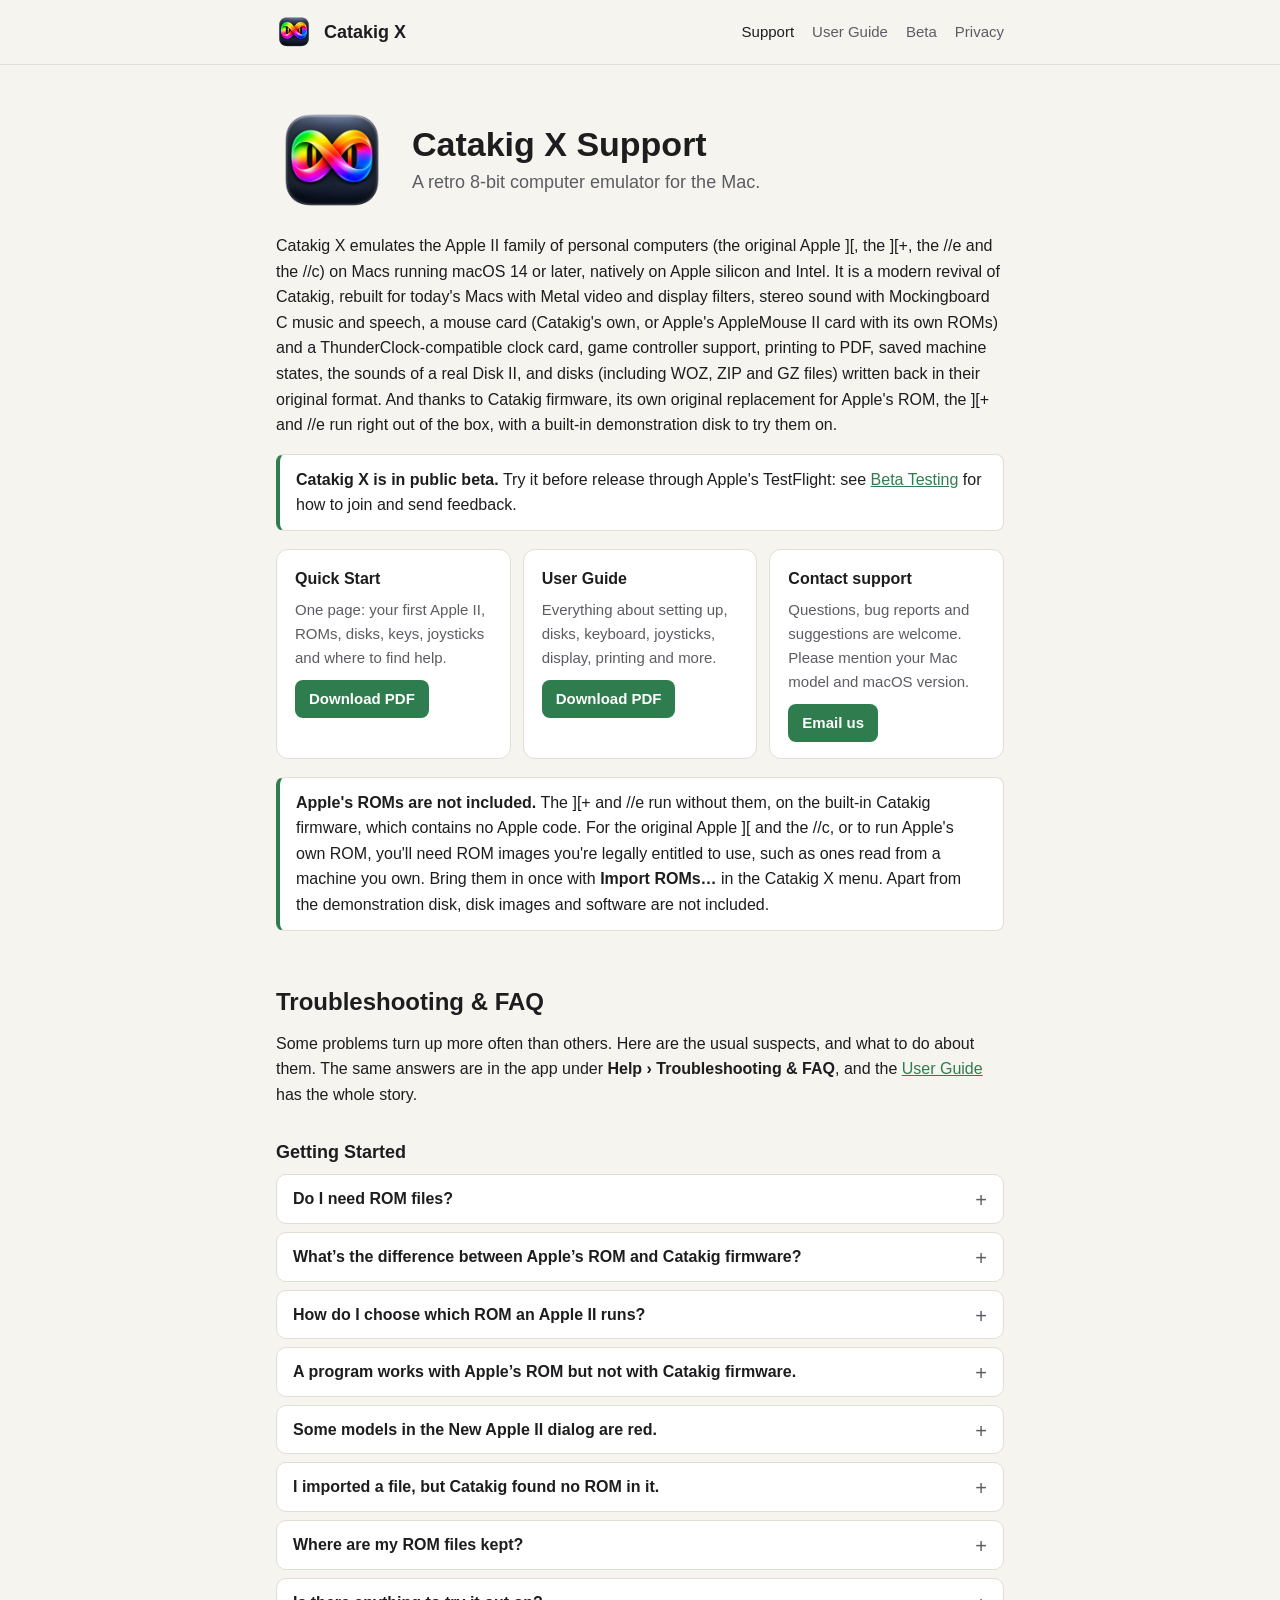
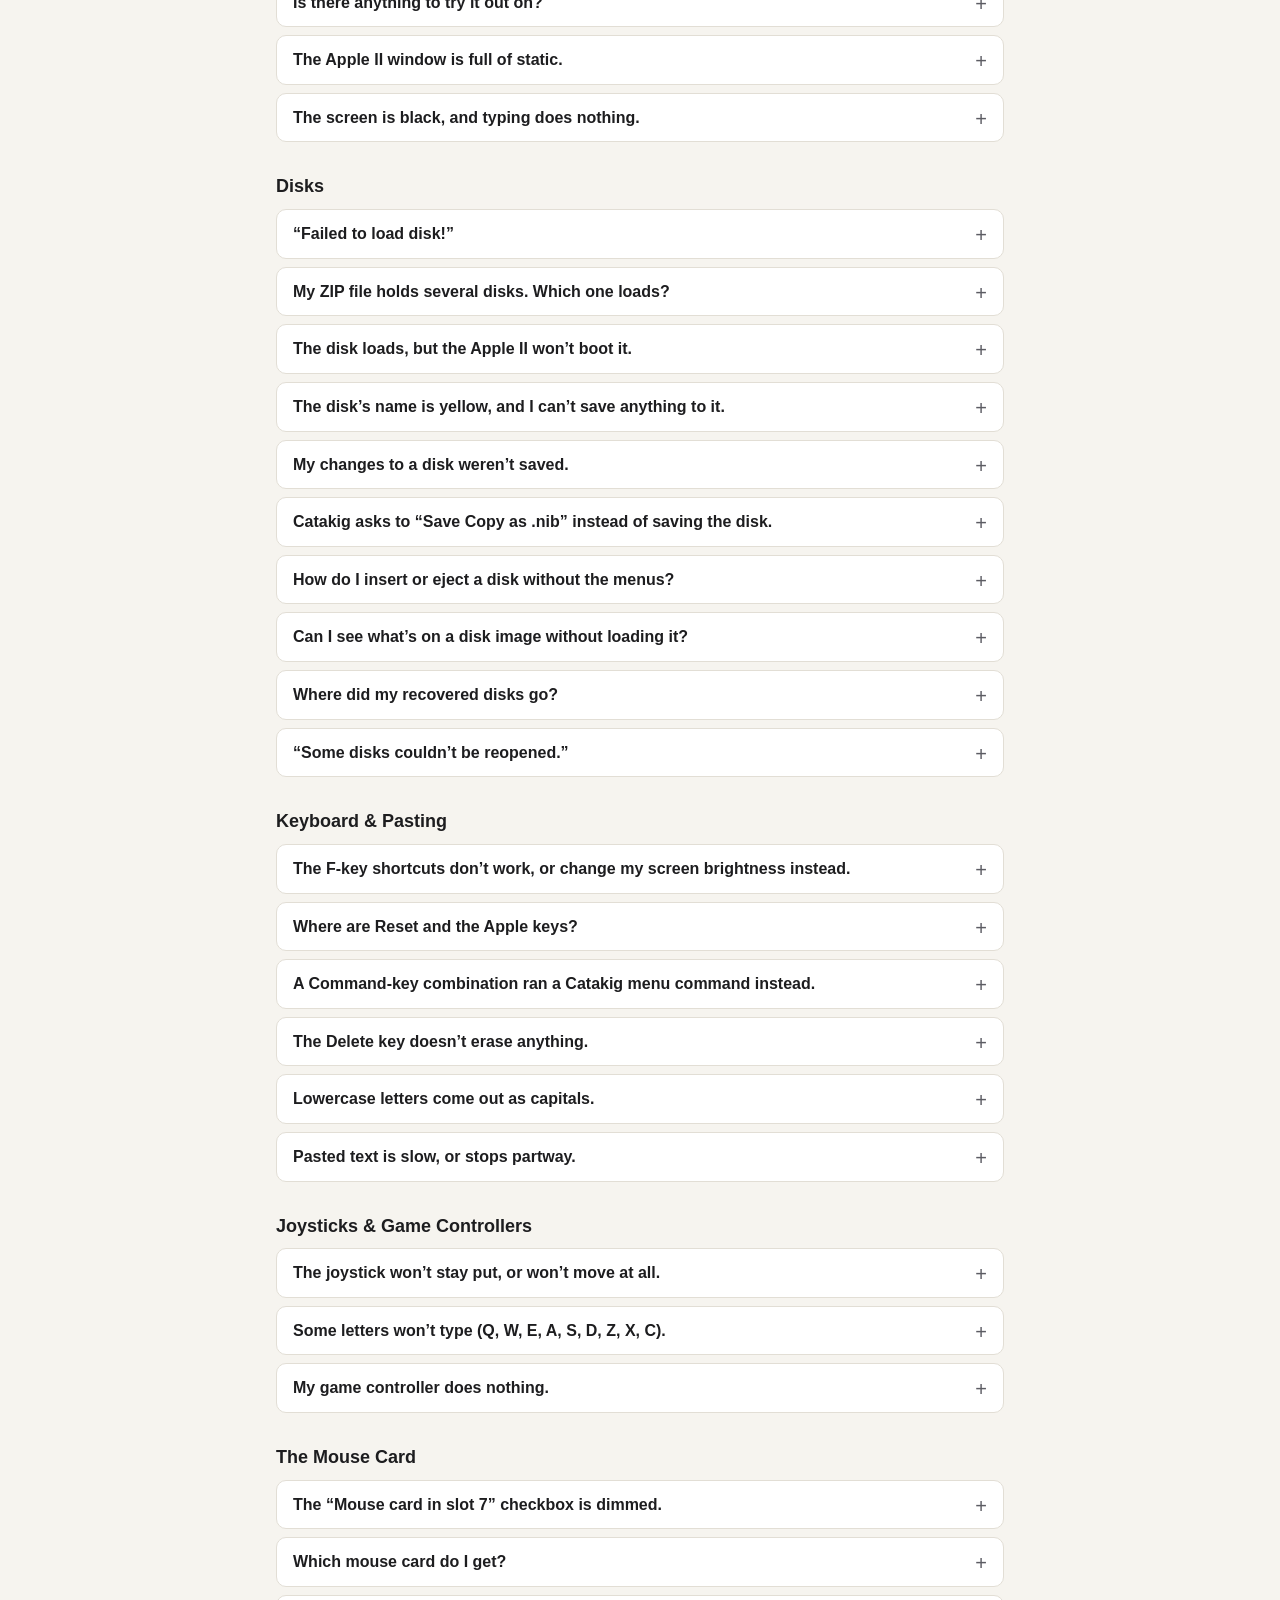
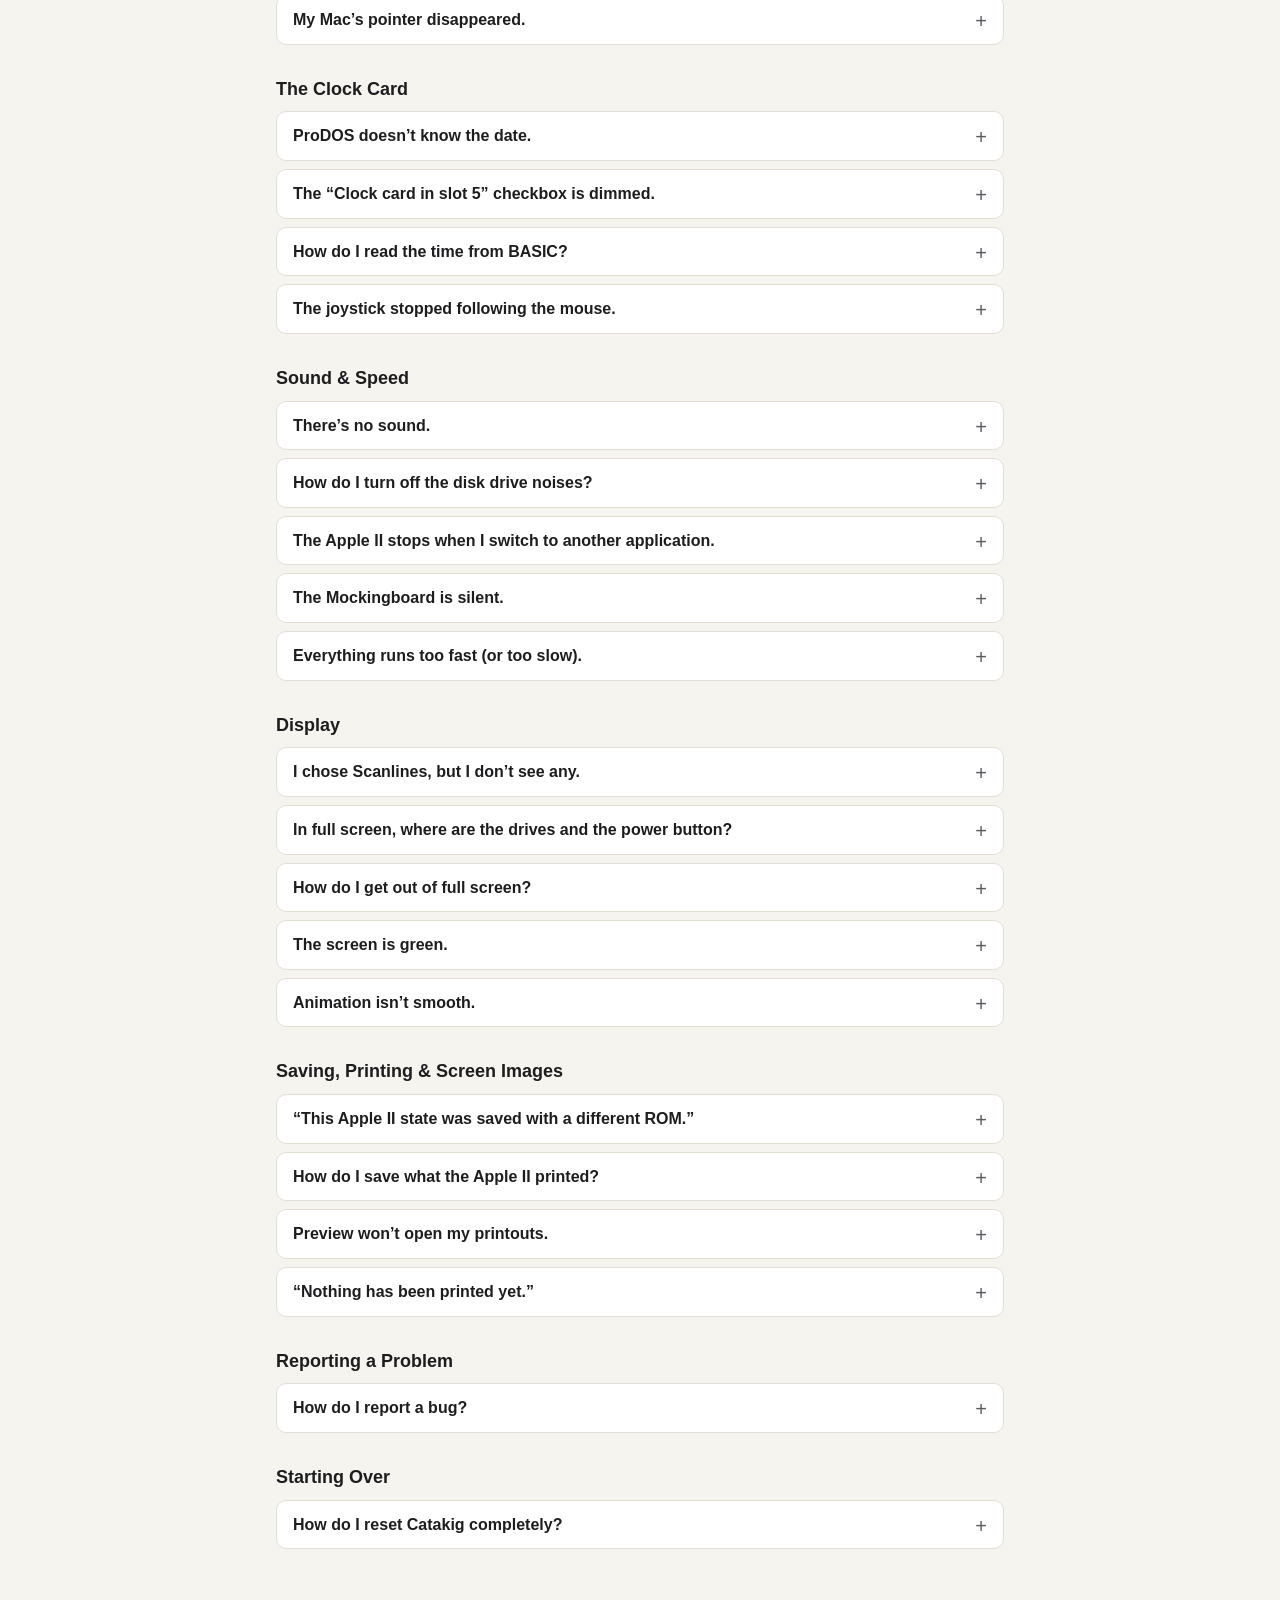
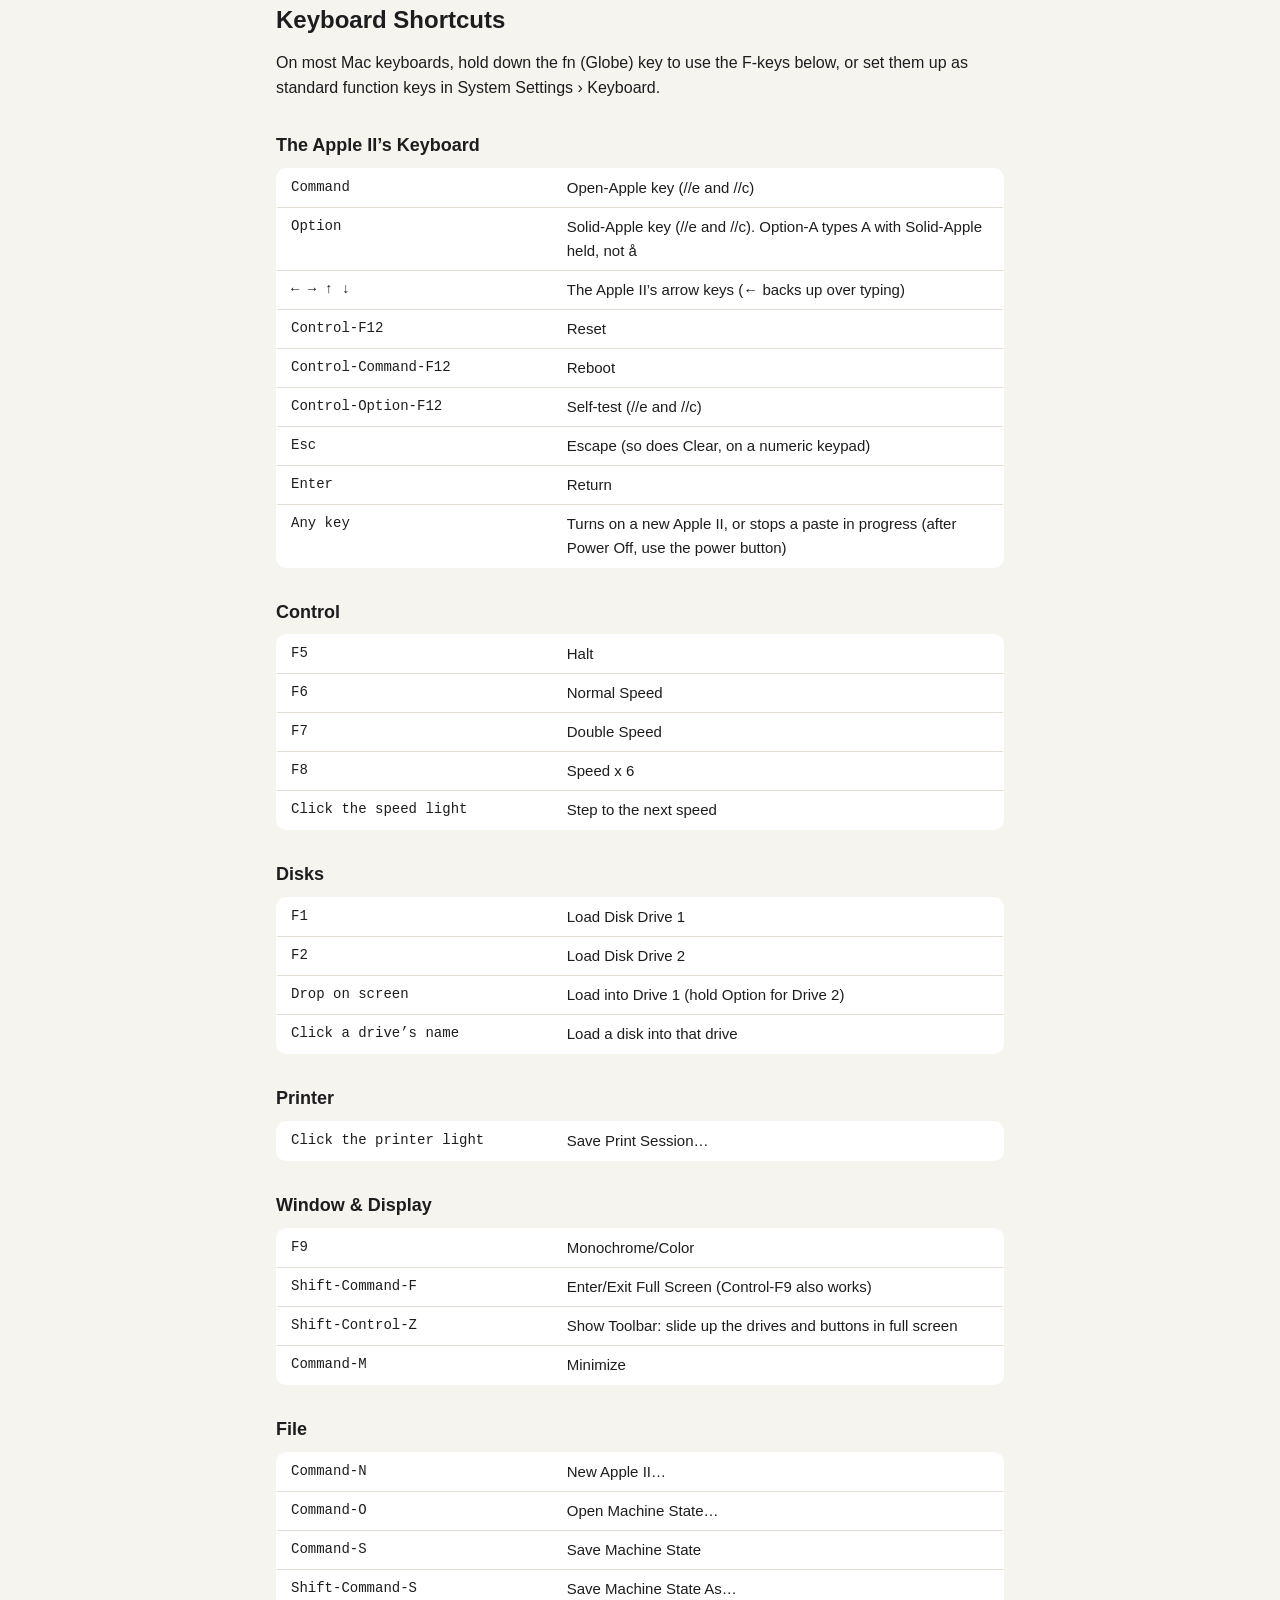
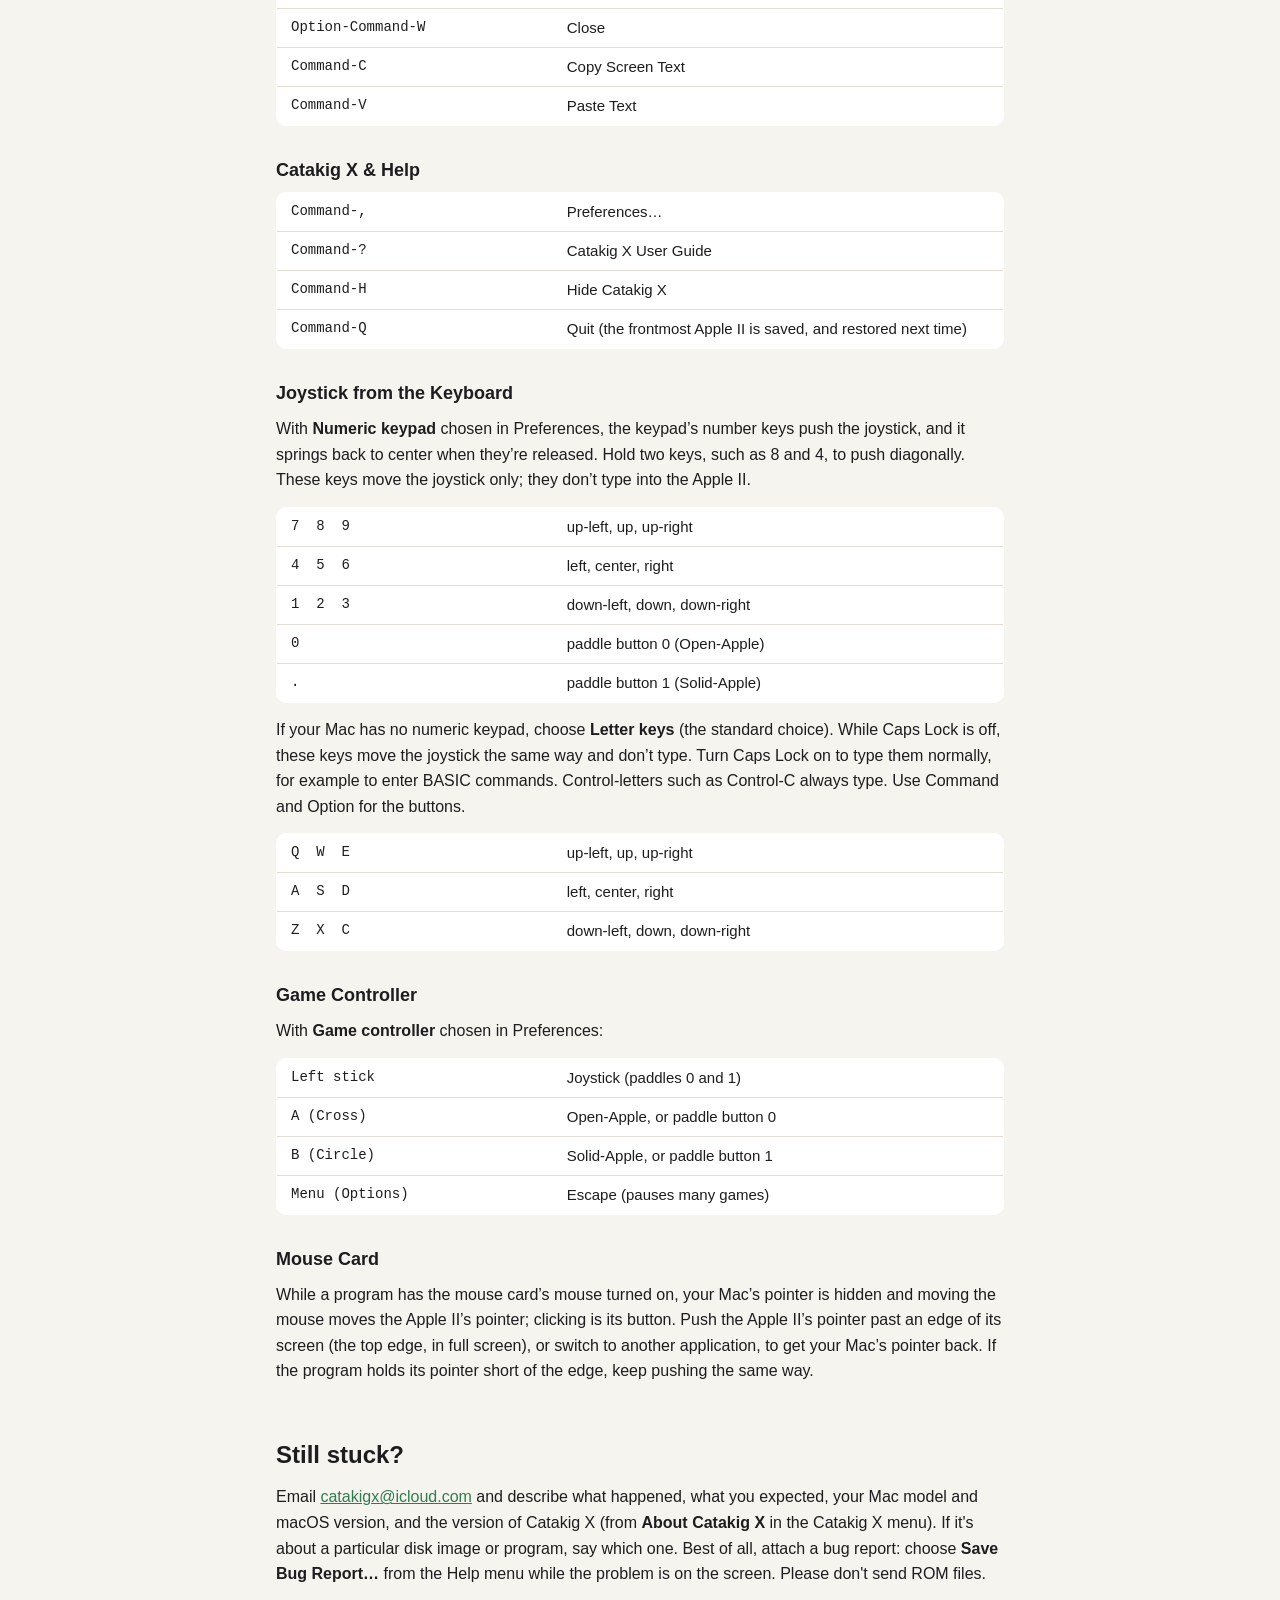
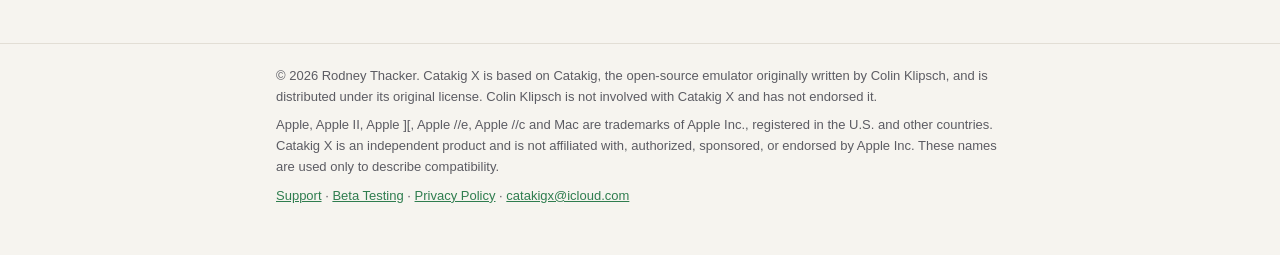
==== commit 6d96506a: "Support site: Beta Testing page and nav tab How to join the TestFlight beta, what to test, how to se" ====
--- a/docs/index.html
+++ b/docs/index.html
@@ -17,6 +17,7 @@
     <nav>
       <a href="./" aria-current="page">Support</a>
       <a href="Catakig-X-User-Guide.pdf">User Guide</a>
+      <a href="beta.html">Beta</a>
       <a href="privacy.html">Privacy</a>
     </nav>
   </div>
@@ -31,6 +32,10 @@
 </section>
 
 <p>Catakig X emulates the Apple II family of personal computers (the original <span class="nw">Apple ][</span>, the <span class="nw">][+</span>, the <span class="nw">//e</span> and the <span class="nw">//c</span>) on Macs running macOS 14 or later, natively on Apple silicon and Intel. It is a modern revival of Catakig, rebuilt for today's Macs with Metal video and display filters, stereo sound with Mockingboard C music and speech, a mouse card (Catakig's own, or Apple's AppleMouse II card with its own ROMs) and a ThunderClock-compatible clock card, game controller support, printing to PDF, saved machine states, the sounds of a real Disk II, and disks (including WOZ, ZIP and GZ files) written back in their original format. And thanks to Catakig firmware, its own original replacement for Apple's ROM, the <span class="nw">][+</span> and <span class="nw">//e</span> run right out of the box, with a built-in demonstration disk to try them on.</p>
+
+<div class="note">
+  <p style="margin:0"><strong>Catakig X is in public beta.</strong> Try it before release through Apple's TestFlight: see <a href="beta.html">Beta Testing</a> for how to join and send feedback.</p>
+</div>
 
 <div class="cards">
   <div class="card">
@@ -749,7 +754,7 @@
   <div class="wrap">
     <p>© 2026 Rodney Thacker. Catakig X is based on Catakig, the open-source emulator originally written by Colin Klipsch, and is distributed under its original license. Colin Klipsch is not involved with Catakig X and has not endorsed it.</p>
     <p>Apple, Apple II, Apple ][, Apple //e, Apple //c and Mac are trademarks of Apple Inc., registered in the U.S. and other countries. Catakig X is an independent product and is not affiliated with, authorized, sponsored, or endorsed by Apple Inc. These names are used only to describe compatibility.</p>
-    <p><a href="./">Support</a> · <a href="privacy.html">Privacy Policy</a> · <a href="mailto:catakigx@icloud.com">catakigx@icloud.com</a></p>
+    <p><a href="./">Support</a> · <a href="beta.html">Beta Testing</a> · <a href="privacy.html">Privacy Policy</a> · <a href="mailto:catakigx@icloud.com">catakigx@icloud.com</a></p>
   </div>
 </footer>
 </body>
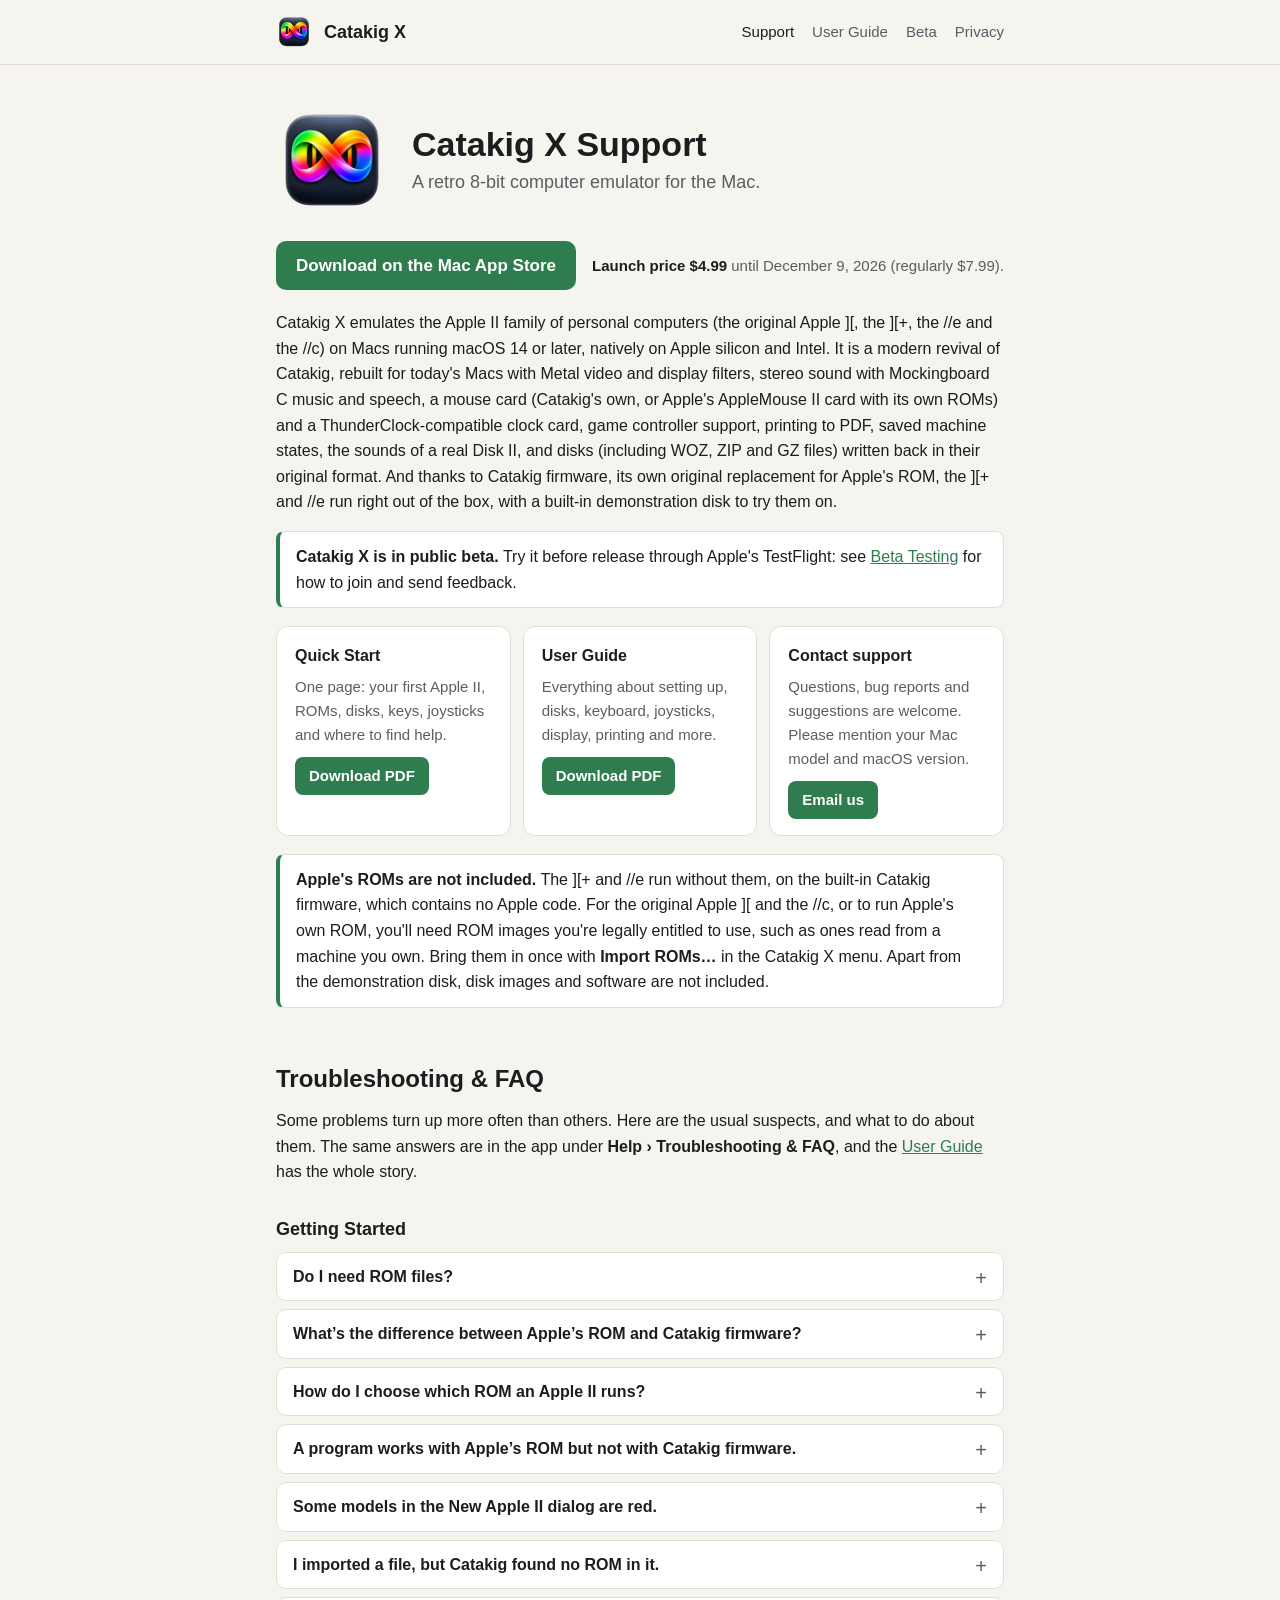
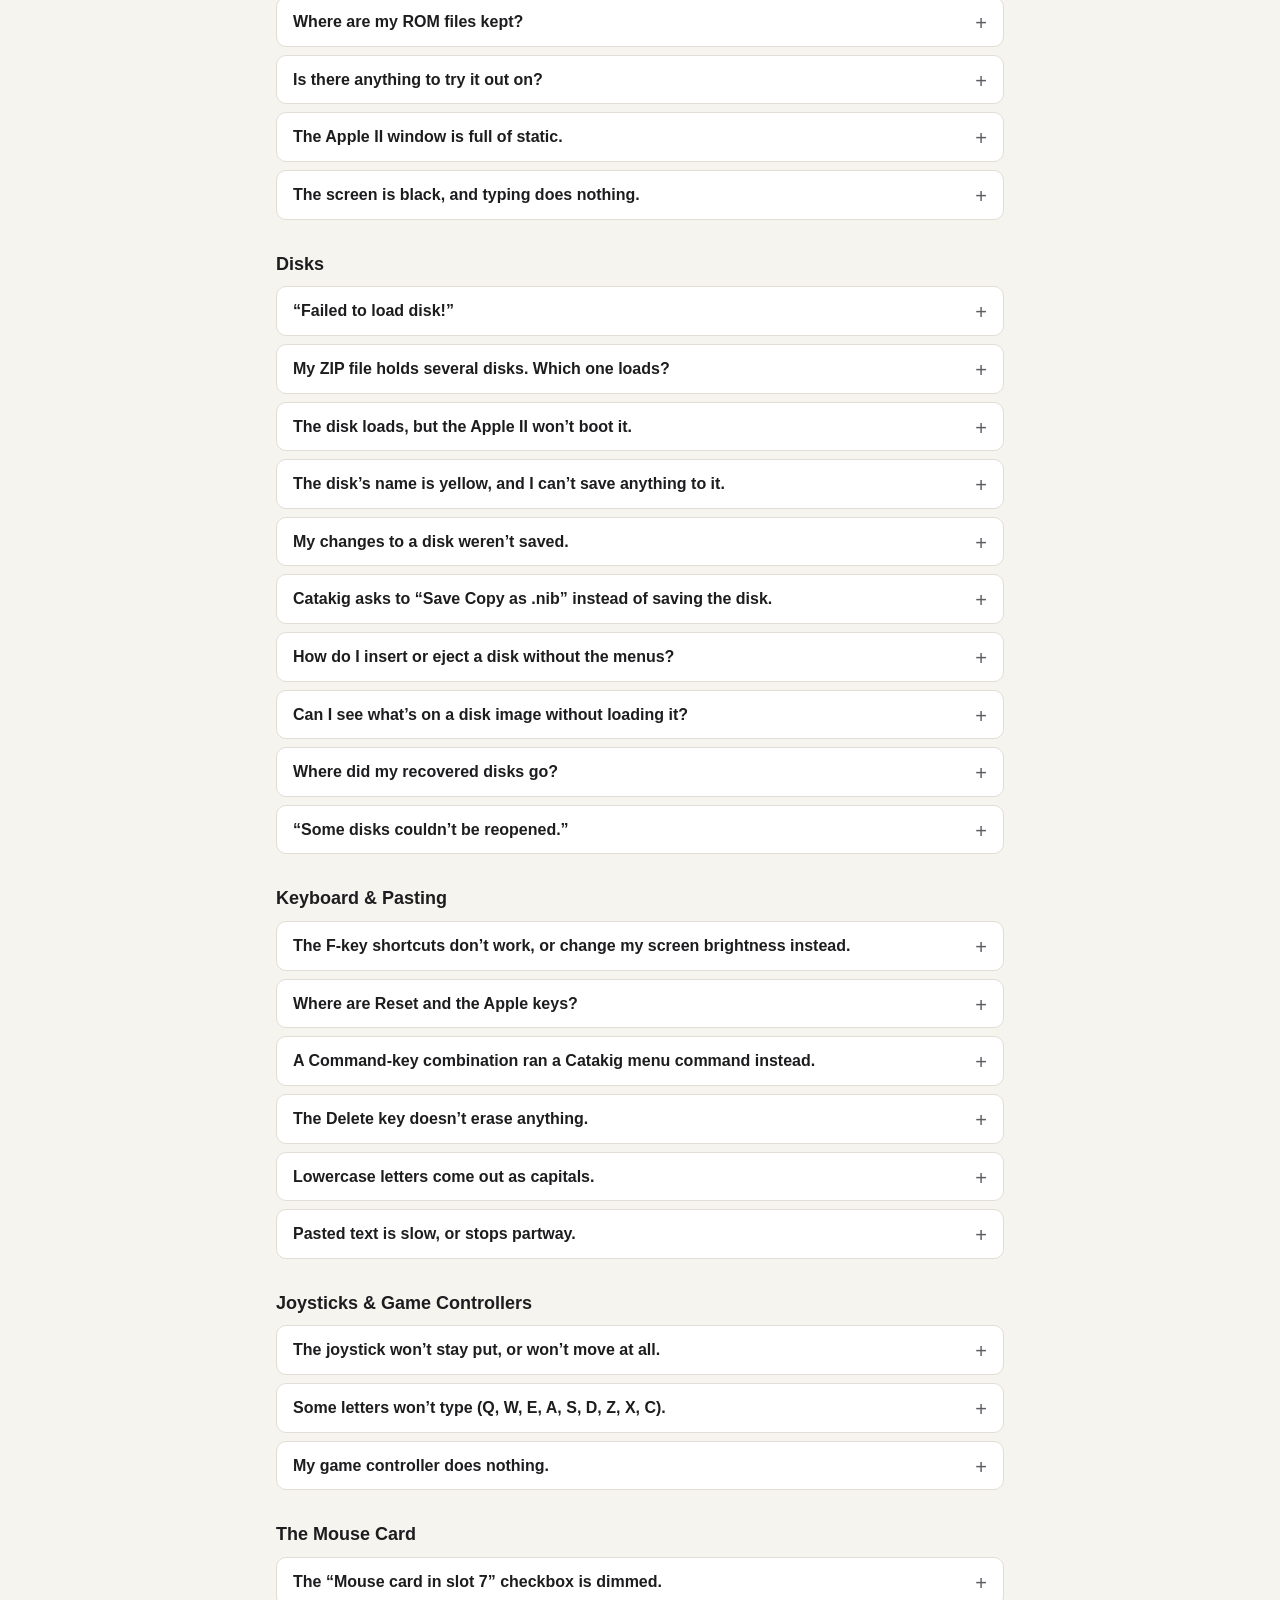
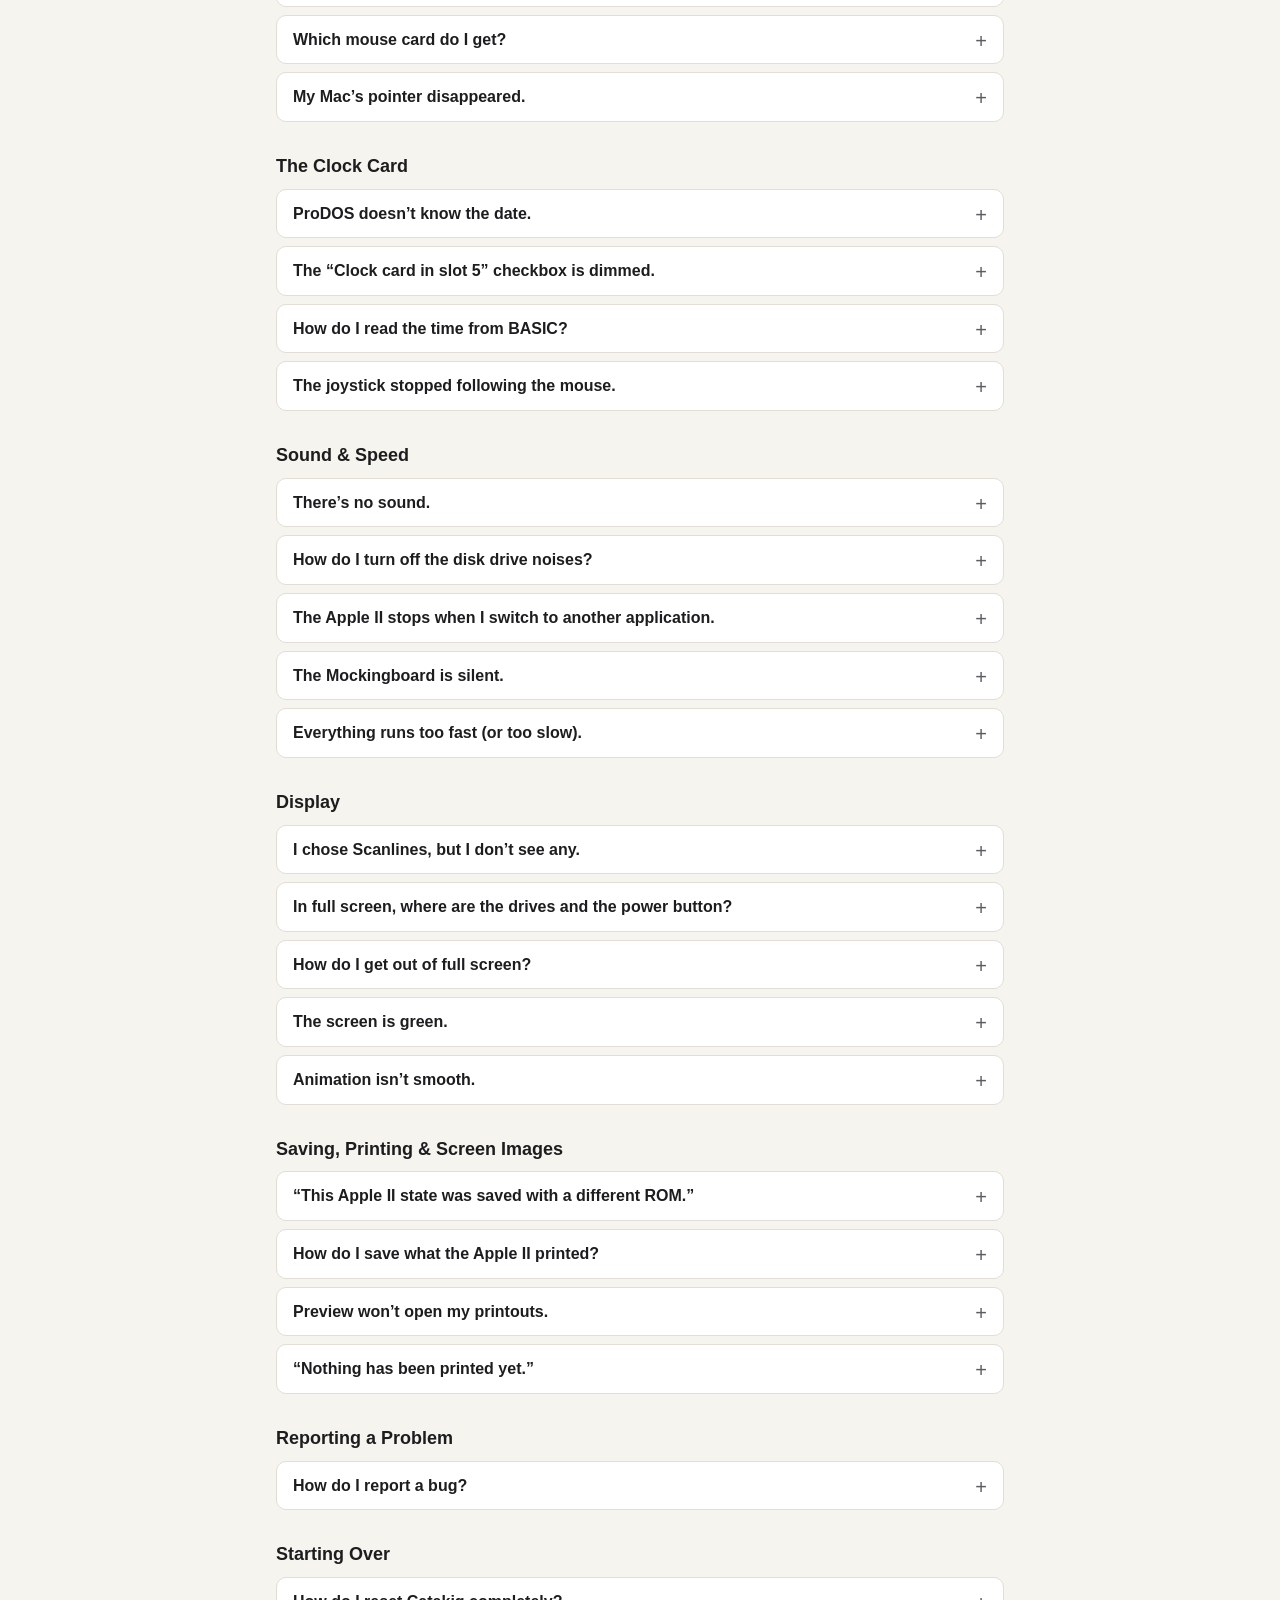
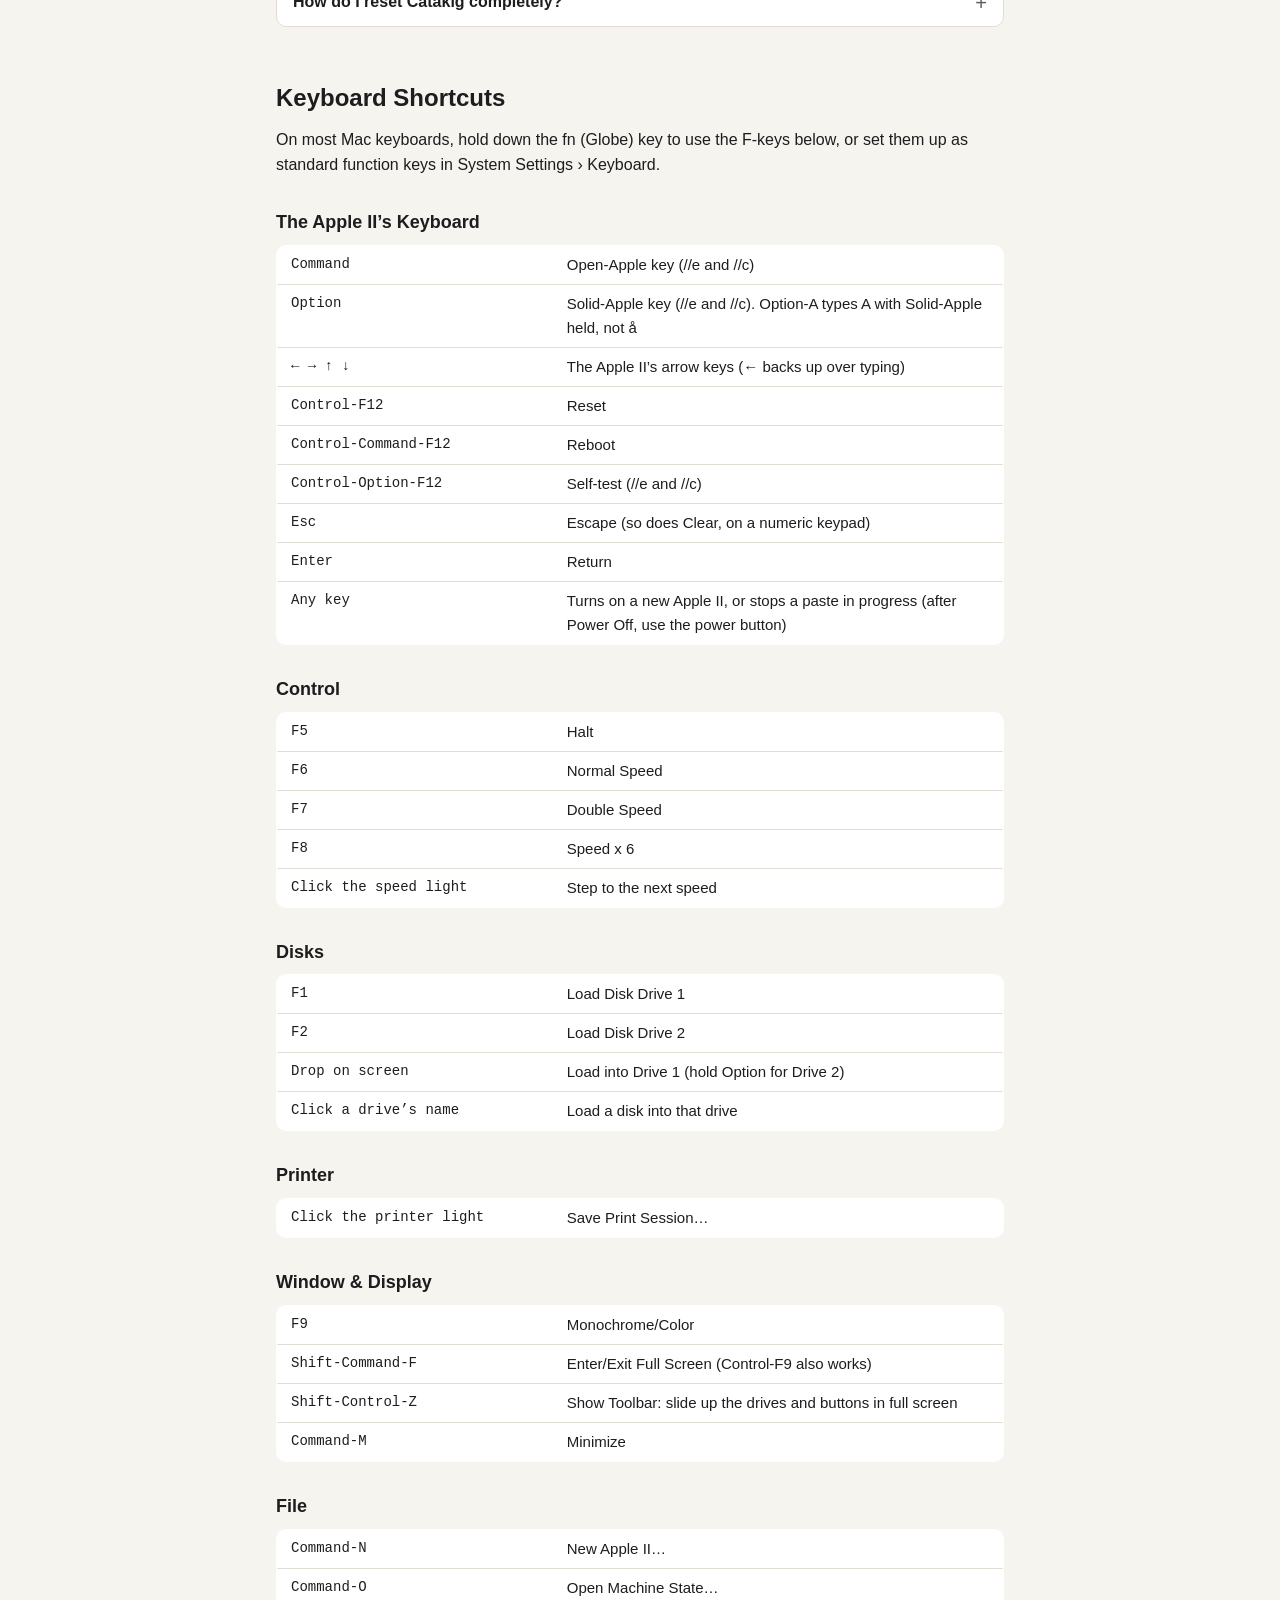
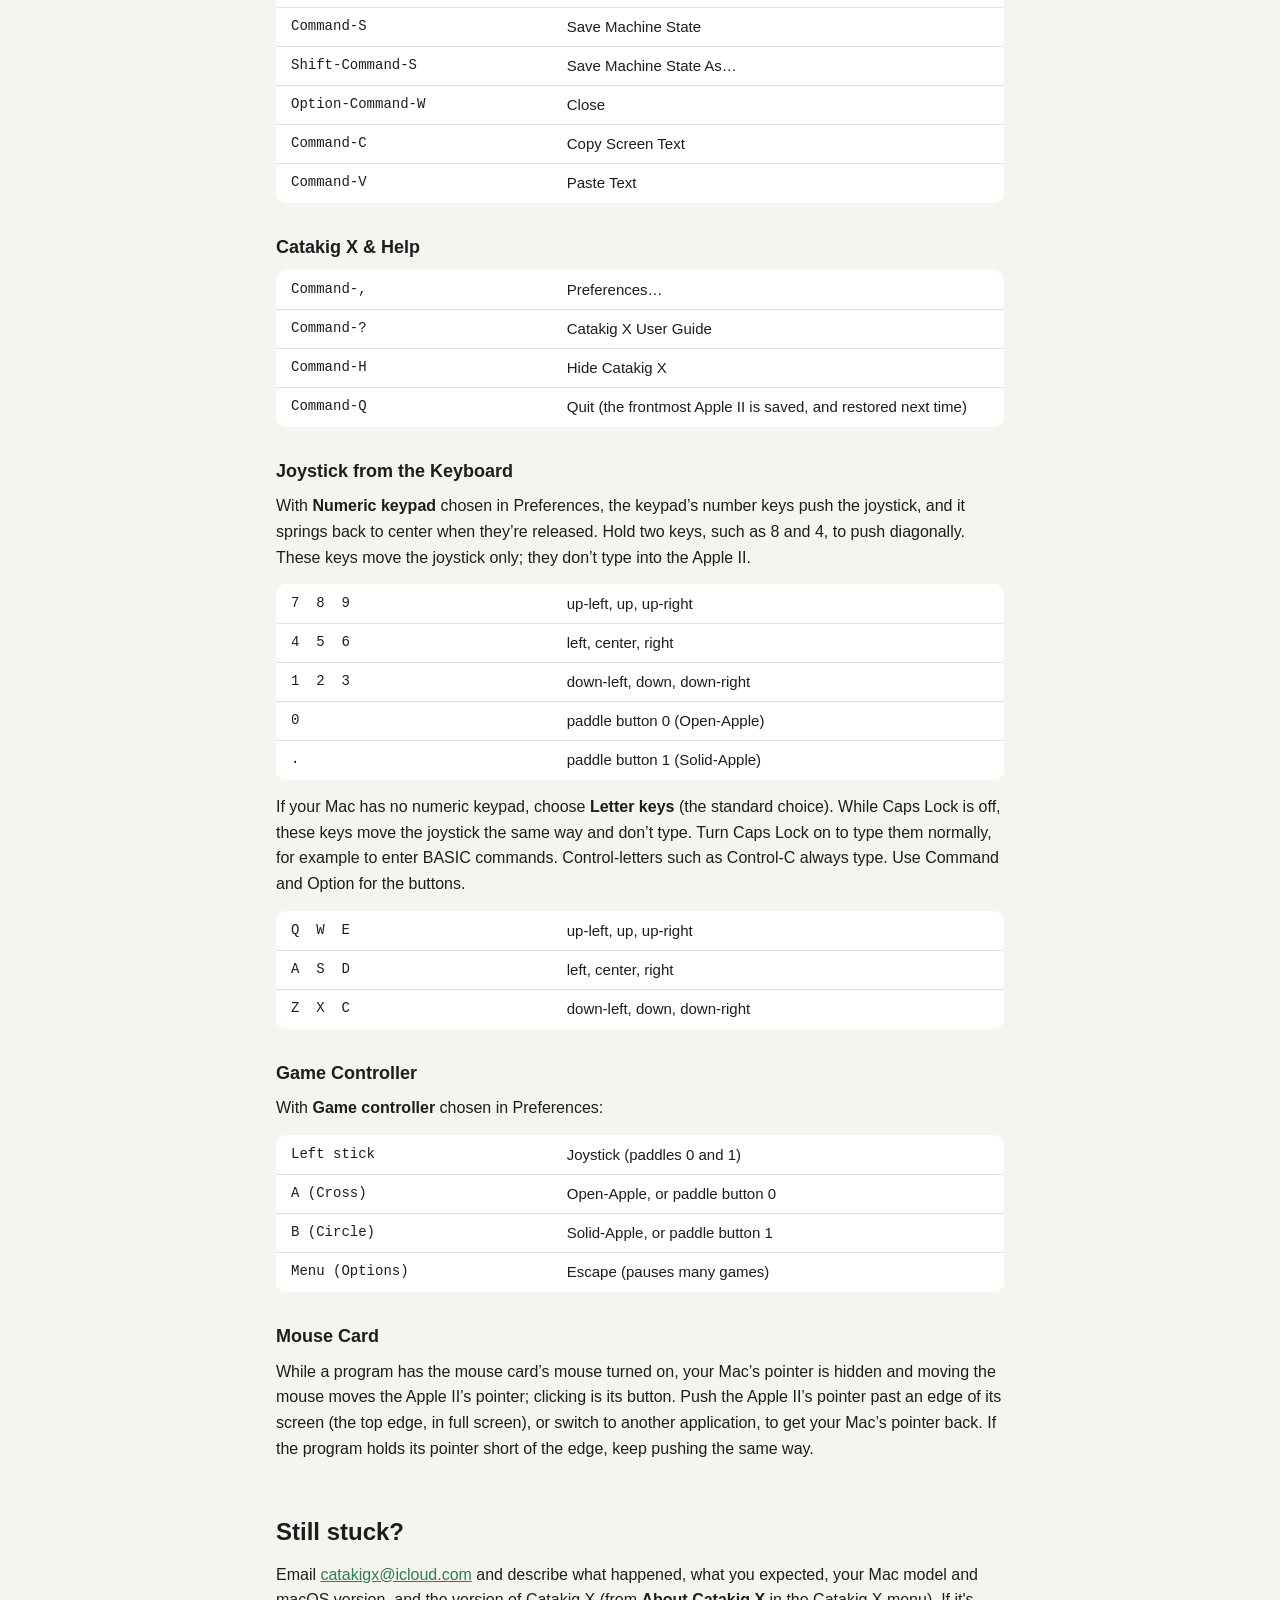
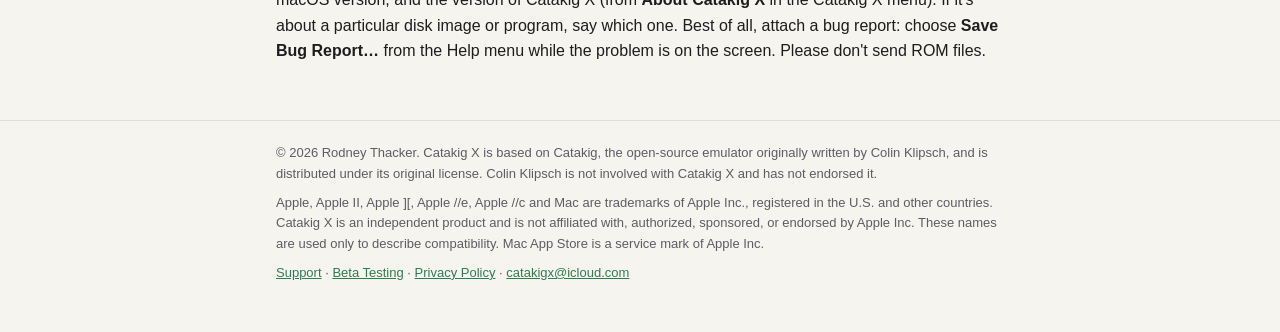
==== commit cd5aac85: "Support site: Mac App Store download button and launch price The launch price line hides itself afte" ====
--- a/docs/index.html
+++ b/docs/index.html
@@ -31,6 +31,16 @@
   </div>
 </section>
 
+<div class="get">
+  <a class="button big" href="https://apps.apple.com/us/app/catakig-x/id6828658053">Download on the Mac App Store</a>
+  <!-- LAUNCH-PRICE:BEGIN  Launch price ends December 9, 2026. The script hides it after that date; delete this block (and the script below) whenever convenient. -->
+  <p class="price" id="launch-price"><strong>Launch price $4.99</strong> until December 9, 2026 (regularly $7.99).</p>
+  <script>
+    if (new Date() >= new Date("2026-12-10T00:00:00-08:00")) document.getElementById("launch-price").hidden = true;
+  </script>
+  <!-- LAUNCH-PRICE:END -->
+</div>
+
 <p>Catakig X emulates the Apple II family of personal computers (the original <span class="nw">Apple ][</span>, the <span class="nw">][+</span>, the <span class="nw">//e</span> and the <span class="nw">//c</span>) on Macs running macOS 14 or later, natively on Apple silicon and Intel. It is a modern revival of Catakig, rebuilt for today's Macs with Metal video and display filters, stereo sound with Mockingboard C music and speech, a mouse card (Catakig's own, or Apple's AppleMouse II card with its own ROMs) and a ThunderClock-compatible clock card, game controller support, printing to PDF, saved machine states, the sounds of a real Disk II, and disks (including WOZ, ZIP and GZ files) written back in their original format. And thanks to Catakig firmware, its own original replacement for Apple's ROM, the <span class="nw">][+</span> and <span class="nw">//e</span> run right out of the box, with a built-in demonstration disk to try them on.</p>
 
 <div class="note">
@@ -753,7 +763,7 @@
 <footer class="site">
   <div class="wrap">
     <p>© 2026 Rodney Thacker. Catakig X is based on Catakig, the open-source emulator originally written by Colin Klipsch, and is distributed under its original license. Colin Klipsch is not involved with Catakig X and has not endorsed it.</p>
-    <p>Apple, Apple II, Apple ][, Apple //e, Apple //c and Mac are trademarks of Apple Inc., registered in the U.S. and other countries. Catakig X is an independent product and is not affiliated with, authorized, sponsored, or endorsed by Apple Inc. These names are used only to describe compatibility.</p>
+    <p>Apple, Apple II, Apple ][, Apple //e, Apple //c and Mac are trademarks of Apple Inc., registered in the U.S. and other countries. Catakig X is an independent product and is not affiliated with, authorized, sponsored, or endorsed by Apple Inc. These names are used only to describe compatibility. Mac App Store is a service mark of Apple Inc.</p>
     <p><a href="./">Support</a> · <a href="beta.html">Beta Testing</a> · <a href="privacy.html">Privacy Policy</a> · <a href="mailto:catakigx@icloud.com">catakigx@icloud.com</a></p>
   </div>
 </footer>
--- a/docs/style.css
+++ b/docs/style.css
@@ -56,6 +56,11 @@
 .card p { margin: 0 0 10px; font-size: 15px; color: var(--muted); }
 .button { display: inline-block; background: var(--accent); color: var(--accent-ink); text-decoration: none; font-weight: 600; font-size: 15px; padding: 7px 14px; border-radius: 8px; }
 
+.get { display: flex; flex-wrap: wrap; align-items: center; gap: 10px 16px; margin: 8px 0 20px; }
+.button.big { font-size: 17px; padding: 11px 20px; border-radius: 10px; }
+.get .price { margin: 0; color: var(--muted); font-size: 15px; }
+.get .price strong { color: var(--text); }
+
 .note { background: var(--surface); border: 1px solid var(--line); border-left: 4px solid var(--accent); border-radius: 8px; padding: 12px 16px; margin: 16px 0; }
 
 .faq-group { margin-top: 30px; }
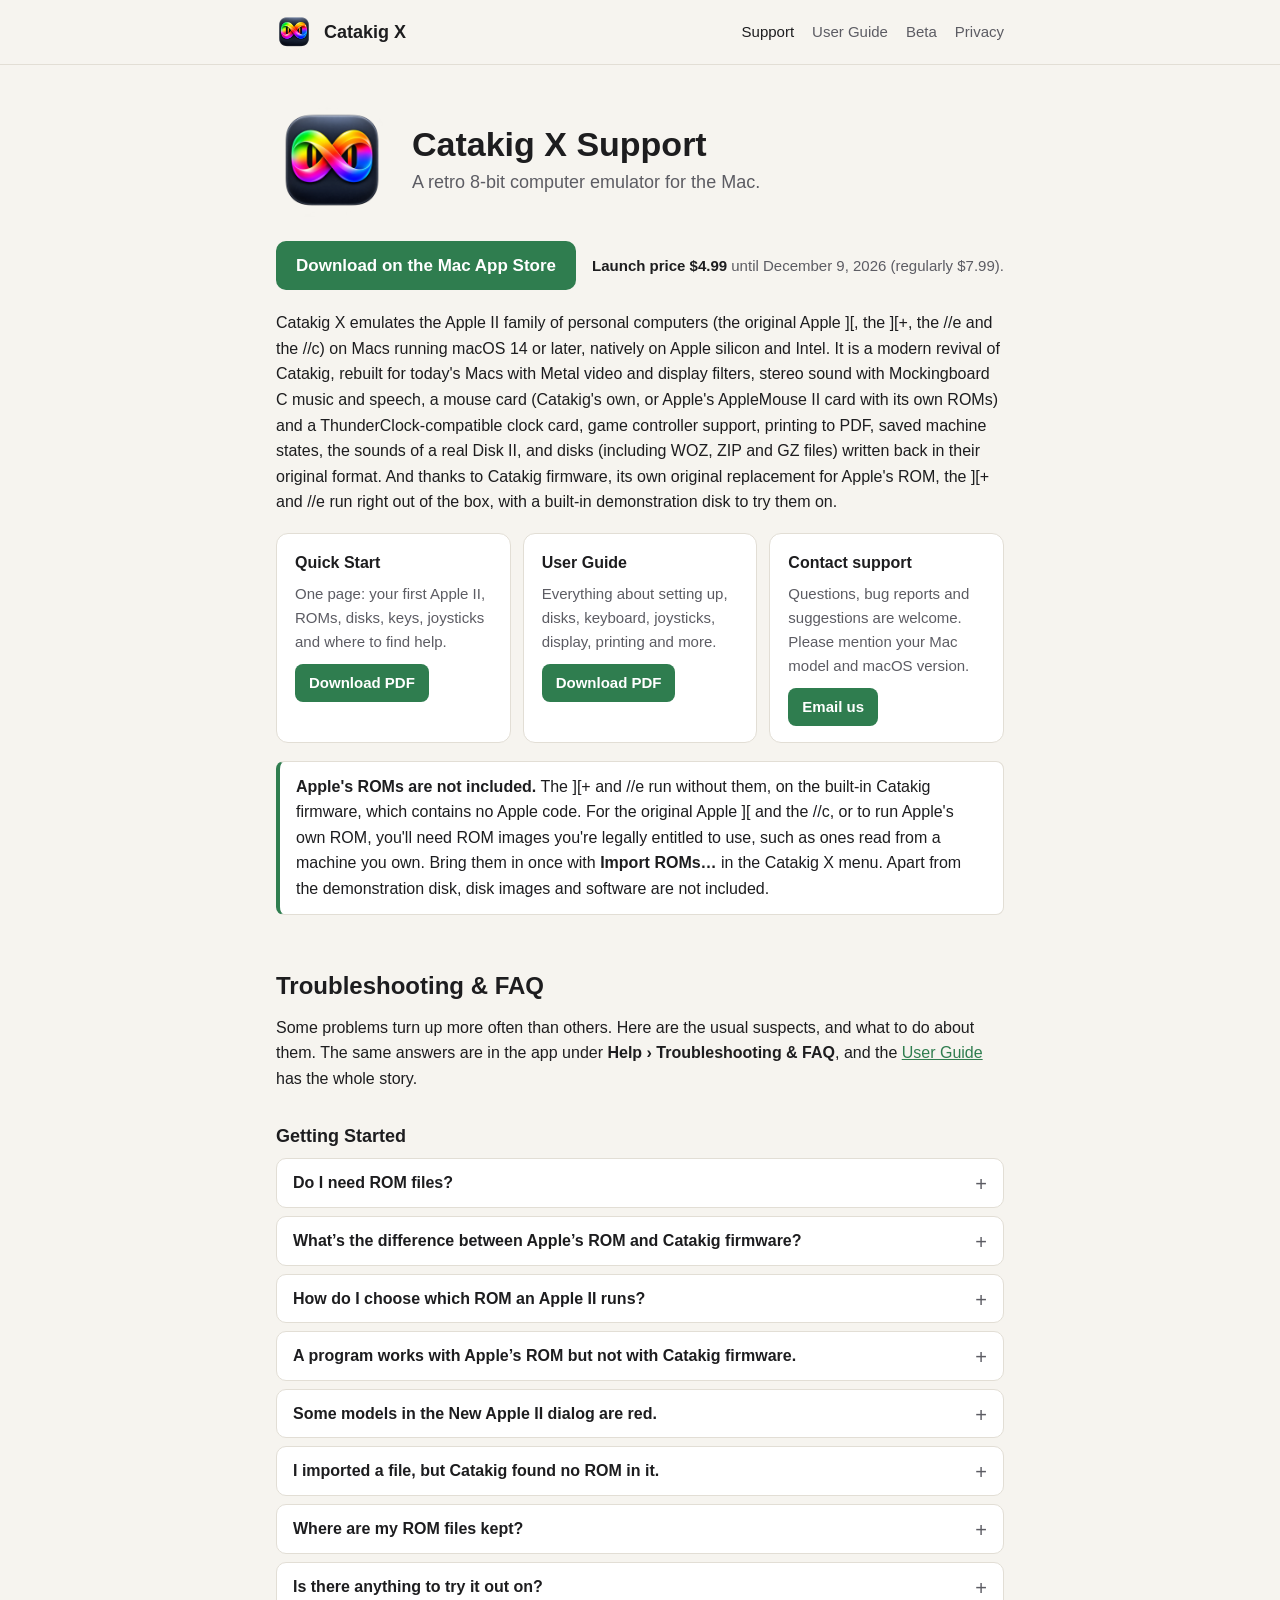
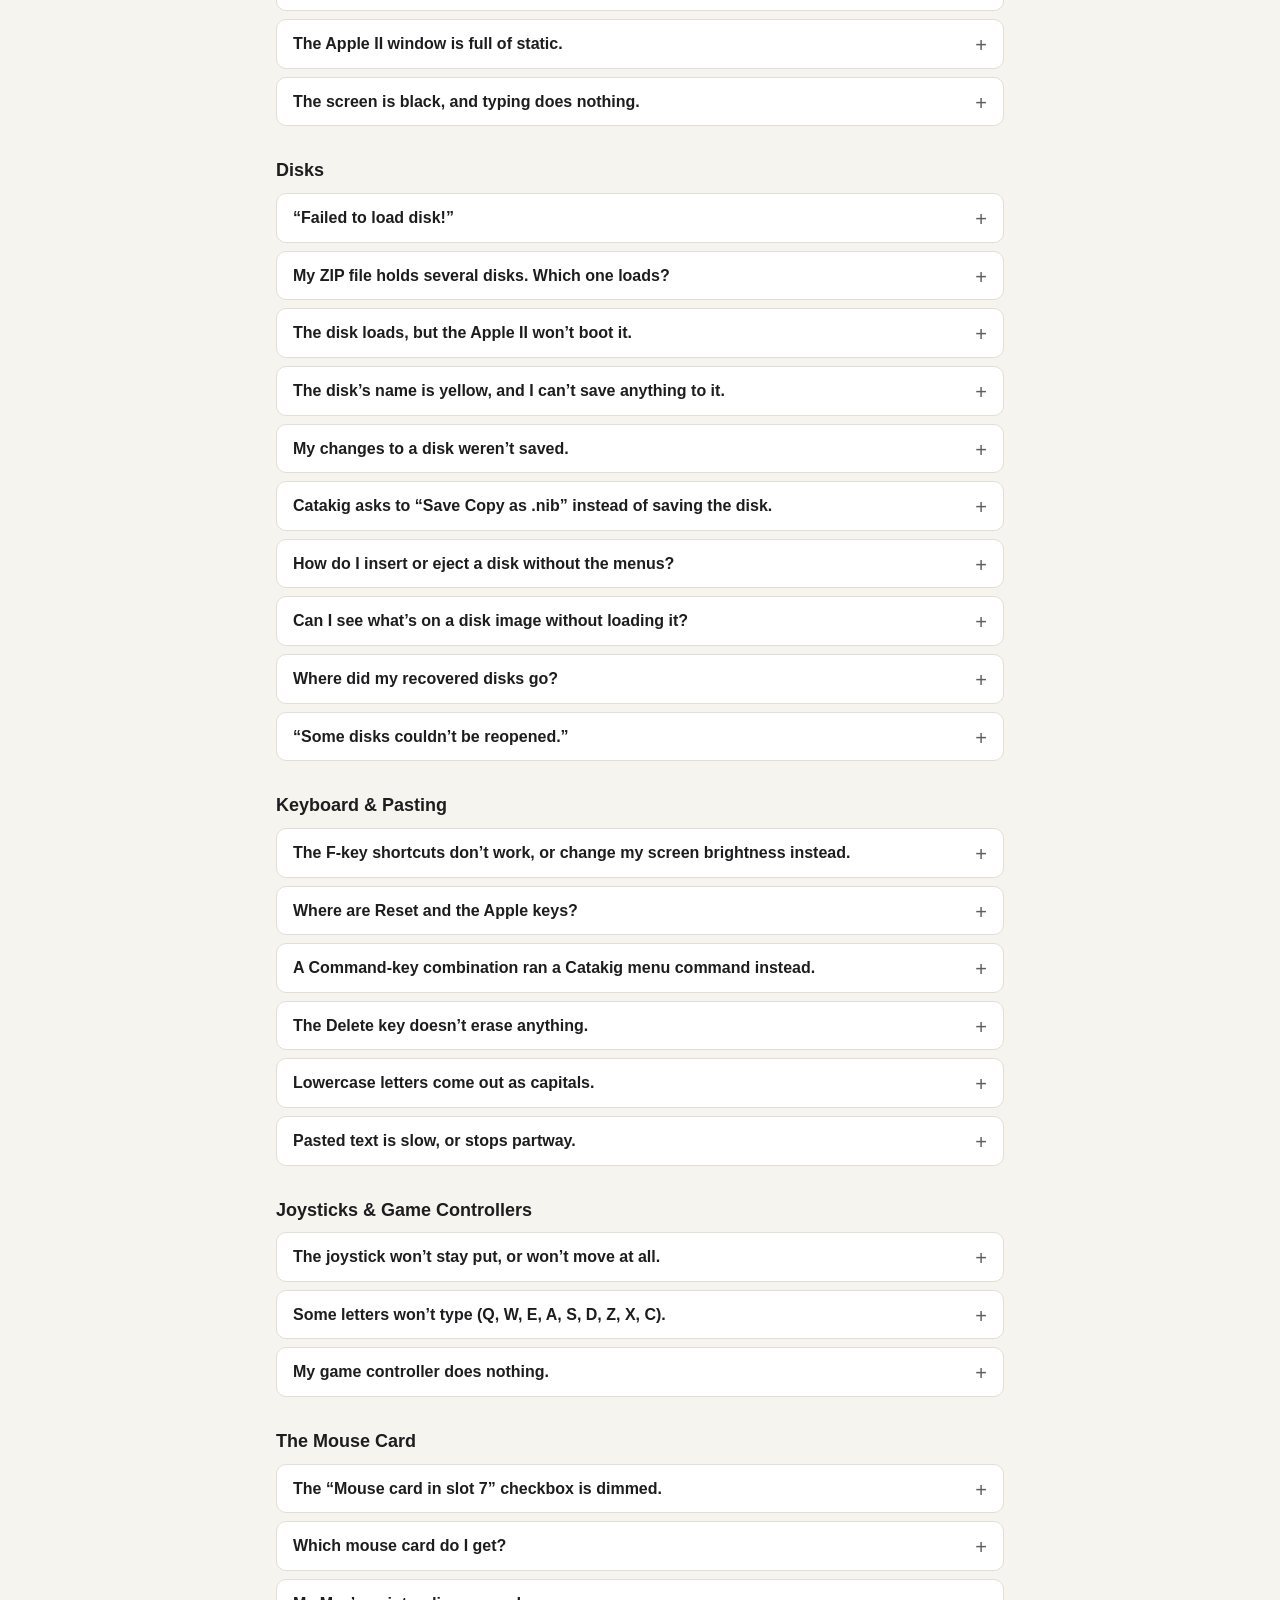
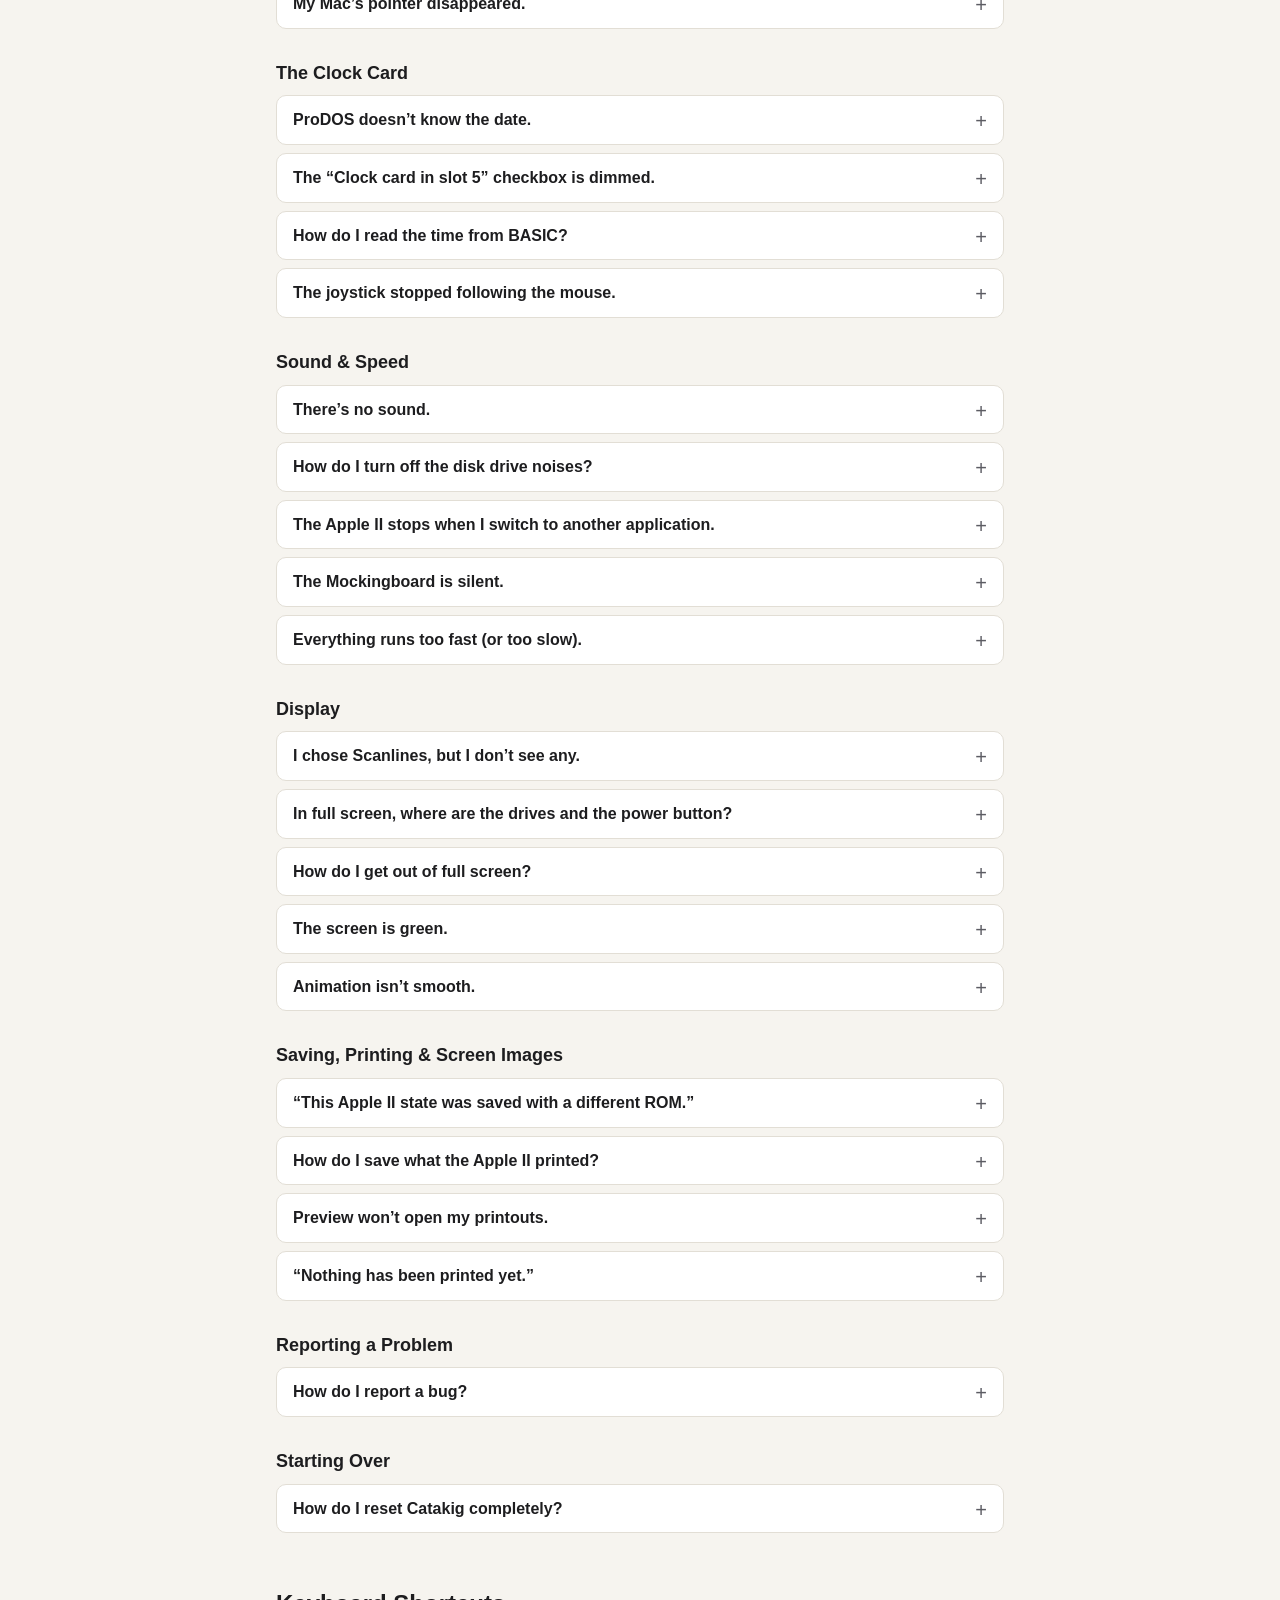
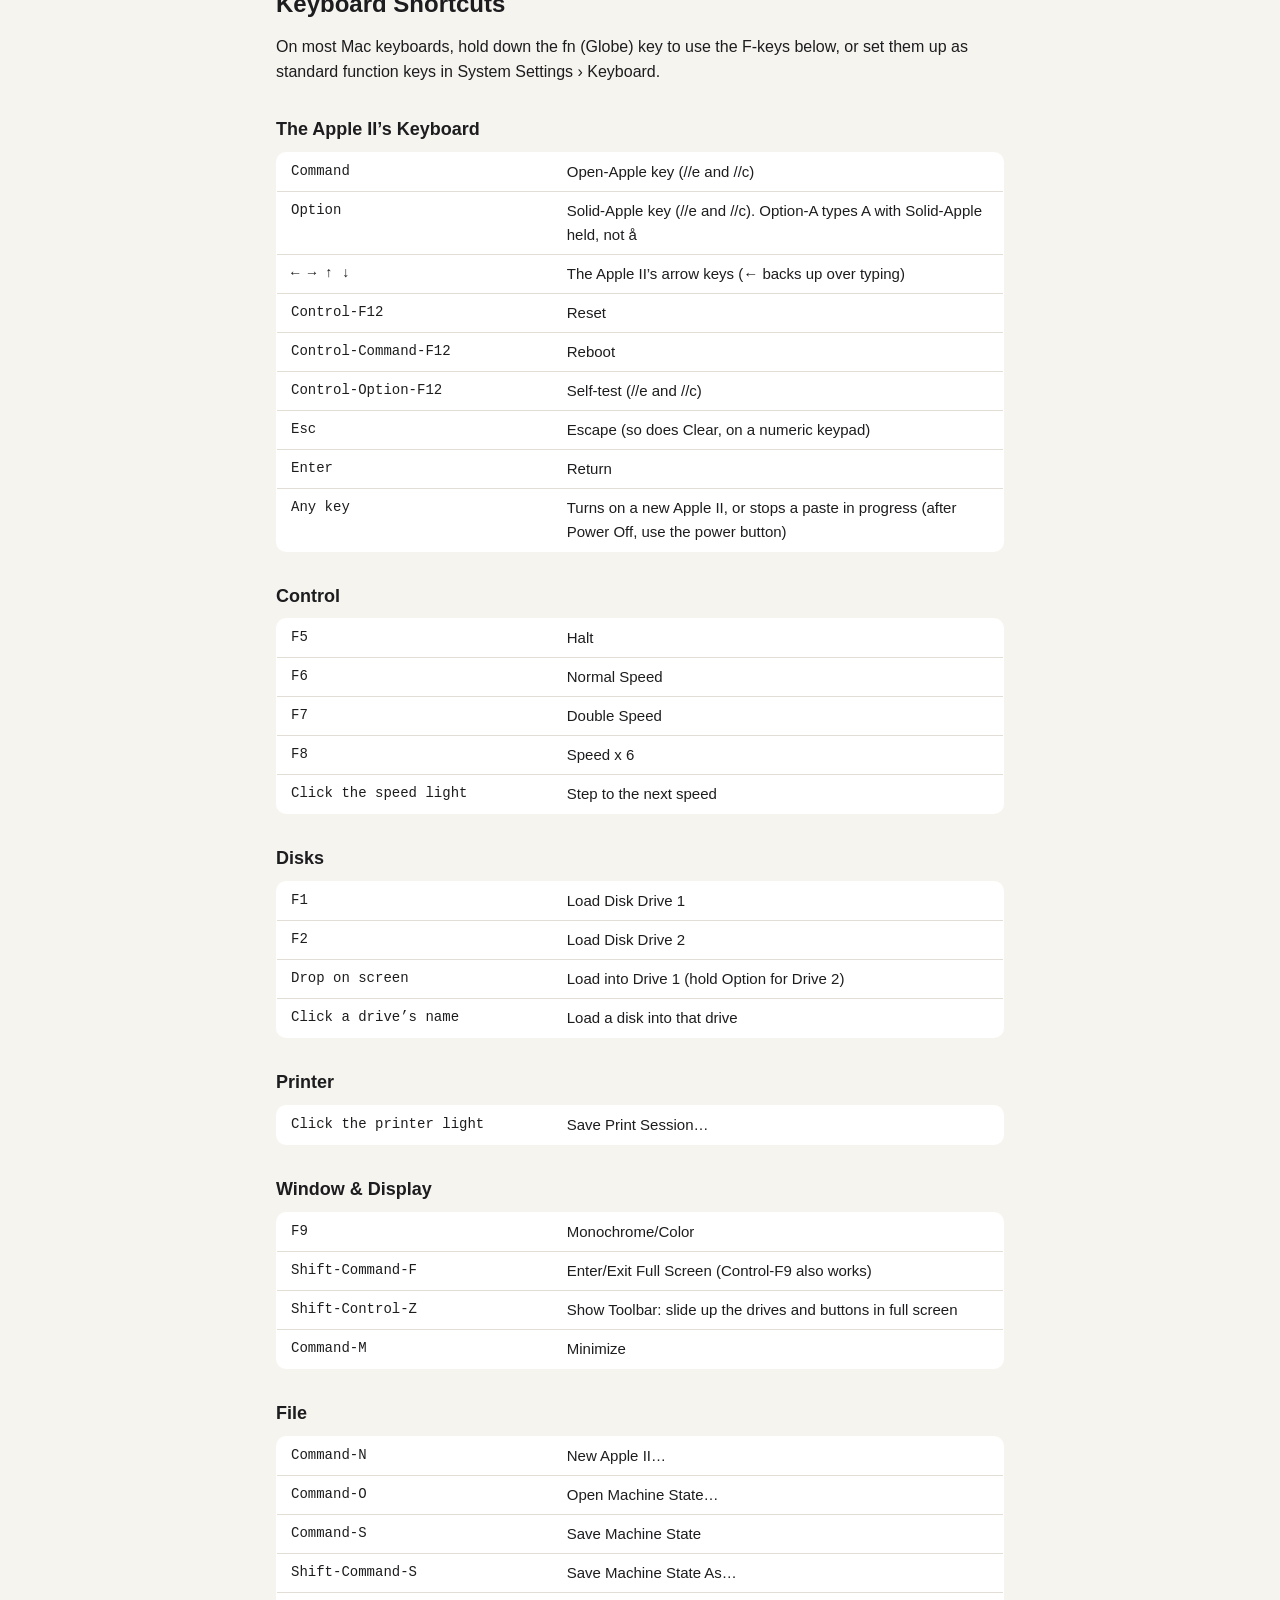
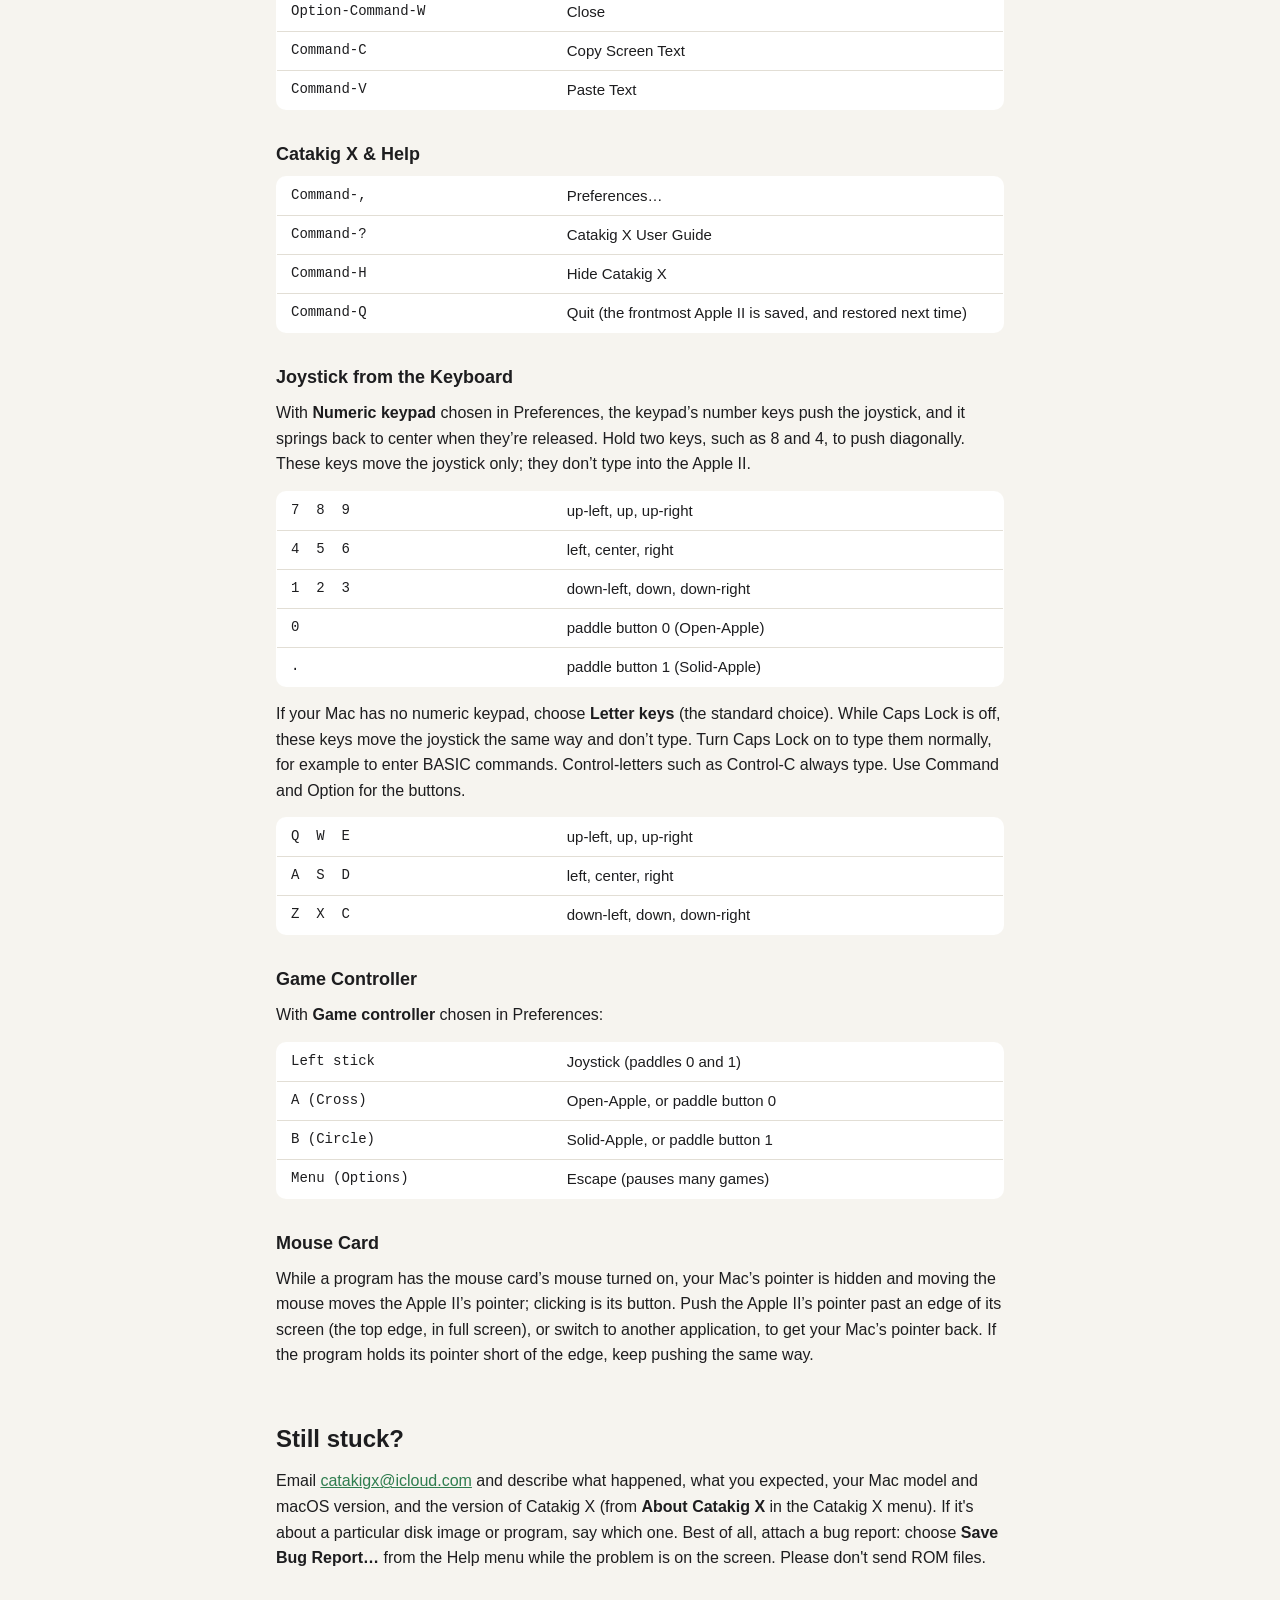
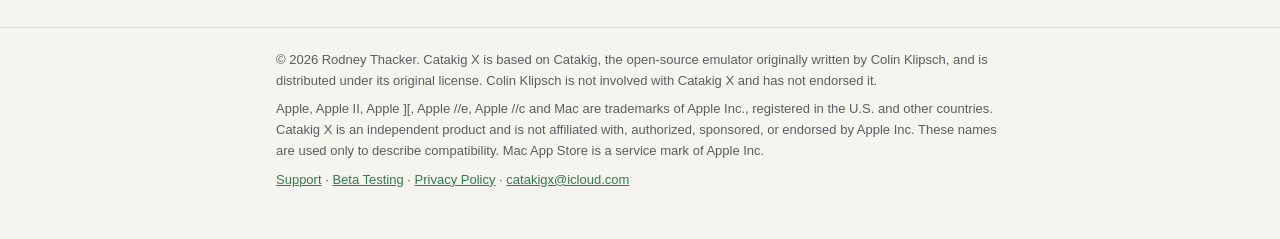
==== commit ae9412b0: "Support site: remove the public beta note from the home page Catakig X is released on the Mac App St" ====
--- a/docs/index.html
+++ b/docs/index.html
@@ -43,10 +43,6 @@
 
 <p>Catakig X emulates the Apple II family of personal computers (the original <span class="nw">Apple ][</span>, the <span class="nw">][+</span>, the <span class="nw">//e</span> and the <span class="nw">//c</span>) on Macs running macOS 14 or later, natively on Apple silicon and Intel. It is a modern revival of Catakig, rebuilt for today's Macs with Metal video and display filters, stereo sound with Mockingboard C music and speech, a mouse card (Catakig's own, or Apple's AppleMouse II card with its own ROMs) and a ThunderClock-compatible clock card, game controller support, printing to PDF, saved machine states, the sounds of a real Disk II, and disks (including WOZ, ZIP and GZ files) written back in their original format. And thanks to Catakig firmware, its own original replacement for Apple's ROM, the <span class="nw">][+</span> and <span class="nw">//e</span> run right out of the box, with a built-in demonstration disk to try them on.</p>
 
-<div class="note">
-  <p style="margin:0"><strong>Catakig X is in public beta.</strong> Try it before release through Apple's TestFlight: see <a href="beta.html">Beta Testing</a> for how to join and send feedback.</p>
-</div>
-
 <div class="cards">
   <div class="card">
     <h3>Quick Start</h3>
